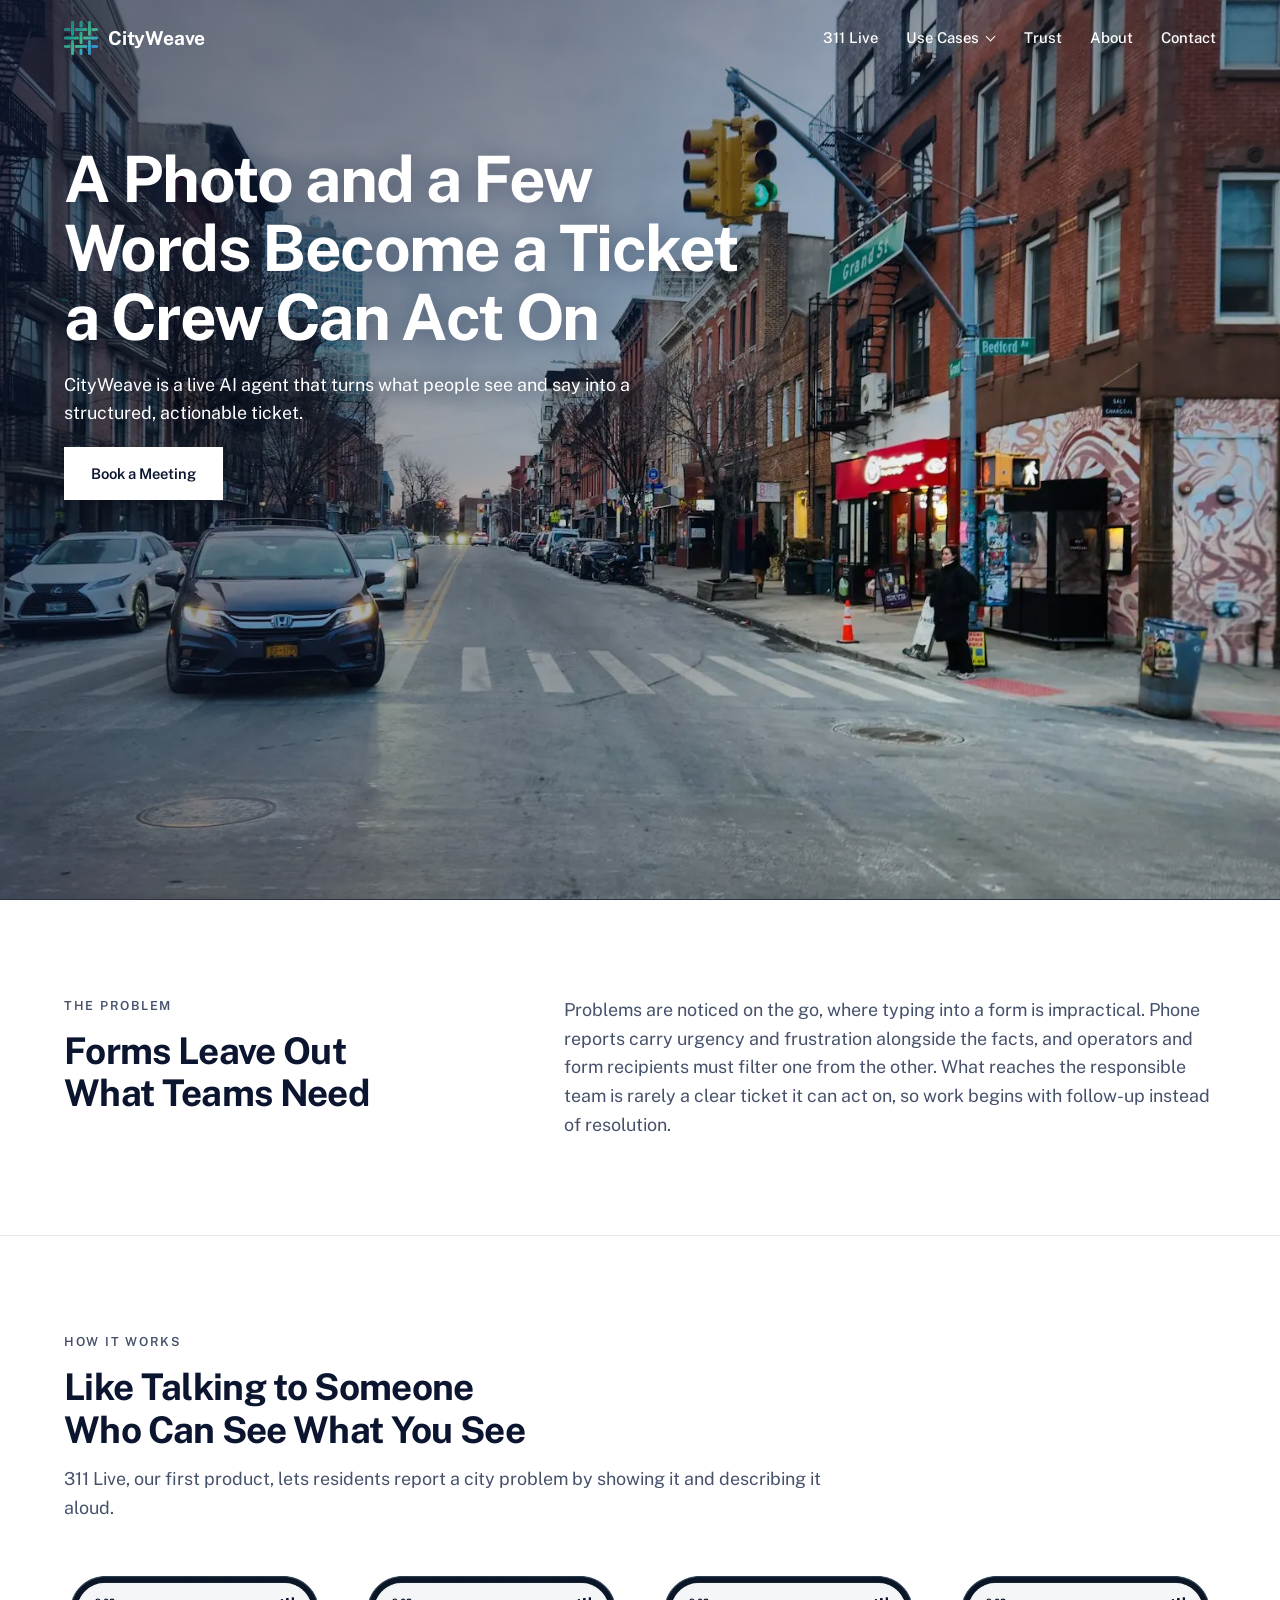
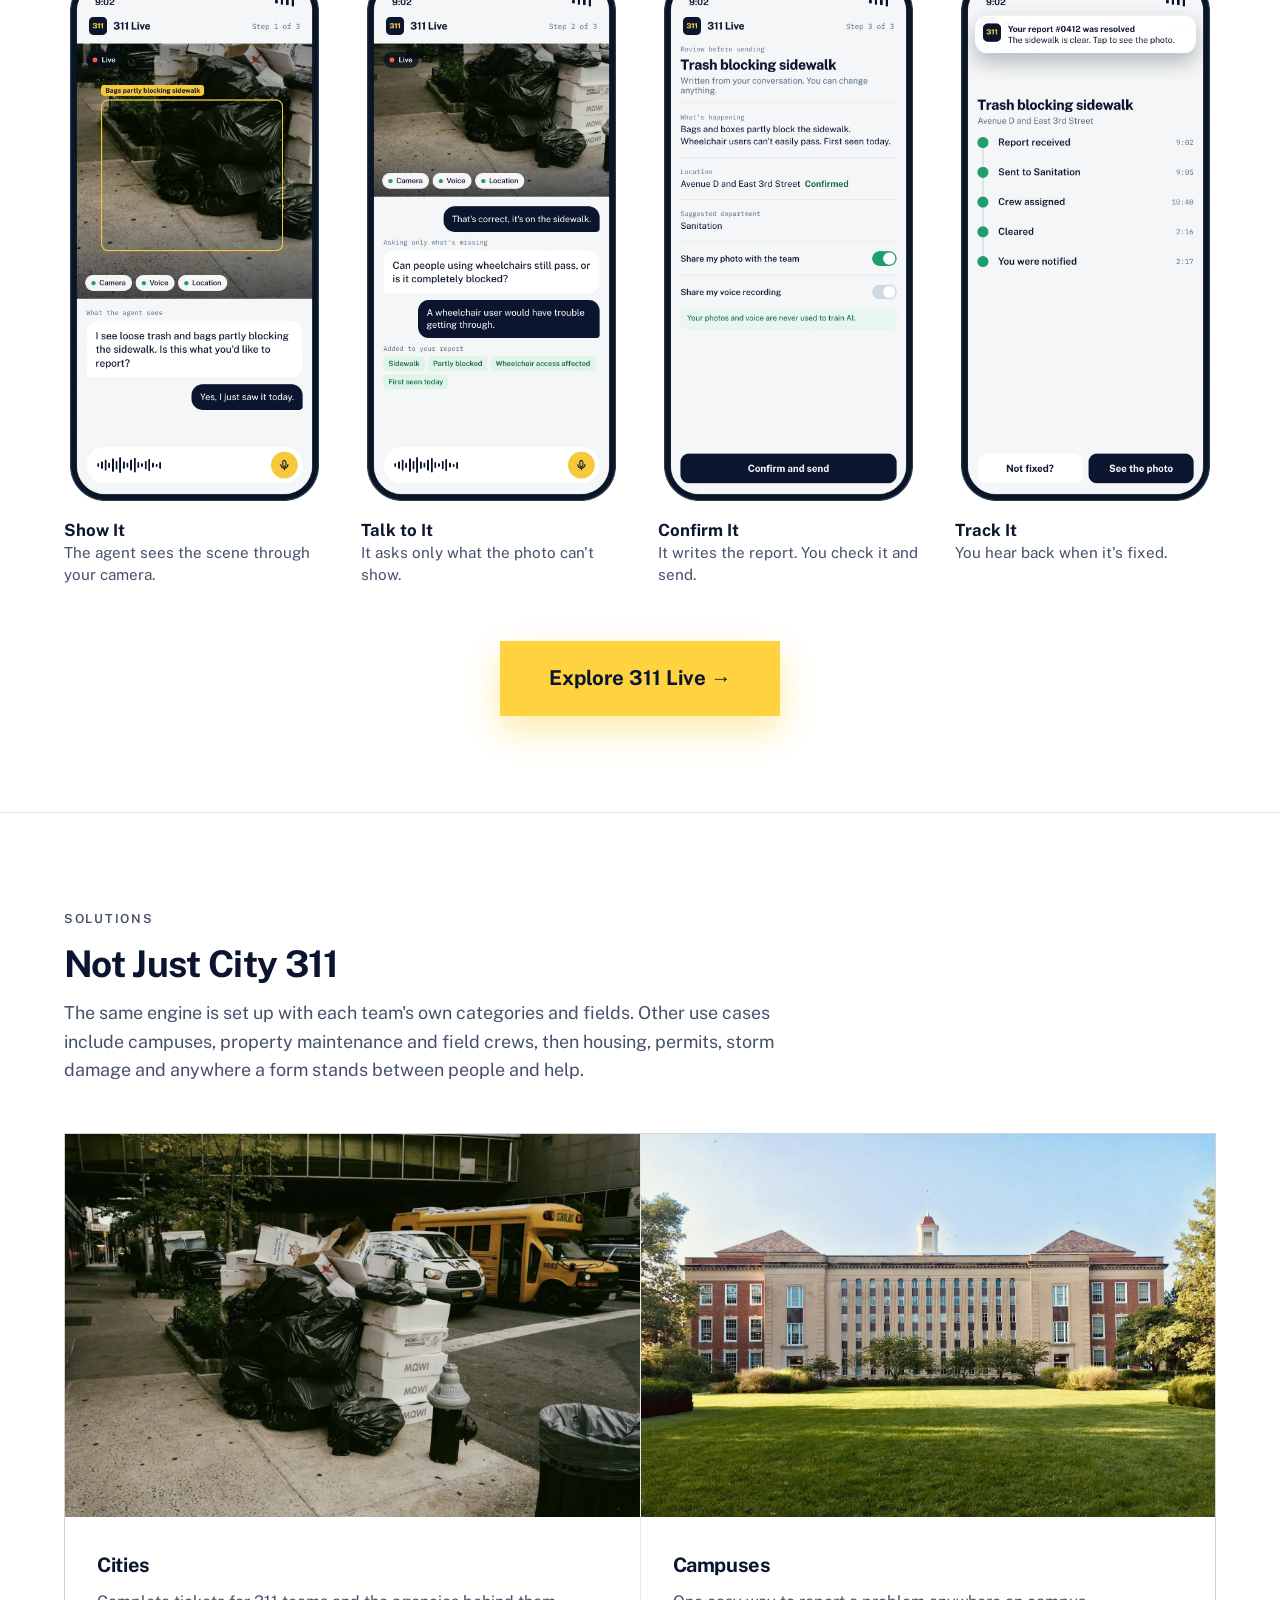
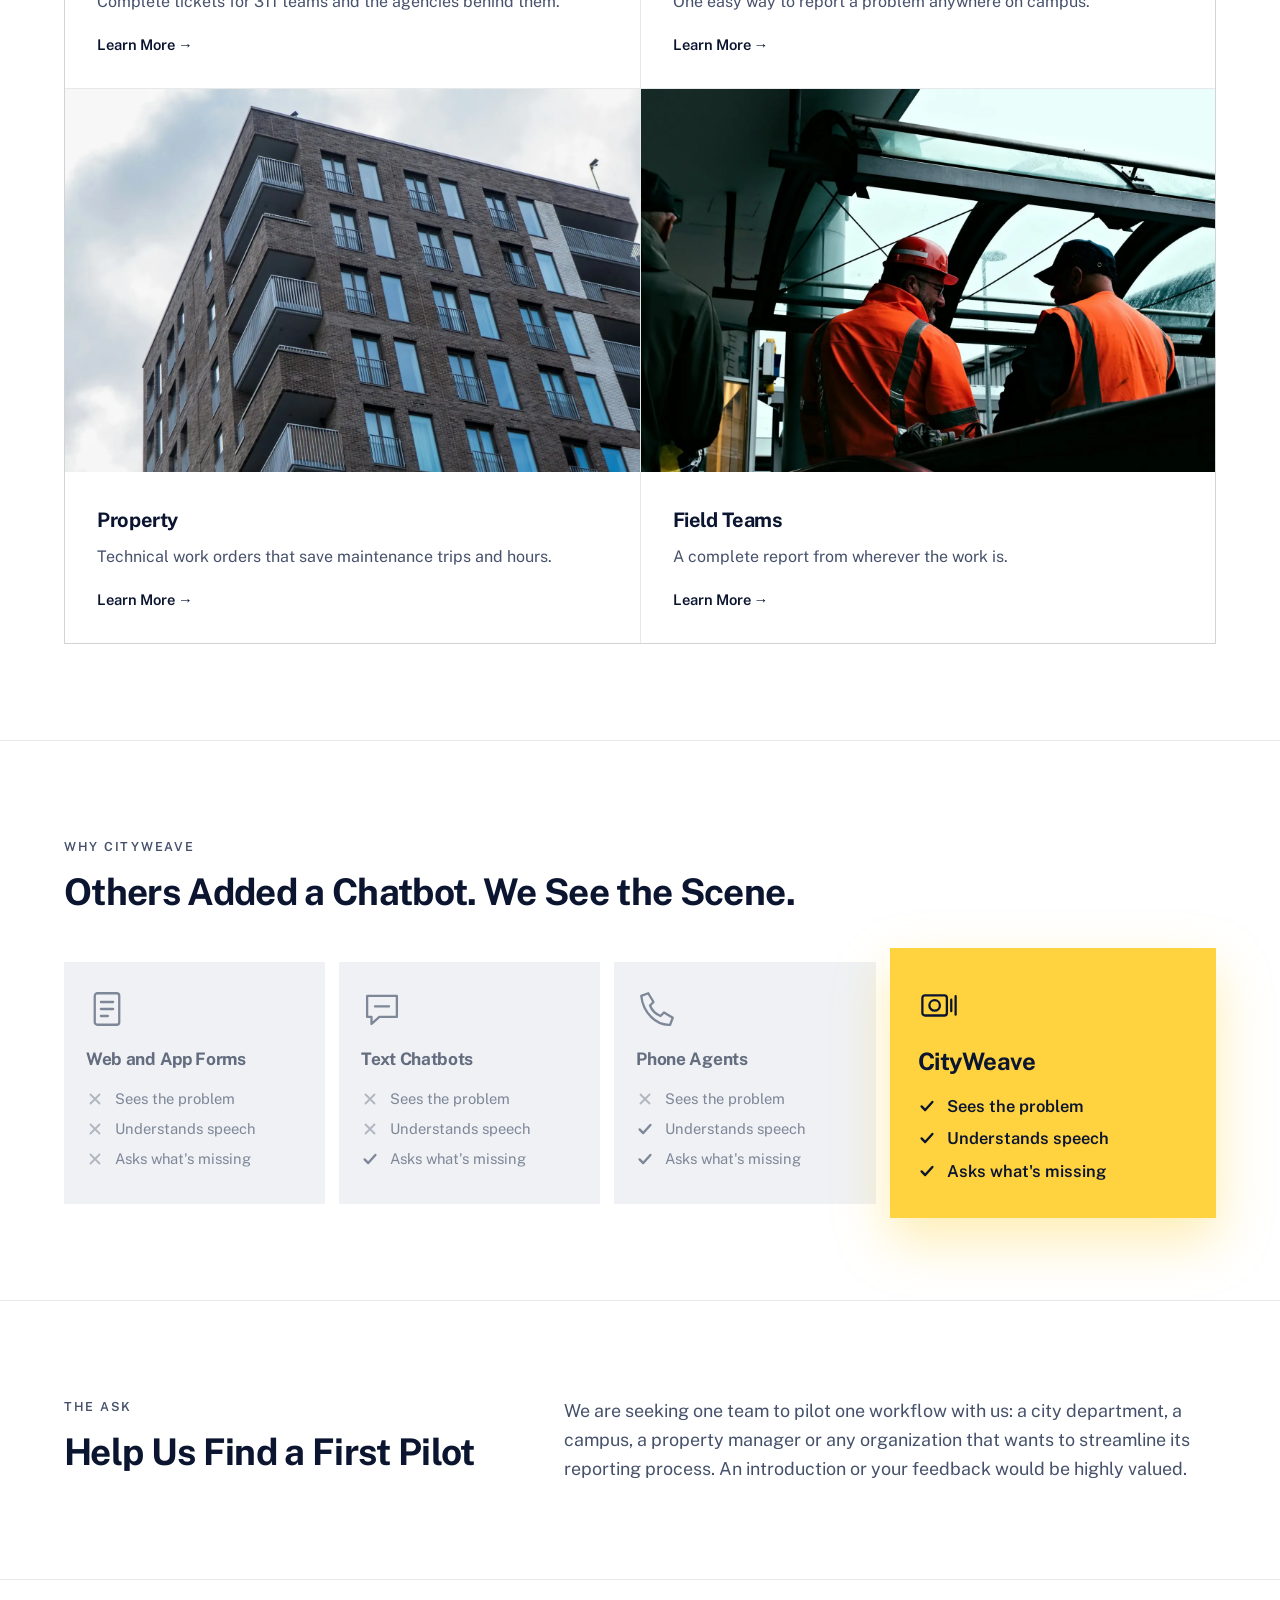
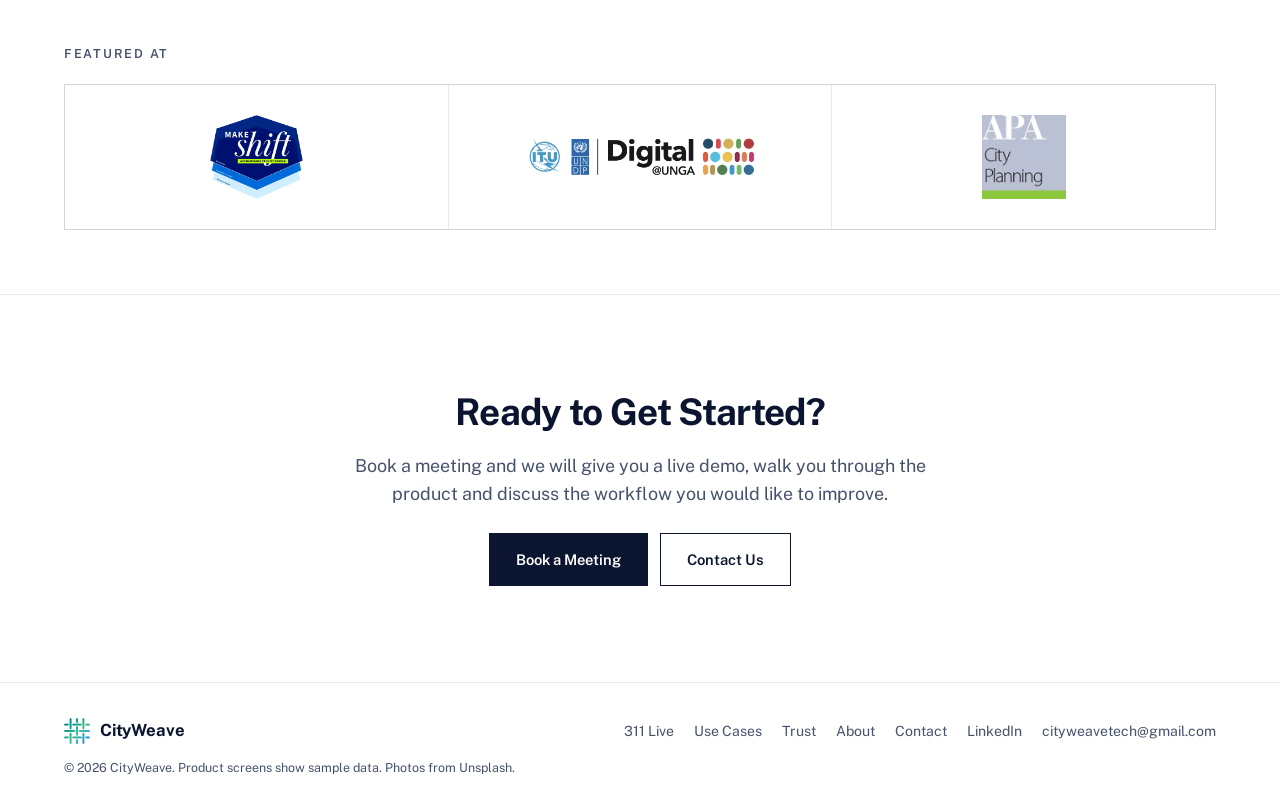
==== index.html @ bf31ac62 "Make home phone screens swipeable on mobile, update The Ask, scale heading and footer Co-Authored-By" ====
<!doctype html>
<html lang="en"><head><meta charset="utf-8"><meta name="viewport" content="width=device-width,initial-scale=1,viewport-fit=cover"><meta name="claude:viewport-fit-sides" content="cover">
<title>CityWeave</title><meta name="description" content="CityWeave is a live AI agent that turns what people see and say into complete service tickets."><meta property="og:title" content="CityWeave"><meta property="og:description" content="CityWeave is a live AI agent that turns what people see and say into complete service tickets."><meta property="og:type" content="website">
<link rel="icon" href="assets/favicon.png" type="image/png"><link rel="stylesheet" href="assets/style.css"></head>
<body><header><div class="w bar"><a class="brand" href="index.html"><img src="assets/logo-cityweave.png" width="200" height="200" alt="">CityWeave</a><nav aria-label="Main"><a href="311-live.html">311 Live</a><div class="dd"><a href="use-cases.html" aria-haspopup="true">Use Cases<i class="car"></i></a><div class="ddm"><a href="311-live.html">City</a><a href="field-teams.html">Field Team</a><a href="campuses.html">Campus</a><a href="property.html">Property</a></div></div><a href="trust.html">Trust</a><a href="about.html">About</a><a href="contact.html">Contact</a></nav>
<details class="ham"><summary aria-label="Menu"><i></i><i></i><i></i></summary><div class="hm"><a href="311-live.html">311 Live</a><a href="use-cases.html">Use Cases</a><a class="sub" href="311-live.html">City</a><a class="sub" href="field-teams.html">Field Team</a><a class="sub" href="campuses.html">Campus</a><a class="sub" href="property.html">Property</a><a href="trust.html">Trust</a><a href="about.html">About</a><a href="contact.html">Contact</a></div></details></div></header><main><section class="hero home"><img src="assets/hero-street.webp" alt="A city street and intersection"><div class="w"><h1>A Photo and a Few Words Become a Ticket a Crew Can Act On</h1><p>CityWeave is a live AI agent that turns what people see and say into a structured, actionable ticket.</p><a class="btn wh" href="https://calendly.com/cityweavetech/30min">Book a Meeting</a></div></section><section class="s"><div class="w two"><div class="a"><span class="lab">The Problem</span><h2>Forms Leave Out What Teams Need</h2></div><div class="b"><p>Problems are noticed on the go, where typing into a form is impractical. Phone reports carry urgency and frustration alongside the facts, and operators and form recipients must filter one from the other. What reaches the responsible team is rarely a clear ticket it can act on, so work begins with follow-up instead of resolution.</p></div></div></section><section class="s"><div class="w"><div class="top"><span class="lab">How It Works</span><h2>Like Talking to Someone Who Can See What You See</h2><p style="color:var(--mute);font-size:1.12rem">311 Live, our first product, lets residents report a city problem by showing it and describing it aloud.</p></div><div class="phones p4">
<figure><img src="assets/phone-see.webp" alt="The agent sees trash bags through the camera"><figcaption><b>Show It</b>The agent sees the scene through your camera.</figcaption></figure>
<figure><img src="assets/phone-ask.webp" loading="lazy" alt="The agent asks about wheelchair access"><figcaption><b>Talk to It</b>It asks only what the photo can't show.</figcaption></figure>
<figure><img src="assets/phone-report.webp" loading="lazy" alt="A report ready to review"><figcaption><b>Confirm It</b>It writes the report. You check it and send.</figcaption></figure>
<figure><img src="assets/phone-track.webp" loading="lazy" alt="A resolved report and notification"><figcaption><b>Track It</b>You hear back when it's fixed.</figcaption></figure></div><p class="swipe2">Swipe to see each step</p><div class="bigc"><a class="btn big" href="311-live.html">Explore 311 Live →</a></div></div></section><section class="s"><div class="w"><div class="top"><span class="lab">Solutions</span><h2>Not Just City 311</h2><p style="color:var(--mute);font-size:1.12rem">The same engine is set up with each team's own categories and fields. Other use cases include campuses, property maintenance and field crews, then housing, permits, storm damage and anywhere a form stands between people and help.</p></div><div class="g g2"><a class="card" href="311-live.html"><img src="assets/trash.webp" loading="lazy" alt="Trash bags and boxes piled on a sidewalk"><div><h3>Cities</h3><p>Complete tickets for 311 teams and the agencies behind them.</p><span>Learn More →</span></div></a><a class="card" href="campuses.html"><img src="assets/campus.webp" loading="lazy" alt="A university building and lawn"><div><h3>Campuses</h3><p>One easy way to report a problem anywhere on campus.</p><span>Learn More →</span></div></a><a class="card" href="property.html"><img src="assets/property.webp" loading="lazy" alt="A modern apartment building"><div><h3>Property</h3><p>Technical work orders that save maintenance trips and hours.</p><span>Learn More →</span></div></a><a class="card" href="field-teams.html"><img src="assets/crew.webp" loading="lazy" alt="Two field workers in safety vests"><div><h3>Field Teams</h3><p>A complete report from wherever the work is.</p><span>Learn More →</span></div></a></div></div></section><section class="s"><div class="w"><div class="top"><span class="lab">Why CityWeave</span><h2>Others Added a Chatbot. We See the Scene.</h2></div><div class="vs"><div class="vc"><svg class="ic" viewBox="0 0 48 48" fill="none" stroke="currentColor" stroke-width="2.6" stroke-linecap="round" stroke-linejoin="round"><rect x="10" y="6" width="28" height="36" rx="3"/><path d="M17 16h14M17 24h14M17 32h8"/></svg><h3>Web and App Forms</h3><ul><li><svg viewBox="0 0 20 20" fill="none" stroke="currentColor" stroke-width="2" stroke-linecap="round" opacity=".55"><path d="M5 5l10 10M15 5L5 15"/></svg><span>Sees the problem</span></li><li><svg viewBox="0 0 20 20" fill="none" stroke="currentColor" stroke-width="2" stroke-linecap="round" opacity=".55"><path d="M5 5l10 10M15 5L5 15"/></svg><span>Understands speech</span></li><li><svg viewBox="0 0 20 20" fill="none" stroke="currentColor" stroke-width="2" stroke-linecap="round" opacity=".55"><path d="M5 5l10 10M15 5L5 15"/></svg><span>Asks what's missing</span></li></ul></div><div class="vc"><svg class="ic" viewBox="0 0 48 48" fill="none" stroke="currentColor" stroke-width="2.6" stroke-linecap="round" stroke-linejoin="round"><path d="M7 9h34v24H21l-9 8v-8H7z"/><path d="M16 21h16"/></svg><h3>Text Chatbots</h3><ul><li><svg viewBox="0 0 20 20" fill="none" stroke="currentColor" stroke-width="2" stroke-linecap="round" opacity=".55"><path d="M5 5l10 10M15 5L5 15"/></svg><span>Sees the problem</span></li><li><svg viewBox="0 0 20 20" fill="none" stroke="currentColor" stroke-width="2" stroke-linecap="round" opacity=".55"><path d="M5 5l10 10M15 5L5 15"/></svg><span>Understands speech</span></li><li><svg viewBox="0 0 20 20" fill="none" stroke="currentColor" stroke-width="2.6" stroke-linecap="round" stroke-linejoin="round"><path d="M4 10.5l4 4 8-9"/></svg><span>Asks what's missing</span></li></ul></div><div class="vc"><svg class="ic" viewBox="0 0 48 48" fill="none" stroke="currentColor" stroke-width="2.6" stroke-linecap="round" stroke-linejoin="round"><path d="M14 6l6 10-4 4c2 5 7 10 12 12l4-4 10 6-3 8c-16 1-31-14-33-33z"/></svg><h3>Phone Agents</h3><ul><li><svg viewBox="0 0 20 20" fill="none" stroke="currentColor" stroke-width="2" stroke-linecap="round" opacity=".55"><path d="M5 5l10 10M15 5L5 15"/></svg><span>Sees the problem</span></li><li><svg viewBox="0 0 20 20" fill="none" stroke="currentColor" stroke-width="2.6" stroke-linecap="round" stroke-linejoin="round"><path d="M4 10.5l4 4 8-9"/></svg><span>Understands speech</span></li><li><svg viewBox="0 0 20 20" fill="none" stroke="currentColor" stroke-width="2.6" stroke-linecap="round" stroke-linejoin="round"><path d="M4 10.5l4 4 8-9"/></svg><span>Asks what's missing</span></li></ul></div><div class="vc me"><svg class="ic" viewBox="0 0 48 48" fill="none" stroke="currentColor" stroke-width="2.6" stroke-linecap="round" stroke-linejoin="round"><rect x="5" y="13" width="28" height="23" rx="3"/><circle cx="19" cy="24.5" r="6"/><path d="M38 18v13M43 14v21"/></svg><h3>CityWeave</h3><ul><li><svg viewBox="0 0 20 20" fill="none" stroke="currentColor" stroke-width="2.6" stroke-linecap="round" stroke-linejoin="round"><path d="M4 10.5l4 4 8-9"/></svg><span>Sees the problem</span></li><li><svg viewBox="0 0 20 20" fill="none" stroke="currentColor" stroke-width="2.6" stroke-linecap="round" stroke-linejoin="round"><path d="M4 10.5l4 4 8-9"/></svg><span>Understands speech</span></li><li><svg viewBox="0 0 20 20" fill="none" stroke="currentColor" stroke-width="2.6" stroke-linecap="round" stroke-linejoin="round"><path d="M4 10.5l4 4 8-9"/></svg><span>Asks what's missing</span></li></ul></div></div></div></section><section class="s"><div class="w two"><div class="a"><span class="lab">The Ask</span><h2>Help Us Find a First Pilot</h2></div><div class="b"><p>We are seeking one team to pilot one workflow with us: a city department, a campus, a property manager or any organization that wants to streamline its reporting process. An introduction or your feedback would be highly valued.</p></div></div></section><section class="s" style="padding-block:clamp(44px,5vw,64px)"><div class="w"><div class="top" style="margin-bottom:20px"><span class="lab">Featured At</span></div><div class="logos g"><div><img src="assets/logo-makeshift.webp" alt="MakeShift 2026, NYC Design Week"></div><div class="u"><img src="assets/logo-unga.webp" alt="Digital@UNGA 2026"></div><div><img src="assets/logo-apa.webp" alt="APA City Planning and Management Division"></div></div></div></section><section class="s ctr"><div class="w"><h2>Ready to Get Started?</h2><p>Book a meeting and we will give you a live demo, walk you through the product and discuss the workflow you would like to improve.</p><div class="btns"><a class="btn" href="https://calendly.com/cityweavetech/30min">Book a Meeting</a><a class="btn ln" href="mailto:cityweavetech@gmail.com">Contact Us</a></div></div></section></main><footer><div class="w"><a class="brand" href="index.html"><img src="assets/logo-cityweave.png" width="200" height="200" alt="">CityWeave</a><div class="fl"><a href="311-live.html">311 Live</a><a href="use-cases.html">Use Cases</a><a href="trust.html">Trust</a><a href="about.html">About</a><a href="contact.html">Contact</a><a href="https://www.linkedin.com/company/cityweave/">LinkedIn</a><a href="mailto:cityweavetech@gmail.com">cityweavetech@gmail.com</a></div>
<div class="fine">© 2026 CityWeave. Product screens show sample data. Photos from Unsplash.</div></div></footer><script>if('scrollRestoration' in history){history.scrollRestoration='manual'}if(!location.hash){window.scrollTo(0,0)}addEventListener('pageshow',function(){if(!location.hash){window.scrollTo(0,0)}});(function(){var h=document.querySelector('header');function f(){h.classList.toggle('on',window.scrollY>40)}f();addEventListener('scroll',f,{passive:true})})();(function(){var d=document.querySelector('.dd'),m=document.querySelector('.ham');if(d&&window.matchMedia('(hover:none)').matches){d.firstElementChild.addEventListener('click',function(e){if(!d.classList.contains('open')){e.preventDefault();d.classList.add('open')}})}document.addEventListener('click',function(e){if(d&&!d.contains(e.target))d.classList.remove('open');if(m&&m.open&&!m.contains(e.target))m.open=false})})();</script></body></html>
---- assets/style.css ----
/* Layout: Mori's structure. Full-bleed photo hero, 12-column text sections, hairline image grids, one tinted band, centered call to action. */
@font-face{font-family:"Public Sans";src:url(public-sans-latin-wght-normal.woff2) format("woff2");font-weight:100 900;font-display:swap}
:root{--ink:#0B1530;--mute:#46516B;--ice:#DFE7F2;--ice2:#F1F5FA;--line:#0B153019;--yellow:#FFD23F;--white:#fff;--sans:"Public Sans",Helvetica,Arial,sans-serif;--gl:max(24px,env(safe-area-inset-left,0px));--gr:max(24px,env(safe-area-inset-right,0px))}
*{box-sizing:border-box}
html{color-scheme:light}
body{margin:0;background:var(--white);color:var(--ink);font:400 17px/1.6 var(--sans);-webkit-font-smoothing:antialiased}
img{display:block;max-width:100%;height:auto}
a{color:inherit}
h1,h2,h3,p{margin:0}
h1,h2,h3{font-weight:700;letter-spacing:-.018em;text-wrap:balance}
:focus-visible{outline:3px solid var(--yellow);outline-offset:3px}
.w{max-width:1200px;margin-inline:auto;padding-left:var(--gl);padding-right:var(--gr)}
.lab{font-size:.78rem;font-weight:600;letter-spacing:.14em;text-transform:uppercase;color:var(--mute)}
.s{border-bottom:1px solid var(--line);padding-block:clamp(64px,8vw,96px)}
.s h2{font-size:clamp(1.9rem,3vw,2.3rem);line-height:1.15}
.two{display:grid;grid-template-columns:repeat(12,1fr);gap:48px}
.two>.a{grid-column:span 5;display:flex;flex-direction:column;gap:14px}
.two>.b{grid-column:span 7;display:flex;flex-direction:column;gap:18px;font-size:1.12rem;color:var(--mute)}
.top{display:flex;flex-direction:column;gap:14px;margin-bottom:clamp(36px,4vw,48px);max-width:760px}
.btn{display:inline-block;padding:14px 26px;font-size:.92rem;font-weight:600;text-decoration:none;text-align:center;border:1px solid var(--ink);background:var(--ink);color:#fff}
.btn:hover{background:#26335a}
.btn.wh{background:#fff;color:var(--ink);border-color:#fff}.btn.wh:hover{background:var(--yellow);border-color:var(--yellow)}
.btn.ln{background:transparent;color:var(--ink)}.btn.ln:hover{background:var(--ice)}
/* header */
header{position:fixed;inset:0 0 auto;z-index:50;color:#fff;transition:background .25s,color .25s;padding-top:env(safe-area-inset-top,0px)}
header.on{background:#fff;color:var(--ink);box-shadow:0 1px 0 var(--line)}
.bar{height:76px;display:flex;align-items:center;justify-content:space-between;gap:20px}
.brand{display:flex;align-items:center;gap:10px;text-decoration:none;font-weight:700;font-size:1.2rem;letter-spacing:-.01em}
.brand img{width:34px;height:34px}
nav{display:flex;align-items:center;gap:28px;font-size:.93rem;font-weight:500}
nav a{text-decoration:none}nav a:hover{text-decoration:underline;text-underline-offset:5px}
.ham{display:none;position:relative}
.ham summary{list-style:none;cursor:pointer;width:32px;height:24px;display:flex;flex-direction:column;justify-content:space-between;padding:4px 0}
.ham summary::-webkit-details-marker{display:none}
.ham summary i{display:block;height:2px;background:currentColor}
.hm{position:absolute;right:0;top:36px;width:230px;background:#fff;color:var(--ink);padding:10px 18px;box-shadow:0 16px 40px #0b153033;display:flex;flex-direction:column}
.hm a{padding:10px 0;text-decoration:none;font-weight:500;border-bottom:1px solid var(--line)}.hm a:last-child{border:0}
/* hero */
.hero{position:relative;color:#fff;border-bottom:1px solid var(--line);background:#2b3648}
.hero>img{position:absolute;inset:0;width:100%;height:100%;object-fit:cover}
.hero:after{content:"";position:absolute;inset:0;background:linear-gradient(90deg,#0b153080 0,#0b153040 45%,#0b153000 72%),linear-gradient(180deg,#0b153059 0,#0b153000 60%)}
.hero .w{position:relative;z-index:2;padding-top:clamp(130px,16vh,170px);padding-bottom:48px;display:flex;flex-direction:column;gap:20px;align-items:flex-start}
.hero h1{font-size:clamp(2.5rem,5vw,4rem);line-height:1.08;max-width:15em;letter-spacing:-.025em;text-shadow:0 1px 24px #0b153059}
.hero p{font-size:clamp(1.05rem,1.4vw,1.2rem);max-width:33em;line-height:1.55;text-shadow:0 1px 16px #0b153080}
.hero.home{min-height:max(640px,min(100vh,900px))}
.hero.in{min-height:max(460px,min(68vh,620px))}
/* hairline grids */
.g{display:grid;gap:1px;background:var(--line);border:1px solid var(--line)}
.g>*{background:#fff;min-width:0}
.g2{grid-template-columns:repeat(2,1fr)}.g3{grid-template-columns:repeat(3,1fr)}.g4{grid-template-columns:repeat(4,1fr)}.g5{grid-template-columns:repeat(5,1fr)}
.card{display:flex;flex-direction:column;text-decoration:none}
.card img{width:100%;aspect-ratio:3/2;object-fit:cover}
.card div{padding:clamp(22px,2.6vw,32px);display:flex;flex-direction:column;gap:8px}
.card h3{font-size:1.25rem}.card p{color:var(--mute);font-size:1rem}
.card span{margin-top:10px;font-size:.92rem;font-weight:600}
.card:hover span{text-decoration:underline;text-underline-offset:4px}
.c{padding:clamp(22px,2.4vw,30px);display:flex;flex-direction:column;gap:8px}
.c h3{font-size:1.08rem;line-height:1.25}.c p{color:var(--mute);font-size:.97rem;line-height:1.5}
.c img{width:44px;height:44px;margin-bottom:6px}
.wide{width:100%}
.shot{border:1px solid var(--line);width:100%}
.cap{margin-top:12px;font-size:.84rem;color:var(--mute)}
.band{background:var(--ice)}
.band .two>.b{color:var(--ink)}
.phones{display:grid;gap:clamp(16px,3vw,36px);align-items:start}
.phones.p3{grid-template-columns:repeat(3,1fr);max-width:960px;margin-inline:auto}
.phones.p4{grid-template-columns:repeat(4,1fr)}
figure{margin:0;display:flex;flex-direction:column;gap:12px;min-width:0}
figcaption{font-size:.95rem;color:var(--mute);line-height:1.4}figcaption b{display:block;color:var(--ink);font-size:1.05rem}
.logos{display:grid;grid-template-columns:repeat(3,1fr)}
.logos>div{padding:30px 24px;display:flex;align-items:center;justify-content:center;gap:16px}
.logos img{max-height:84px;width:auto}
.logos .u img{max-height:62px}
.ctr{text-align:center}.ctr .w{display:flex;flex-direction:column;align-items:center;gap:18px}
.ctr p{color:var(--mute);font-size:1.12rem;max-width:32em}
.btns{display:flex;flex-wrap:wrap;gap:12px;justify-content:center;margin-top:6px}
dl{margin:0}.tk dl div{display:grid;grid-template-columns:100px 1fr;gap:10px;padding:10px 0;border-top:1px solid var(--line);font-size:.97rem}
.tk dt{color:var(--mute)}.tk dd{margin:0;font-weight:500}
.tk h3{font-size:1.3rem;margin:4px 0 12px}
.tk .c.o{background:var(--ice2)}.tk .c.o dd{font-weight:400;color:var(--mute)}
.conv{display:grid;grid-template-columns:minmax(0,340px) minmax(0,1fr);gap:clamp(32px,6vw,80px);align-items:center}
.talk{display:flex;flex-direction:column;gap:12px;font-size:1.1rem;line-height:1.4}
.talk p{max-width:82%;padding:13px 17px;border-radius:16px}
.talk .ag{background:var(--ice);border-bottom-left-radius:3px;align-self:flex-start}
.talk .me{background:var(--ink);color:#fff;border-bottom-right-radius:3px;align-self:flex-end}
.talk small{display:block;font-size:.76rem;font-weight:600;opacity:.7;margin-bottom:2px}
.mail{font-weight:600;overflow-wrap:anywhere}
footer{padding-block:34px;font-size:.88rem;color:var(--mute);padding-bottom:max(34px,env(safe-area-inset-bottom,0px))}
footer .w{display:flex;flex-wrap:wrap;gap:14px 28px;align-items:center;justify-content:space-between}
footer .brand{color:var(--ink);font-size:1.05rem}footer .brand img{width:26px;height:26px}
.fl{display:flex;flex-wrap:wrap;gap:8px 20px}.fl a{text-decoration:none}.fl a:hover{text-decoration:underline}
.fine{flex-basis:100%;font-size:.78rem}
@media (max-width:900px){
 nav{display:none}.ham{display:block}
 .conv{grid-template-columns:1fr}.conv>img{max-width:min(300px,100%);margin-inline:auto}
 .two{grid-template-columns:1fr;gap:18px}.two>.a,.two>.b{grid-column:auto}
 .g3,.g4,.g5{grid-template-columns:repeat(2,1fr)}
 .phones.p4{grid-template-columns:repeat(2,1fr)}
}
@media (max-width:620px){
 body{font-size:16px}
 .g2,.g3,.g4,.g5{grid-template-columns:1fr}
 .phones.p3{grid-template-columns:1fr;max-width:300px;margin-inline:auto}
 .phones.p4{display:flex;gap:16px;overflow-x:auto;scroll-snap-type:x mandatory;-webkit-overflow-scrolling:touch;scrollbar-width:none;margin-inline:calc(-1*var(--gl)) calc(-1*var(--gr));padding-inline:var(--gl) var(--gr);scroll-padding-inline:var(--gl)}
 .phones.p4::-webkit-scrollbar{display:none}
 .phones.p4>figure{flex:0 0 min(76vw,300px);scroll-snap-align:start}
 .phones.p4:after{content:"";flex:0 0 1px}
 .swipe2{display:block}
 .logos{grid-template-columns:1fr}
 .hero.home{min-height:max(600px,min(100vh,900px))}
 .hero:after{background:linear-gradient(180deg,#0b153099 0,#0b153073 50%,#0b153000 72%)}
 .btns,.btns .btn{width:100%}
}
@media (prefers-reduced-motion:reduce){header{transition:none}}

/* kraft tickets, after the pitch deck */
.tix{display:grid;grid-template-columns:1fr 1fr;gap:clamp(24px,4vw,48px);max-width:1040px;margin-inline:auto;padding-block:18px}
.tkt{position:relative;background:#E4E1D8;color:#4B4A42;border-radius:10px;padding:26px 30px 28px;transform:rotate(-1.6deg);box-shadow:0 18px 40px #0b153022;min-width:0}
.tkt.ok{background:#fff;color:var(--ink);transform:rotate(1.2deg);border-top:7px solid var(--ink);box-shadow:0 24px 70px 10px #ffd23f73,0 18px 40px #0b153022}
.tkt small{display:flex;justify-content:space-between;gap:12px;font-size:.78rem;letter-spacing:.03em;text-transform:uppercase}
.tkt h3{font-size:clamp(1.2rem,1.9vw,1.5rem);margin-top:4px;color:inherit}
.perf{position:relative;border-top:2px dashed #0b153033;margin:16px -30px 14px}
.perf:before,.perf:after{content:"";position:absolute;top:-14px;width:26px;height:26px;border-radius:50%;background:var(--ice)}
.perf:before{left:-13px}.perf:after{right:-13px}
.tkt dl div{display:grid;grid-template-columns:96px 1fr;gap:10px;padding:6px 0;font-size:.98rem}
.tkt dt{font-size:.82rem;letter-spacing:.03em;text-transform:uppercase;opacity:.75;padding-top:2px}
.tkt dd{margin:0}.tkt dd b{font-weight:700}
.tkt i.nil{display:inline-block;width:18px;height:1px;background:currentColor;vertical-align:middle}
.stamp{position:absolute;font-weight:800;letter-spacing:.04em;text-transform:uppercase;border-radius:6px}
.stamp.no{right:24px;top:47%;color:#CF4F3E;border:3px solid #CF4F3E;padding:7px 16px;font-size:1.15rem;transform:rotate(-9deg)}
.stamp.go{right:-10px;top:-24px;background:#fff;color:var(--ink);border:2.5px solid var(--ink);padding:5px 14px;font-size:.84rem;transform:rotate(5deg)}
.stat strong{font-size:clamp(2.2rem,3.4vw,2.9rem);font-weight:700;letter-spacing:-.025em;line-height:1.05}
.stat small{font-size:.8rem;color:var(--mute);line-height:1.4;margin-top:6px}
.ex{display:grid;grid-template-columns:1fr 1fr;gap:clamp(20px,3vw,32px);align-items:stretch}
.exc{padding:clamp(24px,3vw,36px);display:flex;flex-direction:column;gap:6px;background:#EFF1F4;color:#646D7F}
.exc.me{background:var(--yellow);color:var(--ink);box-shadow:0 22px 50px #ffd23f66}
.exc small{font-size:.78rem;font-weight:600;letter-spacing:.1em;text-transform:uppercase}
.exc h3{font-size:clamp(1.4rem,2.2vw,1.8rem);color:inherit;margin-bottom:10px}
.exc ol{list-style:none;margin:0;padding:0;display:flex;flex-direction:column}
.exc li{display:grid;grid-template-columns:30px 1fr;padding:12px 0;border-top:1px solid #0b15301f;font-size:1.04rem;line-height:1.35}
.exc.me li{font-weight:600}.exc li b{font-weight:700}
.qs{display:grid;grid-template-columns:1fr 1fr;background:var(--ice);border-bottom:1px solid var(--line)}
.qs>div{padding:clamp(48px,7vw,88px) clamp(24px,5vw,72px);display:flex;flex-direction:column;gap:16px;justify-content:center}
.qs>img{width:100%;height:100%;min-height:340px;object-fit:cover}
.qs h2{font-size:clamp(2.1rem,3.6vw,3rem);line-height:1.08;font-weight:700;letter-spacing:-.02em}
.qs em{font-style:normal;background:linear-gradient(transparent 62%,var(--yellow) 62%)}
.chips{display:flex;flex-wrap:wrap;gap:10px}.chips span{border:1px solid var(--ink);padding:7px 14px;font-size:.93rem;font-weight:600;background:#fff}
.tx{display:flex;flex-direction:column;gap:18px;font-size:1.12rem;color:var(--mute)}
.tx h2{color:var(--ink);font-size:clamp(1.9rem,3vw,2.3rem);line-height:1.15}
.conv.rev{grid-template-columns:minmax(0,1fr) minmax(0,340px)}
.fl2{margin:0;padding:0;list-style:none;display:flex;flex-direction:column;color:var(--ink);font-size:1.02rem}
.fl2 li{display:flex;justify-content:space-between;gap:16px;padding:12px 0;border-top:1px solid var(--line)}.fl2 li span{color:var(--mute)}
.qq small{font-size:.78rem;font-weight:700;letter-spacing:.1em;text-transform:uppercase;color:var(--mute)}
.qq p{color:var(--ink);font-size:1.12rem;line-height:1.35;font-weight:500}
.rt{display:grid;grid-template-columns:1fr auto;border-top:1px solid #0b153033;font-size:1.04rem}
.rt>*{padding:13px 0;border-bottom:1px solid #0b153033}.rt b{font-weight:700;text-align:right;padding-left:16px}
.flow{list-style:none;margin:0 0 28px;padding:0;display:grid;grid-template-columns:repeat(6,1fr);gap:8px}
.flow li{background:var(--ice);padding:14px 12px;font-weight:600;font-size:.95rem;text-align:center;position:relative}
.more{display:inline-block;margin-top:22px;font-weight:600;text-underline-offset:4px}
@media (max-width:900px){.ex,.qs{grid-template-columns:1fr}.conv.rev{grid-template-columns:1fr}.conv.rev>img{order:-1}.flow{grid-template-columns:repeat(3,1fr)}}
@media (max-width:620px){.flow{grid-template-columns:repeat(2,1fr)}}
.dd{position:relative;padding-block:14px}
.car{display:inline-block;width:7px;height:7px;margin:0 2px 3px 8px;border-right:1.6px solid currentColor;border-bottom:1.6px solid currentColor;transform:rotate(45deg)}
.ddm{display:none;position:absolute;left:-18px;top:100%;min-width:190px;background:#fff;color:var(--ink);box-shadow:0 16px 40px #0b153033;flex-direction:column;padding:8px 0}
.dd.open .ddm{display:flex}
@media (hover:hover){.dd:hover .ddm,.dd:focus-within .ddm{display:flex}}
.ddm a{padding:9px 18px;white-space:nowrap}.ddm a:hover{background:var(--ice);text-decoration:none}
.hm a.sub{padding-left:16px;font-weight:400;color:var(--mute)}
.hero .uph{position:absolute;left:auto;top:auto;right:max(4vw,calc((100vw - 1200px)/2 + 40px));bottom:-150px;width:300px;height:auto;z-index:2;filter:drop-shadow(0 24px 40px #0b153080)}
.hero.in{overflow:hidden}
.qs.in{margin-top:clamp(20px,3vw,32px);border:0}
.qs.in>div{padding:clamp(32px,4vw,56px)}
.qs.in>img{min-height:280px}
@media (max-width:1180px){.hero .uph{display:none}}
.shotw{overflow-x:auto;-webkit-overflow-scrolling:touch}
.swipe{display:none}.swipe2{display:none;margin-top:14px;font-size:.84rem;color:var(--mute)}
@media (max-width:760px){.swipe{display:inline}}
@media (min-width:621px) and (max-width:900px){.g3>:last-child:nth-child(odd),.g5>:last-child:nth-child(odd){grid-column:1/-1}}
@media (max-width:760px){.shotw .shot{width:820px;max-width:none}}
.bigc{display:flex;justify-content:center;margin-top:clamp(36px,5vw,56px)}
.btn.big{background:var(--yellow);border-color:var(--yellow);color:var(--ink);font-size:clamp(1.1rem,1.6vw,1.3rem);font-weight:700;padding:20px 48px;box-shadow:0 14px 34px #ffd23f73}
.btn.big:hover{background:#ffc400;border-color:#ffc400}
@media (max-width:620px){.btn.big{width:100%}}
/* comparison */
.vs{display:grid;grid-template-columns:repeat(3,1fr) 1.25fr;gap:14px;align-items:stretch}
.vc{background:#EFF1F4;color:#7E8798;padding:26px 22px;display:flex;flex-direction:column;gap:16px;min-width:0}
.vc svg.ic{width:42px;height:42px}
.vc h3{font-size:1.08rem;color:#646D7F}
.vc ul{list-style:none;margin:0;padding:0;display:flex;flex-direction:column;gap:11px;font-size:.92rem}
.vc li{display:grid;grid-template-columns:20px 1fr;gap:9px;line-height:1.3}
.vc li svg{width:18px;height:18px;margin-top:1px}
.vc.me{background:var(--yellow);color:var(--ink);padding:36px 28px;margin-block:-14px;box-shadow:0 22px 50px #ffd23f66}
.vc.me h3{color:var(--ink);font-size:1.5rem}
.vc.me ul{font-size:1.03rem;font-weight:600}
.pic{width:100%;height:clamp(240px,34vw,460px);object-fit:cover}
@media (max-width:900px){.vs{grid-template-columns:repeat(3,1fr)}.vc.me{grid-column:1/-1;grid-row:1;margin:0 0 4px}}
@media (max-width:760px){.tix{grid-template-columns:1fr;gap:48px}.tkt,.tkt.ok{transform:none}.stamp.go{right:10px}}
@media (max-width:620px){.vs{grid-template-columns:1fr}.stamp.no{top:43%;bottom:auto;right:16px;font-size:1rem}}
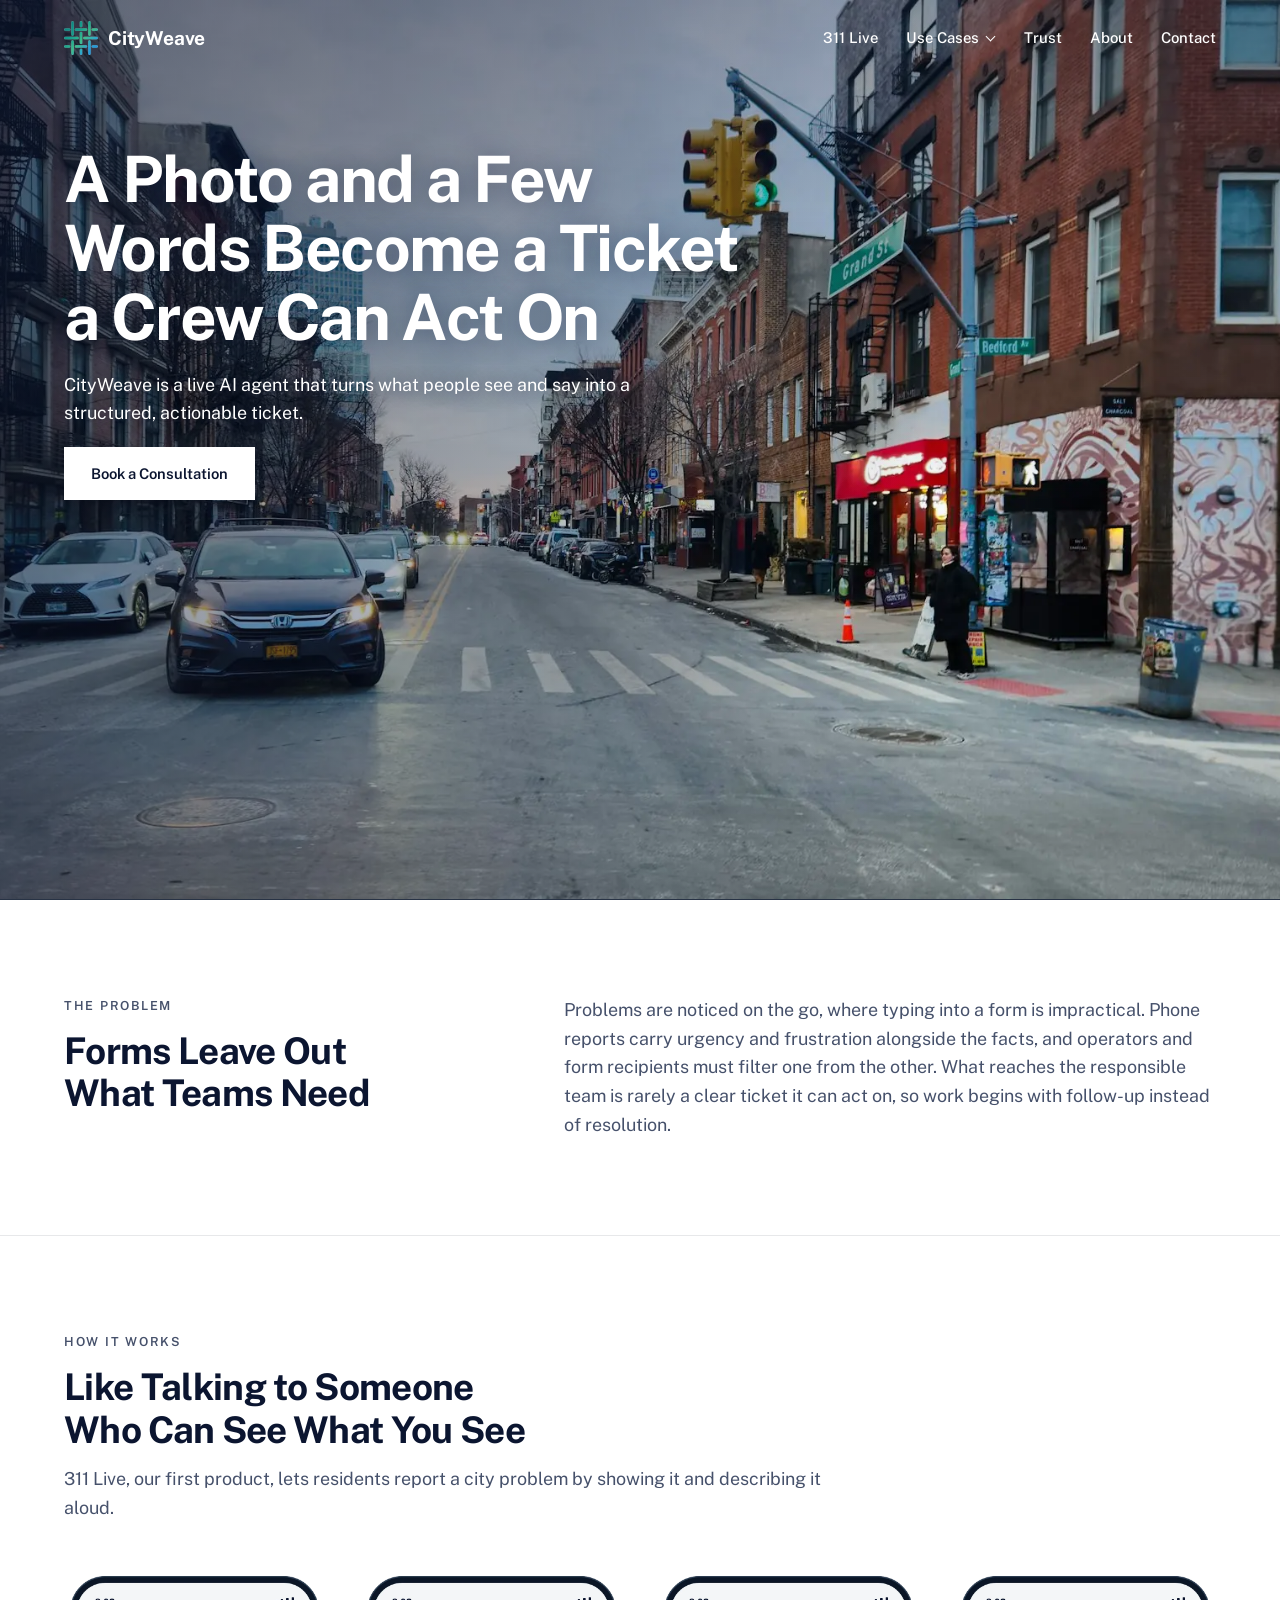
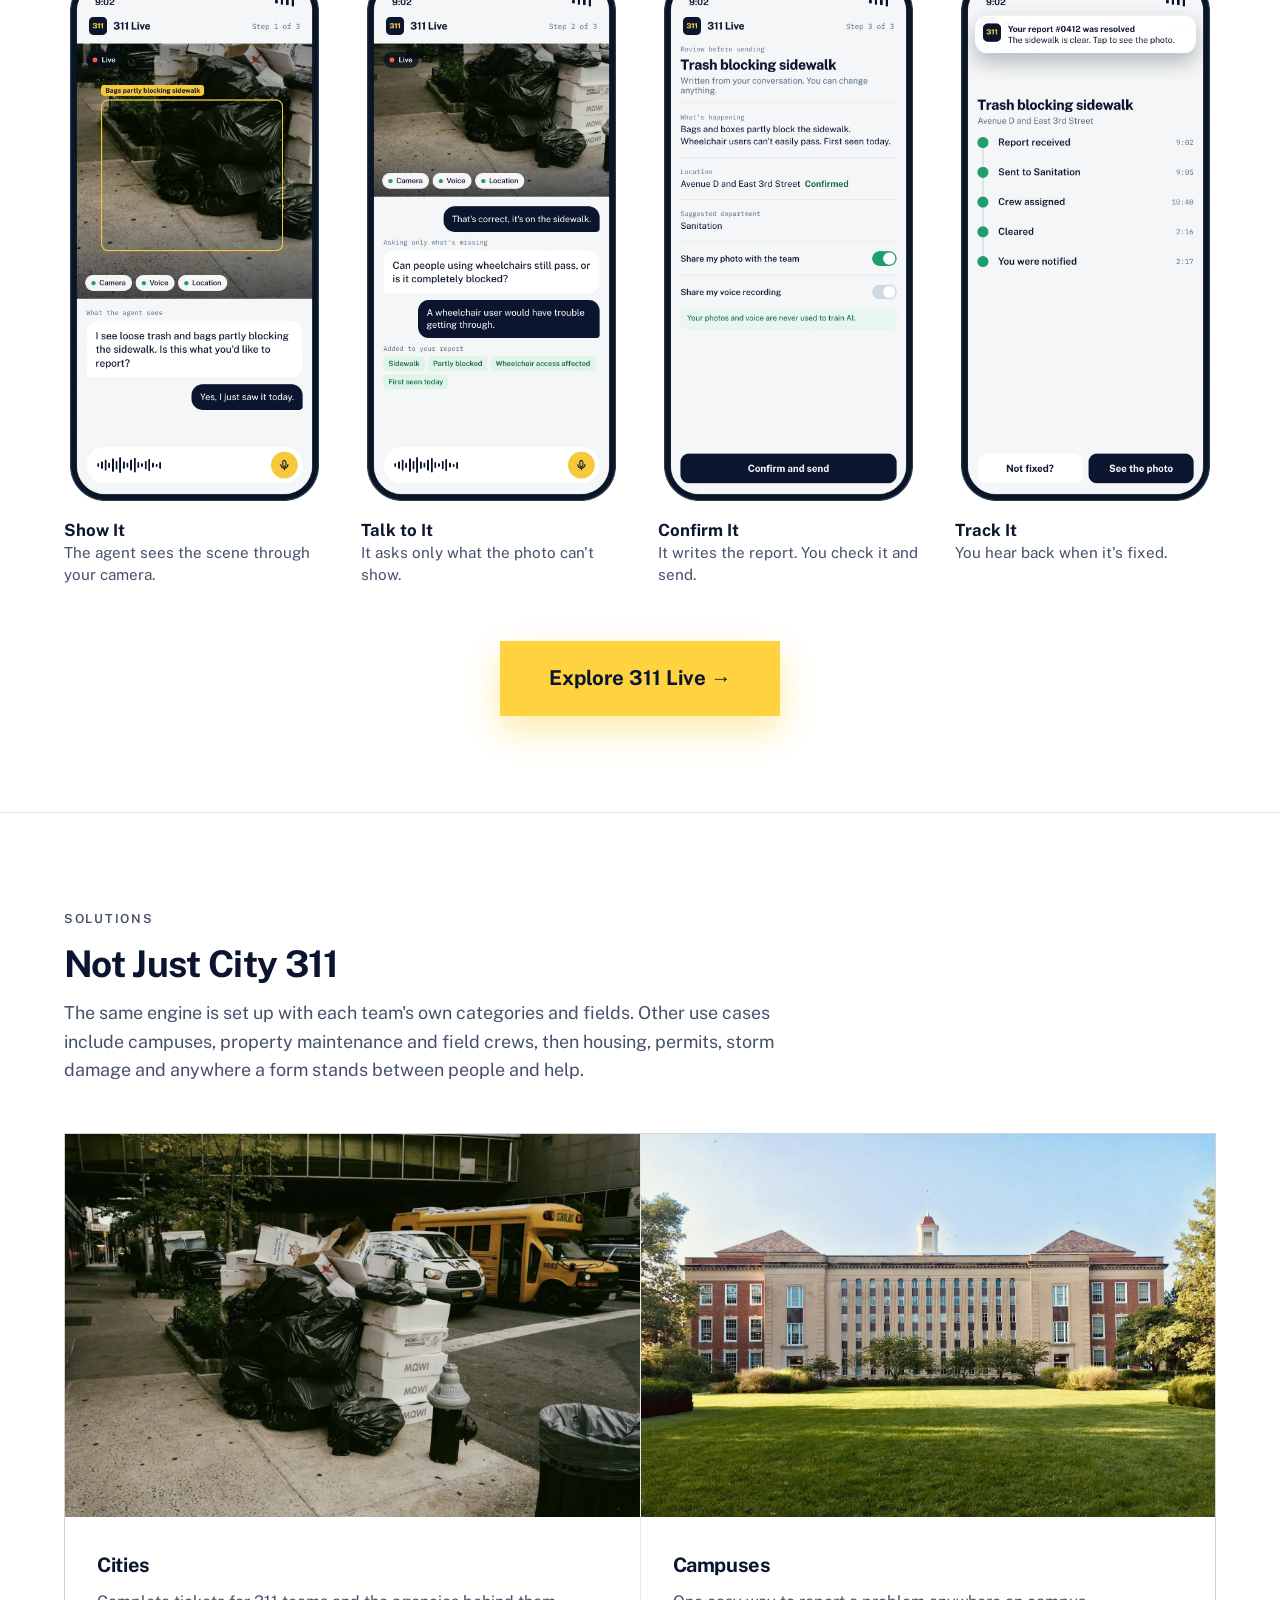
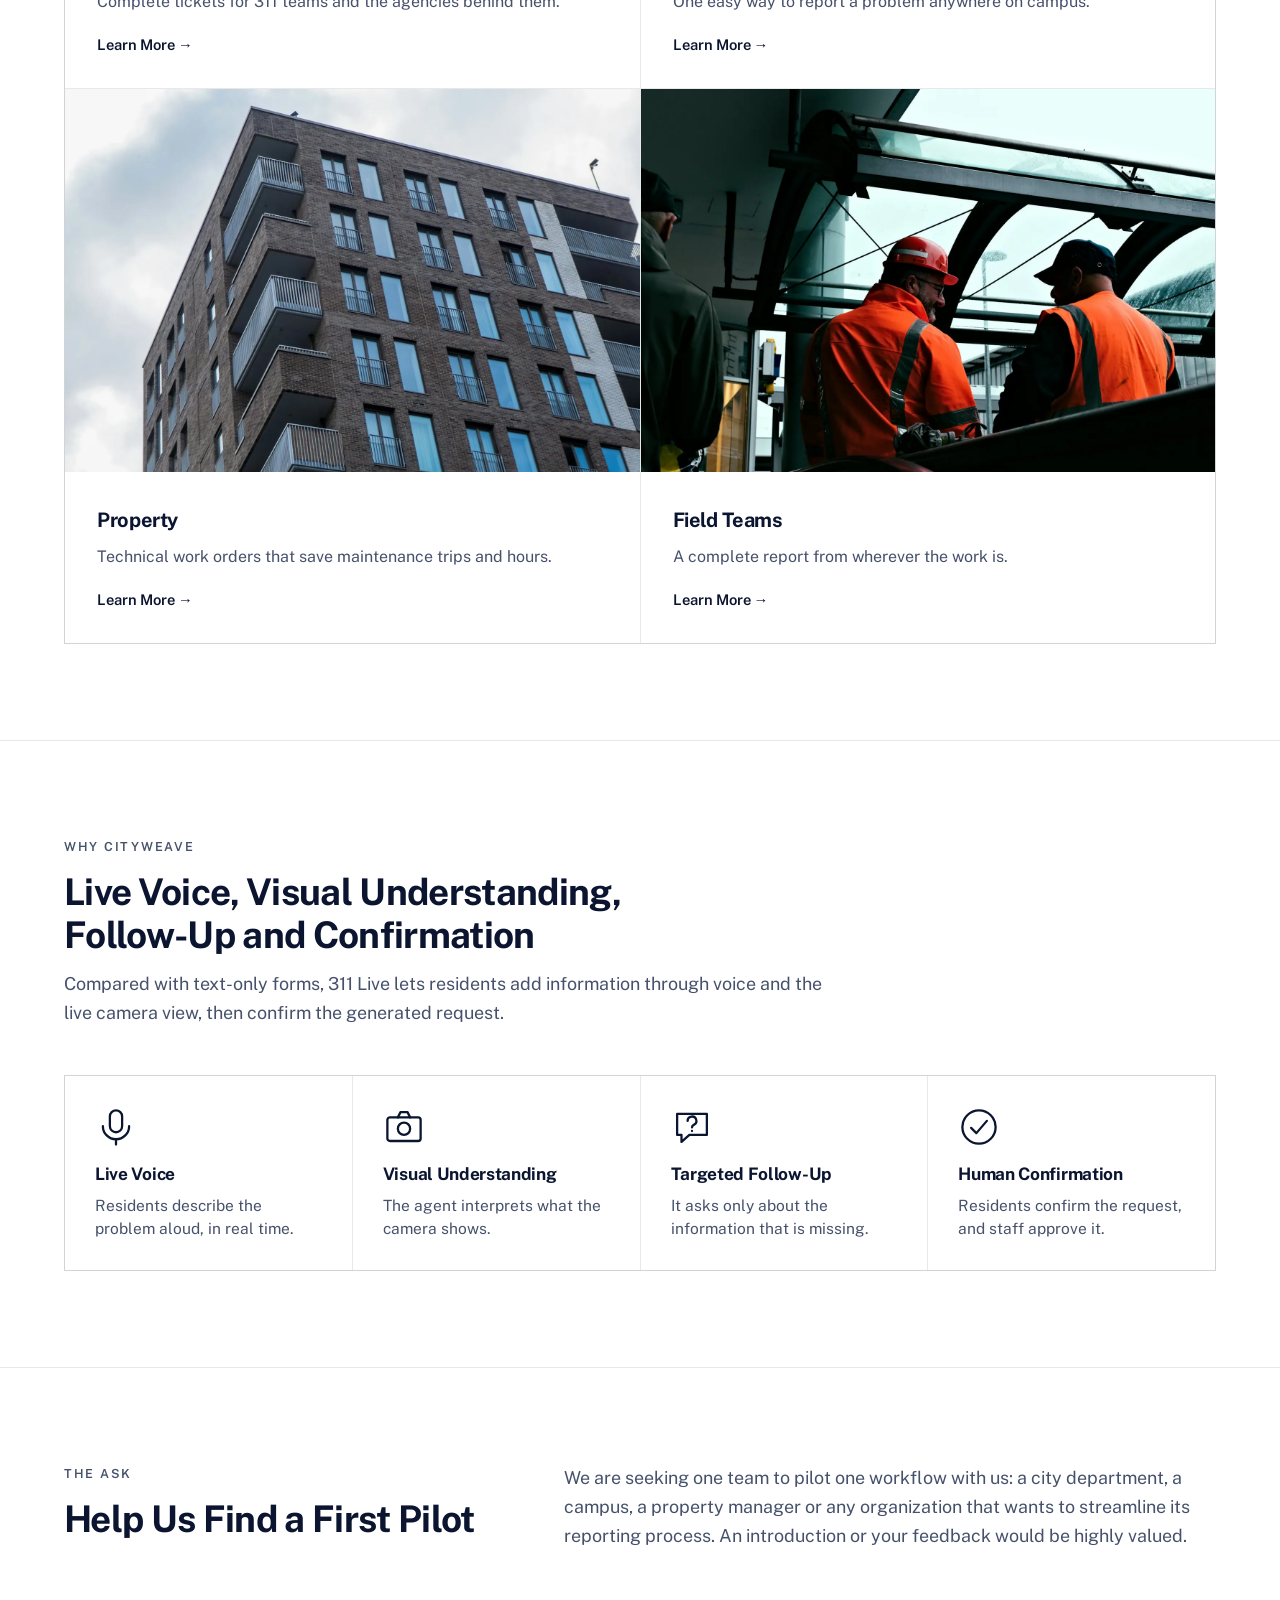
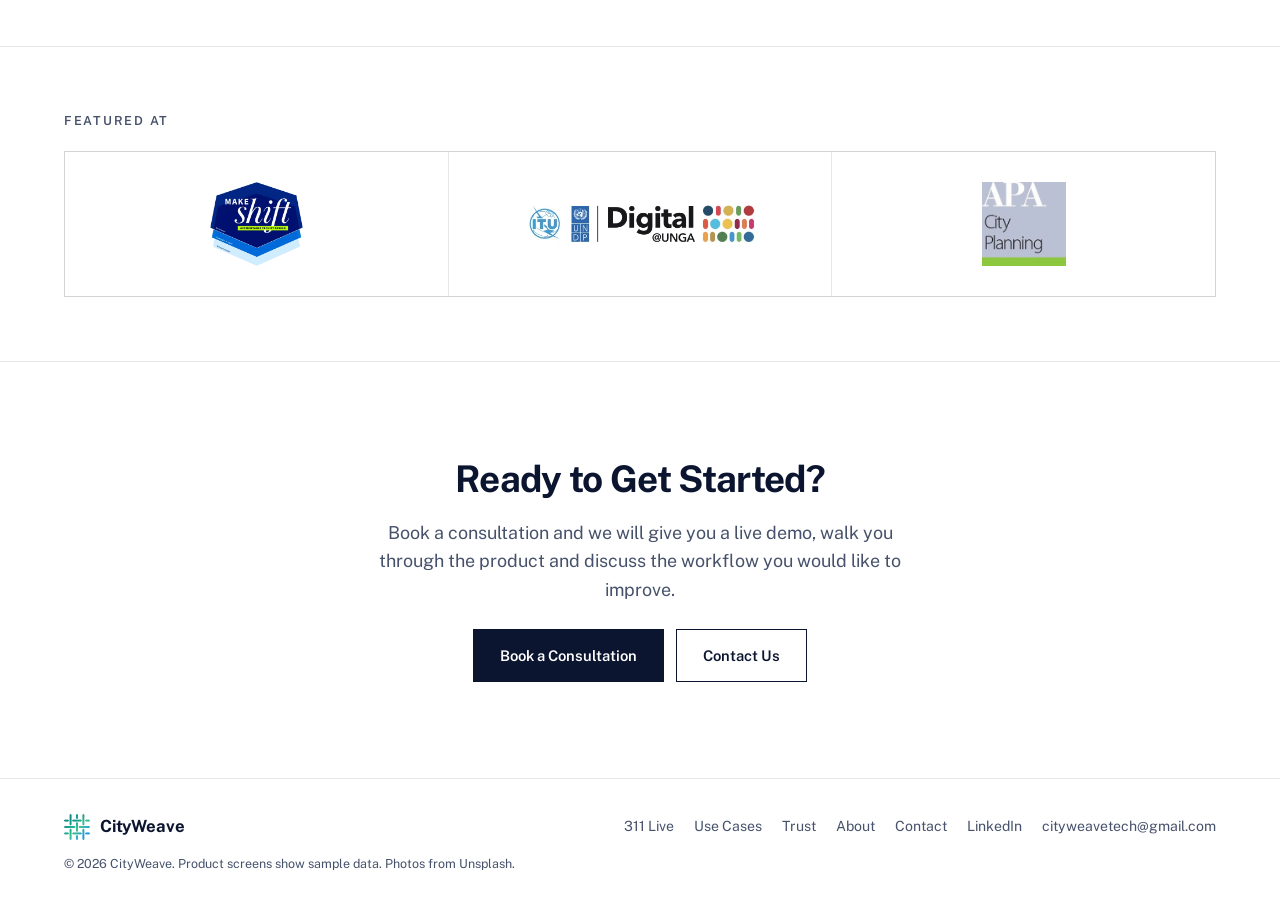
==== commit 29808319: "Use specific comparison copy, Book a Consultation, agency category mapping and team experience Co-Au" ====
--- a/index.html
+++ b/index.html
@@ -3,9 +3,9 @@
 <title>CityWeave</title><meta name="description" content="CityWeave is a live AI agent that turns what people see and say into complete service tickets."><meta property="og:title" content="CityWeave"><meta property="og:description" content="CityWeave is a live AI agent that turns what people see and say into complete service tickets."><meta property="og:type" content="website">
 <link rel="icon" href="assets/favicon.png" type="image/png"><link rel="stylesheet" href="assets/style.css"></head>
 <body><header><div class="w bar"><a class="brand" href="index.html"><img src="assets/logo-cityweave.png" width="200" height="200" alt="">CityWeave</a><nav aria-label="Main"><a href="311-live.html">311 Live</a><div class="dd"><a href="use-cases.html" aria-haspopup="true">Use Cases<i class="car"></i></a><div class="ddm"><a href="311-live.html">City</a><a href="field-teams.html">Field Team</a><a href="campuses.html">Campus</a><a href="property.html">Property</a></div></div><a href="trust.html">Trust</a><a href="about.html">About</a><a href="contact.html">Contact</a></nav>
-<details class="ham"><summary aria-label="Menu"><i></i><i></i><i></i></summary><div class="hm"><a href="311-live.html">311 Live</a><a href="use-cases.html">Use Cases</a><a class="sub" href="311-live.html">City</a><a class="sub" href="field-teams.html">Field Team</a><a class="sub" href="campuses.html">Campus</a><a class="sub" href="property.html">Property</a><a href="trust.html">Trust</a><a href="about.html">About</a><a href="contact.html">Contact</a></div></details></div></header><main><section class="hero home"><img src="assets/hero-street.webp" alt="A city street and intersection"><div class="w"><h1>A Photo and a Few Words Become a Ticket a Crew Can Act On</h1><p>CityWeave is a live AI agent that turns what people see and say into a structured, actionable ticket.</p><a class="btn wh" href="https://calendly.com/cityweavetech/30min">Book a Meeting</a></div></section><section class="s"><div class="w two"><div class="a"><span class="lab">The Problem</span><h2>Forms Leave Out What Teams Need</h2></div><div class="b"><p>Problems are noticed on the go, where typing into a form is impractical. Phone reports carry urgency and frustration alongside the facts, and operators and form recipients must filter one from the other. What reaches the responsible team is rarely a clear ticket it can act on, so work begins with follow-up instead of resolution.</p></div></div></section><section class="s"><div class="w"><div class="top"><span class="lab">How It Works</span><h2>Like Talking to Someone Who Can See What You See</h2><p style="color:var(--mute);font-size:1.12rem">311 Live, our first product, lets residents report a city problem by showing it and describing it aloud.</p></div><div class="phones p4">
+<details class="ham"><summary aria-label="Menu"><i></i><i></i><i></i></summary><div class="hm"><a href="311-live.html">311 Live</a><a href="use-cases.html">Use Cases</a><a class="sub" href="311-live.html">City</a><a class="sub" href="field-teams.html">Field Team</a><a class="sub" href="campuses.html">Campus</a><a class="sub" href="property.html">Property</a><a href="trust.html">Trust</a><a href="about.html">About</a><a href="contact.html">Contact</a></div></details></div></header><main><section class="hero home"><img src="assets/hero-street.webp" alt="A city street and intersection"><div class="w"><h1>A Photo and a Few Words Become a Ticket a Crew Can Act On</h1><p>CityWeave is a live AI agent that turns what people see and say into a structured, actionable ticket.</p><a class="btn wh" href="https://calendly.com/cityweavetech/30min">Book a Consultation</a></div></section><section class="s"><div class="w two"><div class="a"><span class="lab">The Problem</span><h2>Forms Leave Out What Teams Need</h2></div><div class="b"><p>Problems are noticed on the go, where typing into a form is impractical. Phone reports carry urgency and frustration alongside the facts, and operators and form recipients must filter one from the other. What reaches the responsible team is rarely a clear ticket it can act on, so work begins with follow-up instead of resolution.</p></div></div></section><section class="s"><div class="w"><div class="top"><span class="lab">How It Works</span><h2>Like Talking to Someone Who Can See What You See</h2><p style="color:var(--mute);font-size:1.12rem">311 Live, our first product, lets residents report a city problem by showing it and describing it aloud.</p></div><div class="phones p4">
 <figure><img src="assets/phone-see.webp" alt="The agent sees trash bags through the camera"><figcaption><b>Show It</b>The agent sees the scene through your camera.</figcaption></figure>
 <figure><img src="assets/phone-ask.webp" loading="lazy" alt="The agent asks about wheelchair access"><figcaption><b>Talk to It</b>It asks only what the photo can't show.</figcaption></figure>
 <figure><img src="assets/phone-report.webp" loading="lazy" alt="A report ready to review"><figcaption><b>Confirm It</b>It writes the report. You check it and send.</figcaption></figure>
-<figure><img src="assets/phone-track.webp" loading="lazy" alt="A resolved report and notification"><figcaption><b>Track It</b>You hear back when it's fixed.</figcaption></figure></div><p class="swipe2">Swipe to see each step</p><div class="bigc"><a class="btn big" href="311-live.html">Explore 311 Live →</a></div></div></section><section class="s"><div class="w"><div class="top"><span class="lab">Solutions</span><h2>Not Just City 311</h2><p style="color:var(--mute);font-size:1.12rem">The same engine is set up with each team's own categories and fields. Other use cases include campuses, property maintenance and field crews, then housing, permits, storm damage and anywhere a form stands between people and help.</p></div><div class="g g2"><a class="card" href="311-live.html"><img src="assets/trash.webp" loading="lazy" alt="Trash bags and boxes piled on a sidewalk"><div><h3>Cities</h3><p>Complete tickets for 311 teams and the agencies behind them.</p><span>Learn More →</span></div></a><a class="card" href="campuses.html"><img src="assets/campus.webp" loading="lazy" alt="A university building and lawn"><div><h3>Campuses</h3><p>One easy way to report a problem anywhere on campus.</p><span>Learn More →</span></div></a><a class="card" href="property.html"><img src="assets/property.webp" loading="lazy" alt="A modern apartment building"><div><h3>Property</h3><p>Technical work orders that save maintenance trips and hours.</p><span>Learn More →</span></div></a><a class="card" href="field-teams.html"><img src="assets/crew.webp" loading="lazy" alt="Two field workers in safety vests"><div><h3>Field Teams</h3><p>A complete report from wherever the work is.</p><span>Learn More →</span></div></a></div></div></section><section class="s"><div class="w"><div class="top"><span class="lab">Why CityWeave</span><h2>Others Added a Chatbot. We See the Scene.</h2></div><div class="vs"><div class="vc"><svg class="ic" viewBox="0 0 48 48" fill="none" stroke="currentColor" stroke-width="2.6" stroke-linecap="round" stroke-linejoin="round"><rect x="10" y="6" width="28" height="36" rx="3"/><path d="M17 16h14M17 24h14M17 32h8"/></svg><h3>Web and App Forms</h3><ul><li><svg viewBox="0 0 20 20" fill="none" stroke="currentColor" stroke-width="2" stroke-linecap="round" opacity=".55"><path d="M5 5l10 10M15 5L5 15"/></svg><span>Sees the problem</span></li><li><svg viewBox="0 0 20 20" fill="none" stroke="currentColor" stroke-width="2" stroke-linecap="round" opacity=".55"><path d="M5 5l10 10M15 5L5 15"/></svg><span>Understands speech</span></li><li><svg viewBox="0 0 20 20" fill="none" stroke="currentColor" stroke-width="2" stroke-linecap="round" opacity=".55"><path d="M5 5l10 10M15 5L5 15"/></svg><span>Asks what's missing</span></li></ul></div><div class="vc"><svg class="ic" viewBox="0 0 48 48" fill="none" stroke="currentColor" stroke-width="2.6" stroke-linecap="round" stroke-linejoin="round"><path d="M7 9h34v24H21l-9 8v-8H7z"/><path d="M16 21h16"/></svg><h3>Text Chatbots</h3><ul><li><svg viewBox="0 0 20 20" fill="none" stroke="currentColor" stroke-width="2" stroke-linecap="round" opacity=".55"><path d="M5 5l10 10M15 5L5 15"/></svg><span>Sees the problem</span></li><li><svg viewBox="0 0 20 20" fill="none" stroke="currentColor" stroke-width="2" stroke-linecap="round" opacity=".55"><path d="M5 5l10 10M15 5L5 15"/></svg><span>Understands speech</span></li><li><svg viewBox="0 0 20 20" fill="none" stroke="currentColor" stroke-width="2.6" stroke-linecap="round" stroke-linejoin="round"><path d="M4 10.5l4 4 8-9"/></svg><span>Asks what's missing</span></li></ul></div><div class="vc"><svg class="ic" viewBox="0 0 48 48" fill="none" stroke="currentColor" stroke-width="2.6" stroke-linecap="round" stroke-linejoin="round"><path d="M14 6l6 10-4 4c2 5 7 10 12 12l4-4 10 6-3 8c-16 1-31-14-33-33z"/></svg><h3>Phone Agents</h3><ul><li><svg viewBox="0 0 20 20" fill="none" stroke="currentColor" stroke-width="2" stroke-linecap="round" opacity=".55"><path d="M5 5l10 10M15 5L5 15"/></svg><span>Sees the problem</span></li><li><svg viewBox="0 0 20 20" fill="none" stroke="currentColor" stroke-width="2.6" stroke-linecap="round" stroke-linejoin="round"><path d="M4 10.5l4 4 8-9"/></svg><span>Understands speech</span></li><li><svg viewBox="0 0 20 20" fill="none" stroke="currentColor" stroke-width="2.6" stroke-linecap="round" stroke-linejoin="round"><path d="M4 10.5l4 4 8-9"/></svg><span>Asks what's missing</span></li></ul></div><div class="vc me"><svg class="ic" viewBox="0 0 48 48" fill="none" stroke="currentColor" stroke-width="2.6" stroke-linecap="round" stroke-linejoin="round"><rect x="5" y="13" width="28" height="23" rx="3"/><circle cx="19" cy="24.5" r="6"/><path d="M38 18v13M43 14v21"/></svg><h3>CityWeave</h3><ul><li><svg viewBox="0 0 20 20" fill="none" stroke="currentColor" stroke-width="2.6" stroke-linecap="round" stroke-linejoin="round"><path d="M4 10.5l4 4 8-9"/></svg><span>Sees the problem</span></li><li><svg viewBox="0 0 20 20" fill="none" stroke="currentColor" stroke-width="2.6" stroke-linecap="round" stroke-linejoin="round"><path d="M4 10.5l4 4 8-9"/></svg><span>Understands speech</span></li><li><svg viewBox="0 0 20 20" fill="none" stroke="currentColor" stroke-width="2.6" stroke-linecap="round" stroke-linejoin="round"><path d="M4 10.5l4 4 8-9"/></svg><span>Asks what's missing</span></li></ul></div></div></div></section><section class="s"><div class="w two"><div class="a"><span class="lab">The Ask</span><h2>Help Us Find a First Pilot</h2></div><div class="b"><p>We are seeking one team to pilot one workflow with us: a city department, a campus, a property manager or any organization that wants to streamline its reporting process. An introduction or your feedback would be highly valued.</p></div></div></section><section class="s" style="padding-block:clamp(44px,5vw,64px)"><div class="w"><div class="top" style="margin-bottom:20px"><span class="lab">Featured At</span></div><div class="logos g"><div><img src="assets/logo-makeshift.webp" alt="MakeShift 2026, NYC Design Week"></div><div class="u"><img src="assets/logo-unga.webp" alt="Digital@UNGA 2026"></div><div><img src="assets/logo-apa.webp" alt="APA City Planning and Management Division"></div></div></div></section><section class="s ctr"><div class="w"><h2>Ready to Get Started?</h2><p>Book a meeting and we will give you a live demo, walk you through the product and discuss the workflow you would like to improve.</p><div class="btns"><a class="btn" href="https://calendly.com/cityweavetech/30min">Book a Meeting</a><a class="btn ln" href="mailto:cityweavetech@gmail.com">Contact Us</a></div></div></section></main><footer><div class="w"><a class="brand" href="index.html"><img src="assets/logo-cityweave.png" width="200" height="200" alt="">CityWeave</a><div class="fl"><a href="311-live.html">311 Live</a><a href="use-cases.html">Use Cases</a><a href="trust.html">Trust</a><a href="about.html">About</a><a href="contact.html">Contact</a><a href="https://www.linkedin.com/company/cityweave/">LinkedIn</a><a href="mailto:cityweavetech@gmail.com">cityweavetech@gmail.com</a></div>
+<figure><img src="assets/phone-track.webp" loading="lazy" alt="A resolved report and notification"><figcaption><b>Track It</b>You hear back when it's fixed.</figcaption></figure></div><p class="swipe2">Swipe to see each step</p><div class="bigc"><a class="btn big" href="311-live.html">Explore 311 Live →</a></div></div></section><section class="s"><div class="w"><div class="top"><span class="lab">Solutions</span><h2>Not Just City 311</h2><p style="color:var(--mute);font-size:1.12rem">The same engine is set up with each team's own categories and fields. Other use cases include campuses, property maintenance and field crews, then housing, permits, storm damage and anywhere a form stands between people and help.</p></div><div class="g g2"><a class="card" href="311-live.html"><img src="assets/trash.webp" loading="lazy" alt="Trash bags and boxes piled on a sidewalk"><div><h3>Cities</h3><p>Complete tickets for 311 teams and the agencies behind them.</p><span>Learn More →</span></div></a><a class="card" href="campuses.html"><img src="assets/campus.webp" loading="lazy" alt="A university building and lawn"><div><h3>Campuses</h3><p>One easy way to report a problem anywhere on campus.</p><span>Learn More →</span></div></a><a class="card" href="property.html"><img src="assets/property.webp" loading="lazy" alt="A modern apartment building"><div><h3>Property</h3><p>Technical work orders that save maintenance trips and hours.</p><span>Learn More →</span></div></a><a class="card" href="field-teams.html"><img src="assets/crew.webp" loading="lazy" alt="Two field workers in safety vests"><div><h3>Field Teams</h3><p>A complete report from wherever the work is.</p><span>Learn More →</span></div></a></div></div></section><section class="s"><div class="w"><div class="top"><span class="lab">Why CityWeave</span><h2>Live Voice, Visual Understanding, Follow-Up and Confirmation</h2><p style="color:var(--mute);font-size:1.12rem">Compared with text-only forms, 311 Live lets residents add information through voice and the live camera view, then confirm the generated request.</p></div><div class="g g4"><div class="c wy"><svg viewBox="0 0 48 48" fill="none" stroke="currentColor" stroke-width="2.6" stroke-linecap="round" stroke-linejoin="round"><rect x="17" y="5" width="14" height="25" rx="7"/><path d="M9 23a15 15 0 0 0 30 0M24 38v6"/></svg><h3>Live Voice</h3><p>Residents describe the problem aloud, in real time.</p></div><div class="c wy"><svg viewBox="0 0 48 48" fill="none" stroke="currentColor" stroke-width="2.6" stroke-linecap="round" stroke-linejoin="round"><rect x="5" y="13" width="38" height="27" rx="3"/><circle cx="24" cy="26" r="7"/><path d="M17 13l3-6h8l3 6"/></svg><h3>Visual Understanding</h3><p>The agent interprets what the camera shows.</p></div><div class="c wy"><svg viewBox="0 0 48 48" fill="none" stroke="currentColor" stroke-width="2.6" stroke-linecap="round" stroke-linejoin="round"><path d="M7 9h34v24H21l-9 8v-8H7z"/><path d="M19 17a5 5 0 1 1 7 4.6c-1.3.6-2 1.4-2 2.9M24 28.5v.1"/></svg><h3>Targeted Follow-Up</h3><p>It asks only about the information that is missing.</p></div><div class="c wy"><svg viewBox="0 0 48 48" fill="none" stroke="currentColor" stroke-width="2.6" stroke-linecap="round" stroke-linejoin="round"><circle cx="24" cy="24" r="19"/><path d="M15 25l6 6 12-14"/></svg><h3>Human Confirmation</h3><p>Residents confirm the request, and staff approve it.</p></div></div></div></section><section class="s"><div class="w two"><div class="a"><span class="lab">The Ask</span><h2>Help Us Find a First Pilot</h2></div><div class="b"><p>We are seeking one team to pilot one workflow with us: a city department, a campus, a property manager or any organization that wants to streamline its reporting process. An introduction or your feedback would be highly valued.</p></div></div></section><section class="s" style="padding-block:clamp(44px,5vw,64px)"><div class="w"><div class="top" style="margin-bottom:20px"><span class="lab">Featured At</span></div><div class="logos g"><div><img src="assets/logo-makeshift.webp" alt="MakeShift 2026, NYC Design Week"></div><div class="u"><img src="assets/logo-unga.webp" alt="Digital@UNGA 2026"></div><div><img src="assets/logo-apa.webp" alt="APA City Planning and Management Division"></div></div></div></section><section class="s ctr"><div class="w"><h2>Ready to Get Started?</h2><p>Book a consultation and we will give you a live demo, walk you through the product and discuss the workflow you would like to improve.</p><div class="btns"><a class="btn" href="https://calendly.com/cityweavetech/30min">Book a Consultation</a><a class="btn ln" href="mailto:cityweavetech@gmail.com">Contact Us</a></div></div></section></main><footer><div class="w"><a class="brand" href="index.html"><img src="assets/logo-cityweave.png" width="200" height="200" alt="">CityWeave</a><div class="fl"><a href="311-live.html">311 Live</a><a href="use-cases.html">Use Cases</a><a href="trust.html">Trust</a><a href="about.html">About</a><a href="contact.html">Contact</a><a href="https://www.linkedin.com/company/cityweave/">LinkedIn</a><a href="mailto:cityweavetech@gmail.com">cityweavetech@gmail.com</a></div>
 <div class="fine">© 2026 CityWeave. Product screens show sample data. Photos from Unsplash.</div></div></footer><script>if('scrollRestoration' in history){history.scrollRestoration='manual'}if(!location.hash){window.scrollTo(0,0)}addEventListener('pageshow',function(){if(!location.hash){window.scrollTo(0,0)}});(function(){var h=document.querySelector('header');function f(){h.classList.toggle('on',window.scrollY>40)}f();addEventListener('scroll',f,{passive:true})})();(function(){var d=document.querySelector('.dd'),m=document.querySelector('.ham');if(d&&window.matchMedia('(hover:none)').matches){d.firstElementChild.addEventListener('click',function(e){if(!d.classList.contains('open')){e.preventDefault();d.classList.add('open')}})}document.addEventListener('click',function(e){if(d&&!d.contains(e.target))d.classList.remove('open');if(m&&m.open&&!m.contains(e.target))m.open=false})})();</script></body></html>
--- a/assets/style.css
+++ b/assets/style.css
@@ -176,12 +176,14 @@
 .shotw{overflow-x:auto;-webkit-overflow-scrolling:touch}
 .swipe{display:none}.swipe2{display:none;margin-top:14px;font-size:.84rem;color:var(--mute)}
 @media (max-width:760px){.swipe{display:inline}}
+@media (max-width:620px){.swipe2{display:block}}
 @media (min-width:621px) and (max-width:900px){.g3>:last-child:nth-child(odd),.g5>:last-child:nth-child(odd){grid-column:1/-1}}
 @media (max-width:760px){.shotw .shot{width:820px;max-width:none}}
 .bigc{display:flex;justify-content:center;margin-top:clamp(36px,5vw,56px)}
 .btn.big{background:var(--yellow);border-color:var(--yellow);color:var(--ink);font-size:clamp(1.1rem,1.6vw,1.3rem);font-weight:700;padding:20px 48px;box-shadow:0 14px 34px #ffd23f73}
 .btn.big:hover{background:#ffc400;border-color:#ffc400}
 @media (max-width:620px){.btn.big{width:100%}}
+.wy svg{width:42px;height:42px;margin-bottom:8px}
 /* comparison */
 .vs{display:grid;grid-template-columns:repeat(3,1fr) 1.25fr;gap:14px;align-items:stretch}
 .vc{background:#EFF1F4;color:#7E8798;padding:26px 22px;display:flex;flex-direction:column;gap:16px;min-width:0}
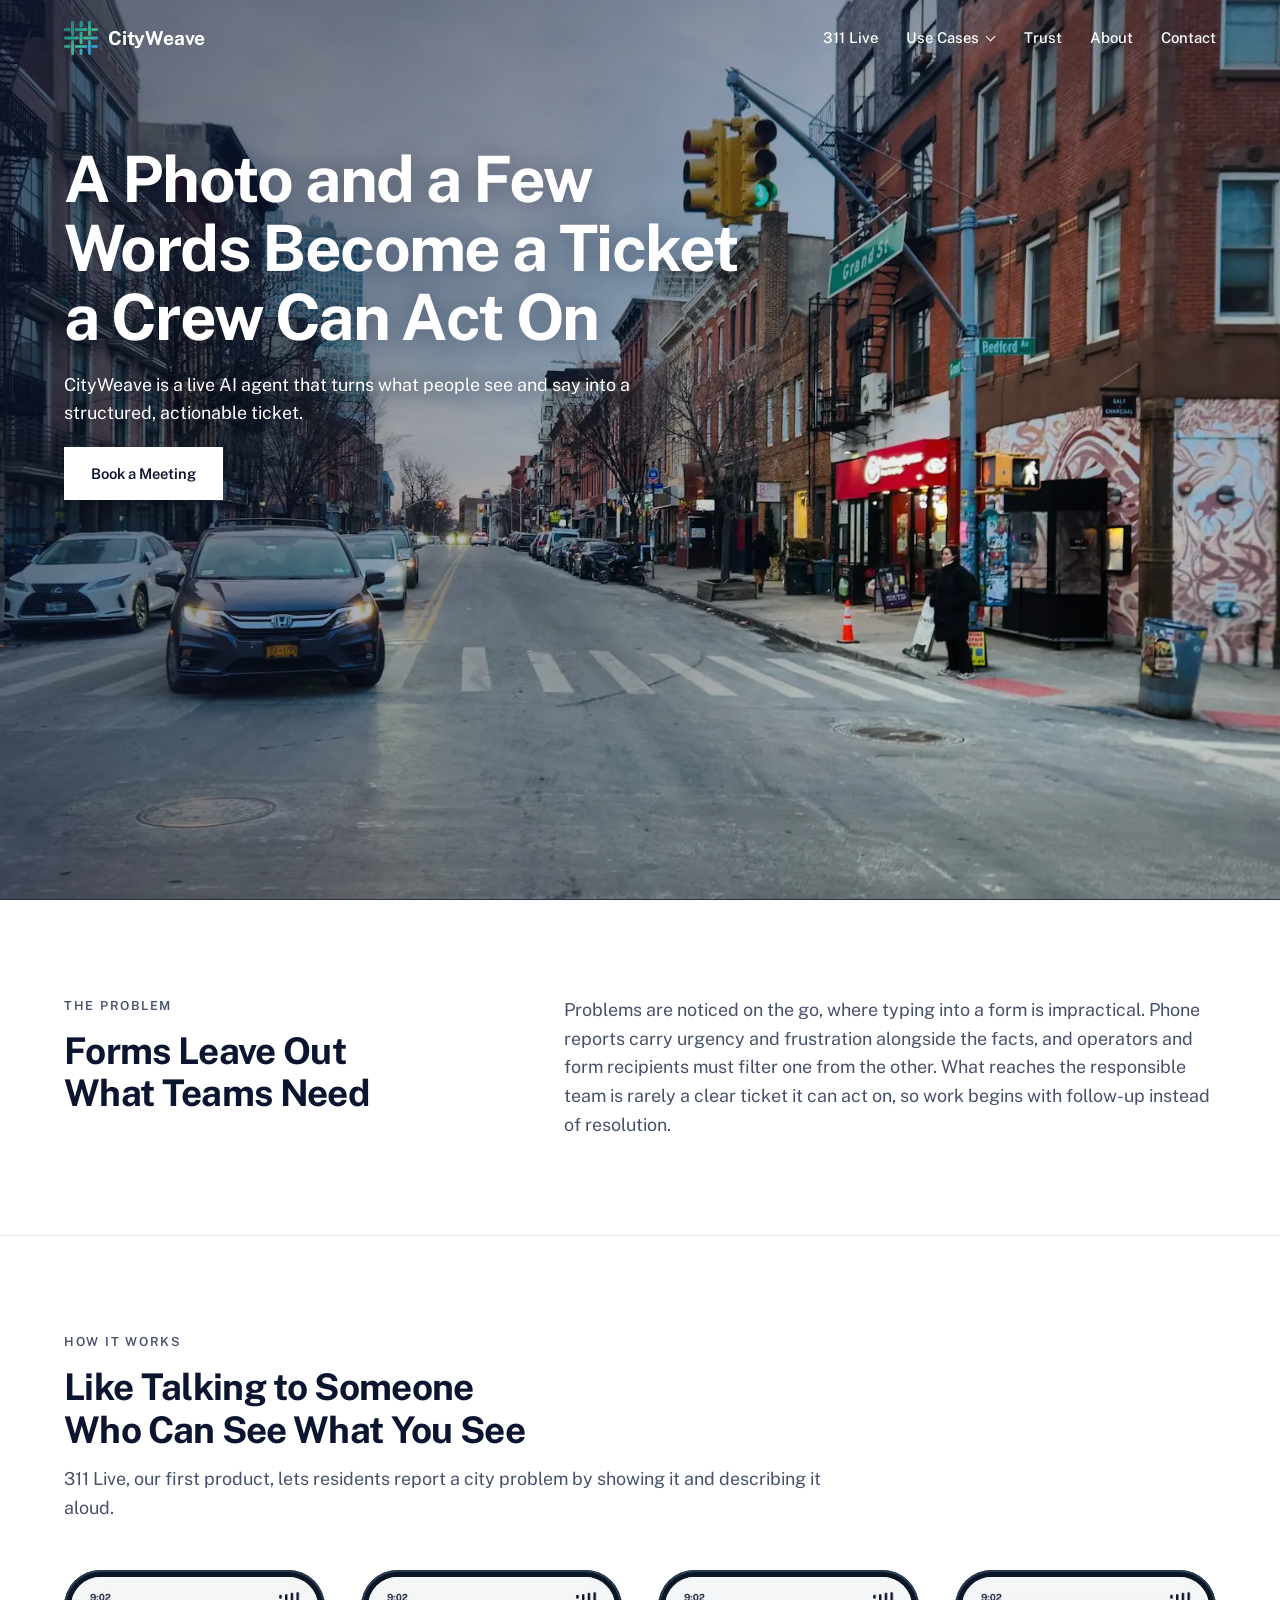
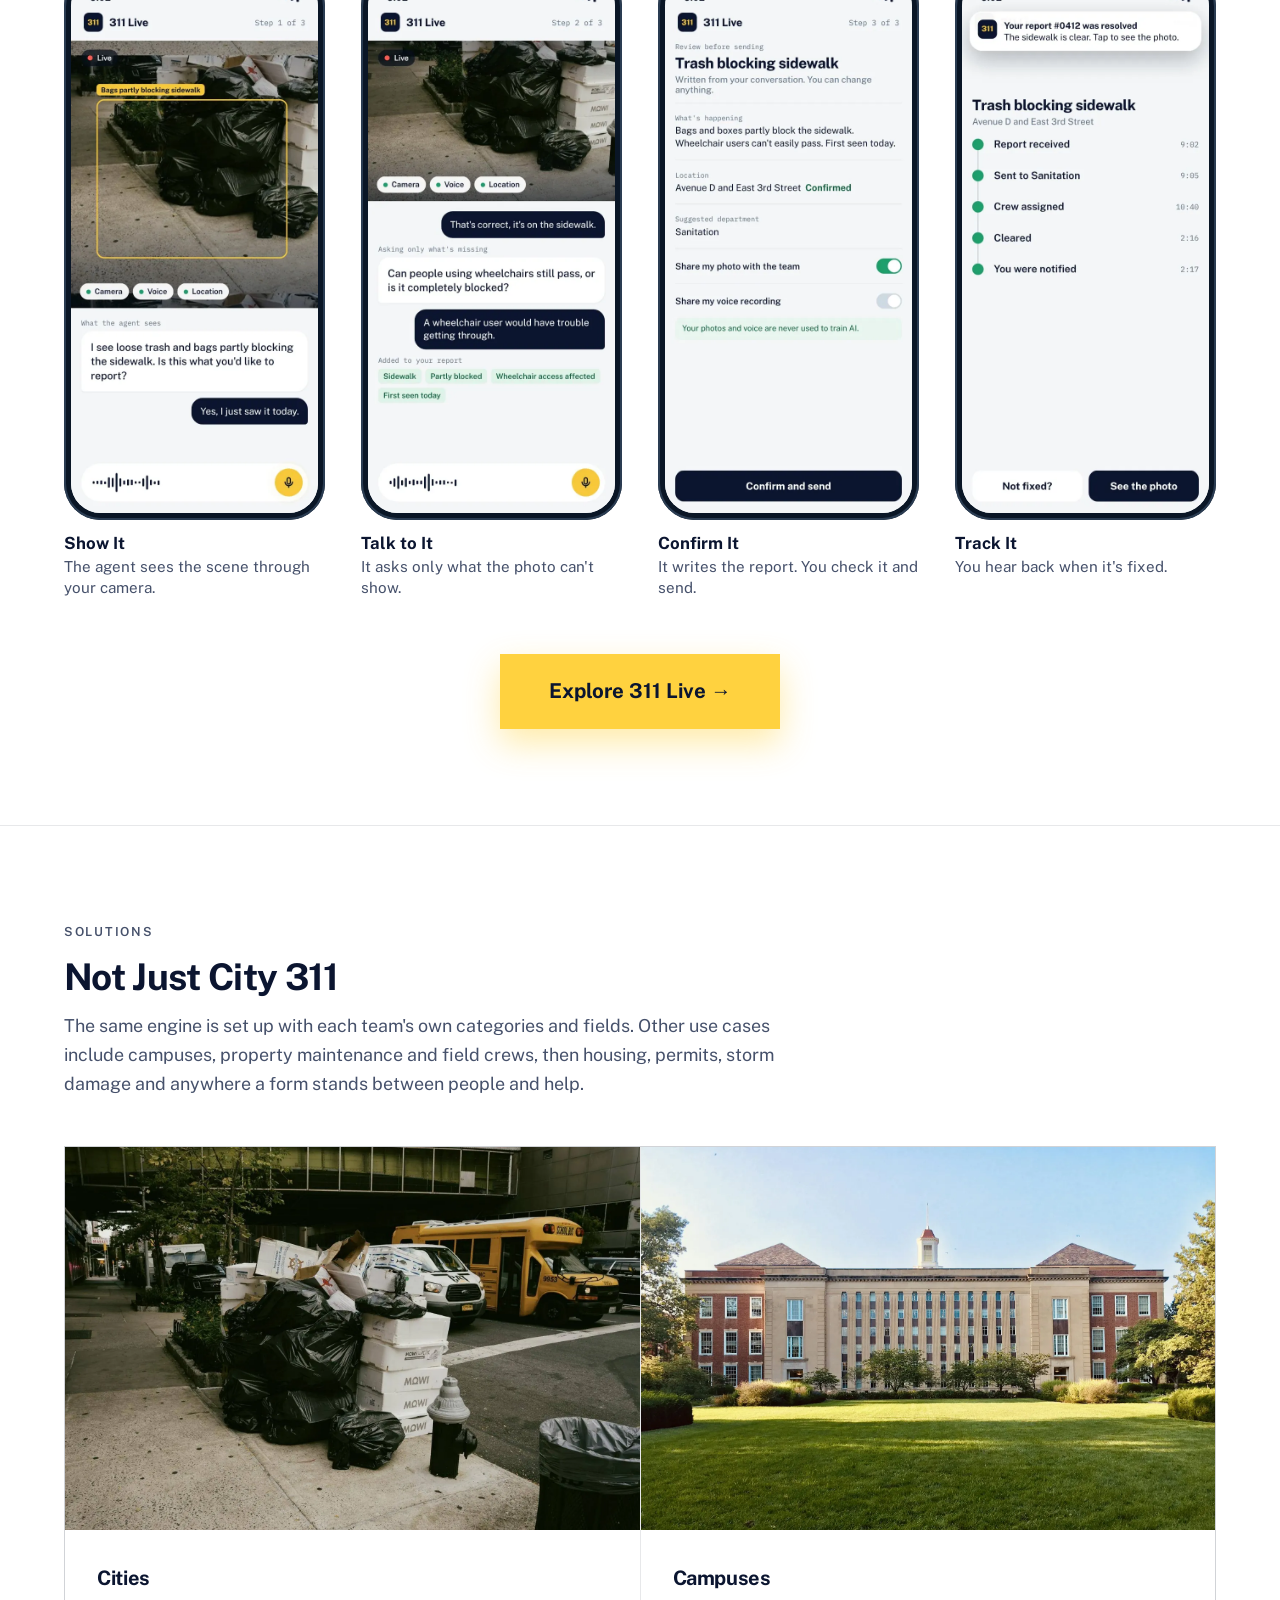
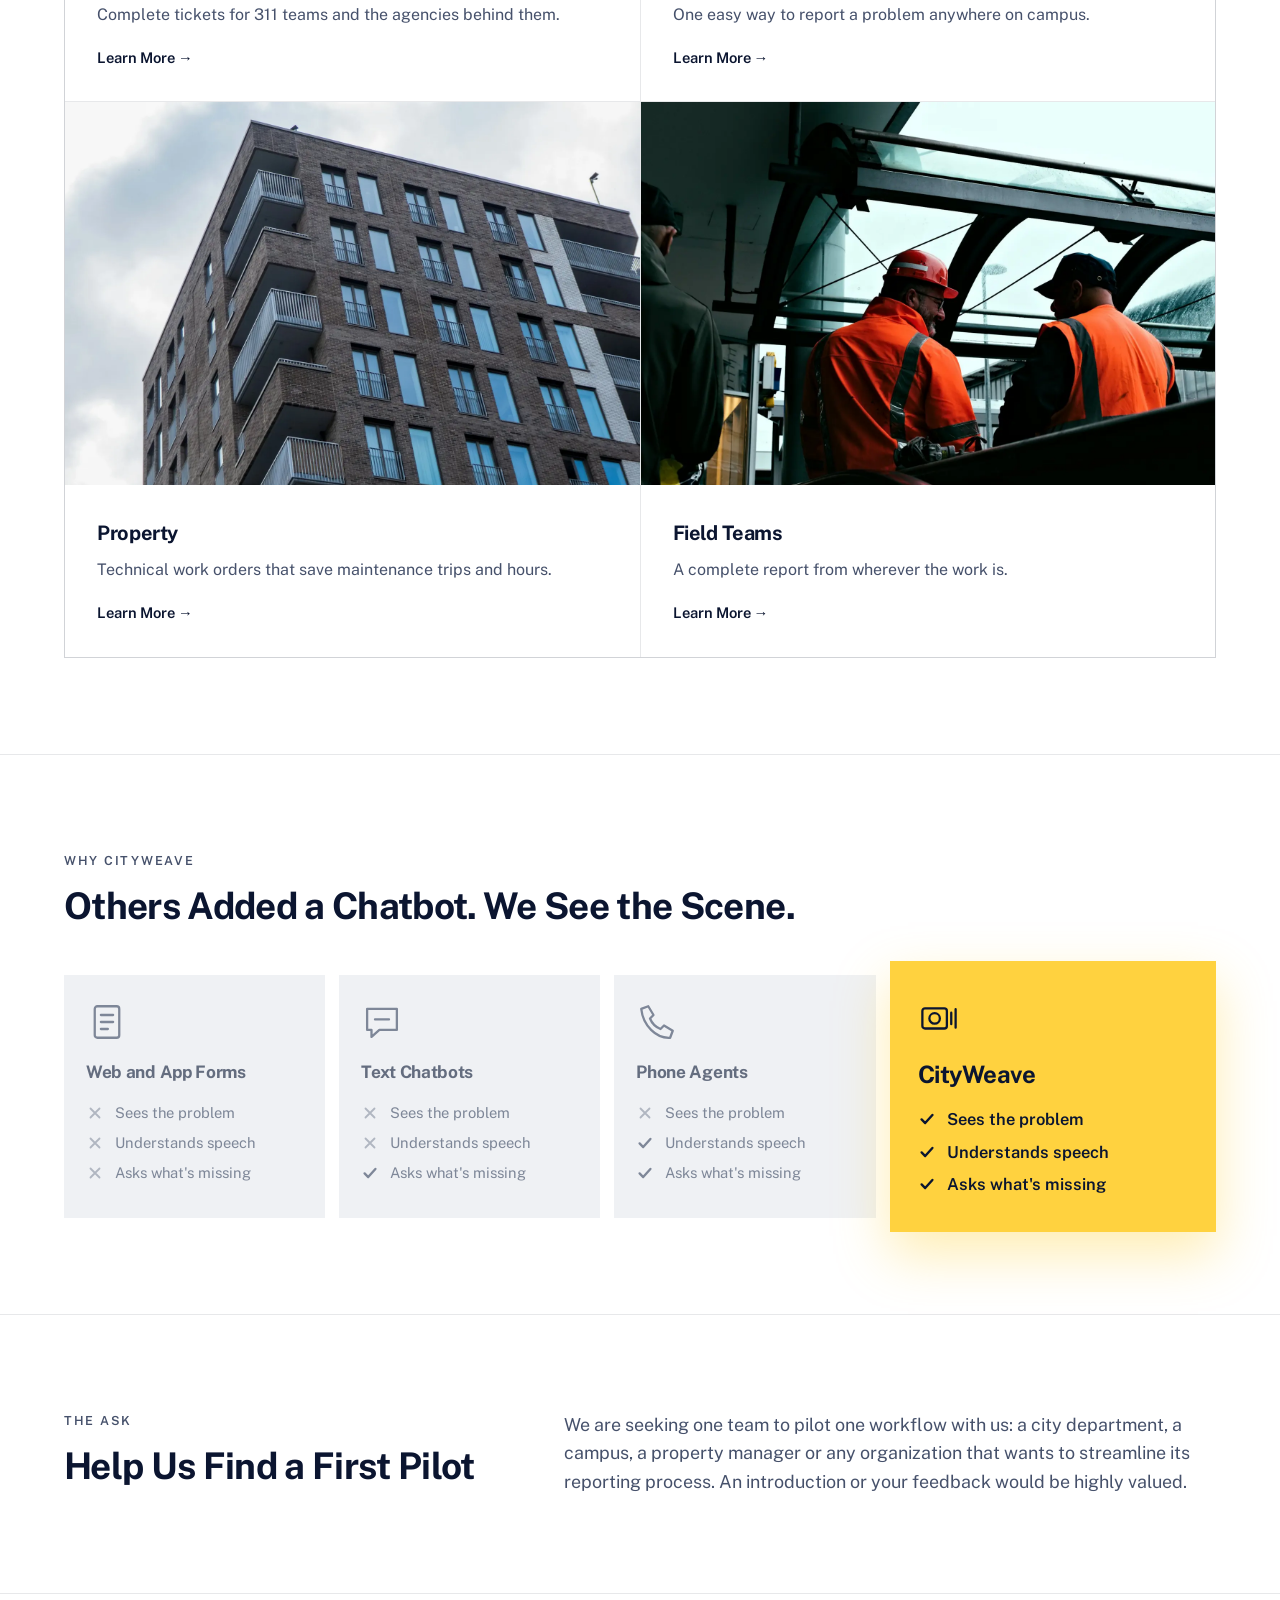
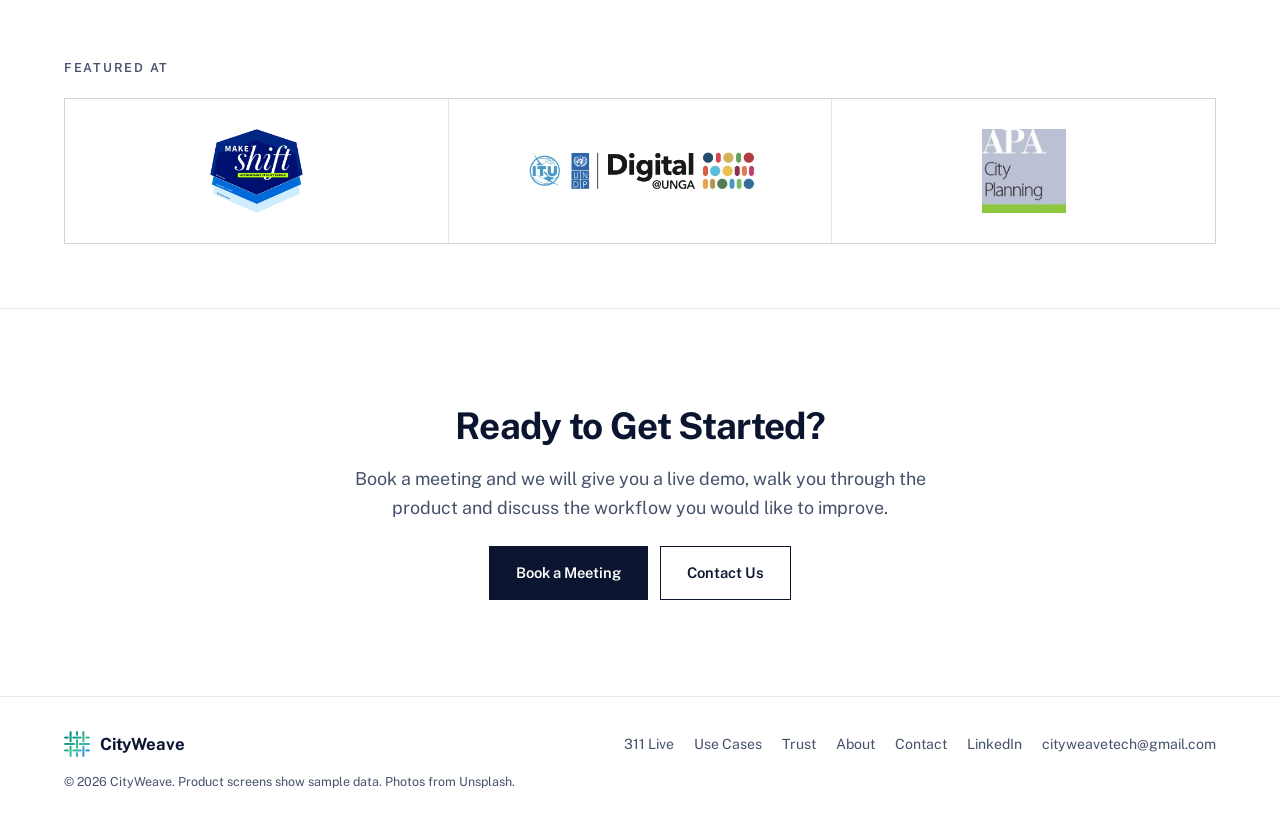
==== commit 1f5a3e87: "Restore earlier copy and comparison, add product animations and prototype demo Co-Authored-By: Claud" ====
--- a/index.html
+++ b/index.html
@@ -3,9 +3,9 @@
 <title>CityWeave</title><meta name="description" content="CityWeave is a live AI agent that turns what people see and say into complete service tickets."><meta property="og:title" content="CityWeave"><meta property="og:description" content="CityWeave is a live AI agent that turns what people see and say into complete service tickets."><meta property="og:type" content="website">
 <link rel="icon" href="assets/favicon.png" type="image/png"><link rel="stylesheet" href="assets/style.css"></head>
 <body><header><div class="w bar"><a class="brand" href="index.html"><img src="assets/logo-cityweave.png" width="200" height="200" alt="">CityWeave</a><nav aria-label="Main"><a href="311-live.html">311 Live</a><div class="dd"><a href="use-cases.html" aria-haspopup="true">Use Cases<i class="car"></i></a><div class="ddm"><a href="311-live.html">City</a><a href="field-teams.html">Field Team</a><a href="campuses.html">Campus</a><a href="property.html">Property</a></div></div><a href="trust.html">Trust</a><a href="about.html">About</a><a href="contact.html">Contact</a></nav>
-<details class="ham"><summary aria-label="Menu"><i></i><i></i><i></i></summary><div class="hm"><a href="311-live.html">311 Live</a><a href="use-cases.html">Use Cases</a><a class="sub" href="311-live.html">City</a><a class="sub" href="field-teams.html">Field Team</a><a class="sub" href="campuses.html">Campus</a><a class="sub" href="property.html">Property</a><a href="trust.html">Trust</a><a href="about.html">About</a><a href="contact.html">Contact</a></div></details></div></header><main><section class="hero home"><img src="assets/hero-street.webp" alt="A city street and intersection"><div class="w"><h1>A Photo and a Few Words Become a Ticket a Crew Can Act On</h1><p>CityWeave is a live AI agent that turns what people see and say into a structured, actionable ticket.</p><a class="btn wh" href="https://calendly.com/cityweavetech/30min">Book a Consultation</a></div></section><section class="s"><div class="w two"><div class="a"><span class="lab">The Problem</span><h2>Forms Leave Out What Teams Need</h2></div><div class="b"><p>Problems are noticed on the go, where typing into a form is impractical. Phone reports carry urgency and frustration alongside the facts, and operators and form recipients must filter one from the other. What reaches the responsible team is rarely a clear ticket it can act on, so work begins with follow-up instead of resolution.</p></div></div></section><section class="s"><div class="w"><div class="top"><span class="lab">How It Works</span><h2>Like Talking to Someone Who Can See What You See</h2><p style="color:var(--mute);font-size:1.12rem">311 Live, our first product, lets residents report a city problem by showing it and describing it aloud.</p></div><div class="phones p4">
-<figure><img src="assets/phone-see.webp" alt="The agent sees trash bags through the camera"><figcaption><b>Show It</b>The agent sees the scene through your camera.</figcaption></figure>
-<figure><img src="assets/phone-ask.webp" loading="lazy" alt="The agent asks about wheelchair access"><figcaption><b>Talk to It</b>It asks only what the photo can't show.</figcaption></figure>
-<figure><img src="assets/phone-report.webp" loading="lazy" alt="A report ready to review"><figcaption><b>Confirm It</b>It writes the report. You check it and send.</figcaption></figure>
-<figure><img src="assets/phone-track.webp" loading="lazy" alt="A resolved report and notification"><figcaption><b>Track It</b>You hear back when it's fixed.</figcaption></figure></div><p class="swipe2">Swipe to see each step</p><div class="bigc"><a class="btn big" href="311-live.html">Explore 311 Live →</a></div></div></section><section class="s"><div class="w"><div class="top"><span class="lab">Solutions</span><h2>Not Just City 311</h2><p style="color:var(--mute);font-size:1.12rem">The same engine is set up with each team's own categories and fields. Other use cases include campuses, property maintenance and field crews, then housing, permits, storm damage and anywhere a form stands between people and help.</p></div><div class="g g2"><a class="card" href="311-live.html"><img src="assets/trash.webp" loading="lazy" alt="Trash bags and boxes piled on a sidewalk"><div><h3>Cities</h3><p>Complete tickets for 311 teams and the agencies behind them.</p><span>Learn More →</span></div></a><a class="card" href="campuses.html"><img src="assets/campus.webp" loading="lazy" alt="A university building and lawn"><div><h3>Campuses</h3><p>One easy way to report a problem anywhere on campus.</p><span>Learn More →</span></div></a><a class="card" href="property.html"><img src="assets/property.webp" loading="lazy" alt="A modern apartment building"><div><h3>Property</h3><p>Technical work orders that save maintenance trips and hours.</p><span>Learn More →</span></div></a><a class="card" href="field-teams.html"><img src="assets/crew.webp" loading="lazy" alt="Two field workers in safety vests"><div><h3>Field Teams</h3><p>A complete report from wherever the work is.</p><span>Learn More →</span></div></a></div></div></section><section class="s"><div class="w"><div class="top"><span class="lab">Why CityWeave</span><h2>Live Voice, Visual Understanding, Follow-Up and Confirmation</h2><p style="color:var(--mute);font-size:1.12rem">Compared with text-only forms, 311 Live lets residents add information through voice and the live camera view, then confirm the generated request.</p></div><div class="g g4"><div class="c wy"><svg viewBox="0 0 48 48" fill="none" stroke="currentColor" stroke-width="2.6" stroke-linecap="round" stroke-linejoin="round"><rect x="17" y="5" width="14" height="25" rx="7"/><path d="M9 23a15 15 0 0 0 30 0M24 38v6"/></svg><h3>Live Voice</h3><p>Residents describe the problem aloud, in real time.</p></div><div class="c wy"><svg viewBox="0 0 48 48" fill="none" stroke="currentColor" stroke-width="2.6" stroke-linecap="round" stroke-linejoin="round"><rect x="5" y="13" width="38" height="27" rx="3"/><circle cx="24" cy="26" r="7"/><path d="M17 13l3-6h8l3 6"/></svg><h3>Visual Understanding</h3><p>The agent interprets what the camera shows.</p></div><div class="c wy"><svg viewBox="0 0 48 48" fill="none" stroke="currentColor" stroke-width="2.6" stroke-linecap="round" stroke-linejoin="round"><path d="M7 9h34v24H21l-9 8v-8H7z"/><path d="M19 17a5 5 0 1 1 7 4.6c-1.3.6-2 1.4-2 2.9M24 28.5v.1"/></svg><h3>Targeted Follow-Up</h3><p>It asks only about the information that is missing.</p></div><div class="c wy"><svg viewBox="0 0 48 48" fill="none" stroke="currentColor" stroke-width="2.6" stroke-linecap="round" stroke-linejoin="round"><circle cx="24" cy="24" r="19"/><path d="M15 25l6 6 12-14"/></svg><h3>Human Confirmation</h3><p>Residents confirm the request, and staff approve it.</p></div></div></div></section><section class="s"><div class="w two"><div class="a"><span class="lab">The Ask</span><h2>Help Us Find a First Pilot</h2></div><div class="b"><p>We are seeking one team to pilot one workflow with us: a city department, a campus, a property manager or any organization that wants to streamline its reporting process. An introduction or your feedback would be highly valued.</p></div></div></section><section class="s" style="padding-block:clamp(44px,5vw,64px)"><div class="w"><div class="top" style="margin-bottom:20px"><span class="lab">Featured At</span></div><div class="logos g"><div><img src="assets/logo-makeshift.webp" alt="MakeShift 2026, NYC Design Week"></div><div class="u"><img src="assets/logo-unga.webp" alt="Digital@UNGA 2026"></div><div><img src="assets/logo-apa.webp" alt="APA City Planning and Management Division"></div></div></div></section><section class="s ctr"><div class="w"><h2>Ready to Get Started?</h2><p>Book a consultation and we will give you a live demo, walk you through the product and discuss the workflow you would like to improve.</p><div class="btns"><a class="btn" href="https://calendly.com/cityweavetech/30min">Book a Consultation</a><a class="btn ln" href="mailto:cityweavetech@gmail.com">Contact Us</a></div></div></section></main><footer><div class="w"><a class="brand" href="index.html"><img src="assets/logo-cityweave.png" width="200" height="200" alt="">CityWeave</a><div class="fl"><a href="311-live.html">311 Live</a><a href="use-cases.html">Use Cases</a><a href="trust.html">Trust</a><a href="about.html">About</a><a href="contact.html">Contact</a><a href="https://www.linkedin.com/company/cityweave/">LinkedIn</a><a href="mailto:cityweavetech@gmail.com">cityweavetech@gmail.com</a></div>
-<div class="fine">© 2026 CityWeave. Product screens show sample data. Photos from Unsplash.</div></div></footer><script>if('scrollRestoration' in history){history.scrollRestoration='manual'}if(!location.hash){window.scrollTo(0,0)}addEventListener('pageshow',function(){if(!location.hash){window.scrollTo(0,0)}});(function(){var h=document.querySelector('header');function f(){h.classList.toggle('on',window.scrollY>40)}f();addEventListener('scroll',f,{passive:true})})();(function(){var d=document.querySelector('.dd'),m=document.querySelector('.ham');if(d&&window.matchMedia('(hover:none)').matches){d.firstElementChild.addEventListener('click',function(e){if(!d.classList.contains('open')){e.preventDefault();d.classList.add('open')}})}document.addEventListener('click',function(e){if(d&&!d.contains(e.target))d.classList.remove('open');if(m&&m.open&&!m.contains(e.target))m.open=false})})();</script></body></html>
+<details class="ham"><summary aria-label="Menu"><i></i><i></i><i></i></summary><div class="hm"><a href="311-live.html">311 Live</a><a href="use-cases.html">Use Cases</a><a class="sub" href="311-live.html">City</a><a class="sub" href="field-teams.html">Field Team</a><a class="sub" href="campuses.html">Campus</a><a class="sub" href="property.html">Property</a><a href="trust.html">Trust</a><a href="about.html">About</a><a href="contact.html">Contact</a></div></details></div></header><main><section class="hero home"><img src="assets/hero-street.webp" alt="A city street and intersection"><div class="w"><h1>A Photo and a Few Words Become a Ticket a Crew Can Act On</h1><p>CityWeave is a live AI agent that turns what people see and say into a structured, actionable ticket.</p><a class="btn wh" href="https://calendly.com/cityweavetech/30min">Book a Meeting</a></div></section><section class="s"><div class="w two"><div class="a"><span class="lab">The Problem</span><h2>Forms Leave Out What Teams Need</h2></div><div class="b"><p>Problems are noticed on the go, where typing into a form is impractical. Phone reports carry urgency and frustration alongside the facts, and operators and form recipients must filter one from the other. What reaches the responsible team is rarely a clear ticket it can act on, so work begins with follow-up instead of resolution.</p></div></div></section><section class="s"><div class="w"><div class="top"><span class="lab">How It Works</span><h2>Like Talking to Someone Who Can See What You See</h2><p style="color:var(--mute);font-size:1.12rem">311 Live, our first product, lets residents report a city problem by showing it and describing it aloud.</p></div><div class="phones p4">
+<figure><div class="pv"><video data-loop autoplay muted loop playsinline preload="auto" poster="assets/live-see.webp" aria-label="Animation of the agent identifying trash bags through the camera"><source src="assets/live-see.mp4" type="video/mp4"></video></div><figcaption><b>Show It</b>The agent sees the scene through your camera.</figcaption></figure>
+<figure><div class="pv"><video data-loop autoplay muted loop playsinline preload="metadata" poster="assets/live-ask.webp" aria-label="Animation of the agent asking about wheelchair access"><source src="assets/live-ask.mp4" type="video/mp4"></video></div><figcaption><b>Talk to It</b>It asks only what the photo can't show.</figcaption></figure>
+<figure><div class="pv"><video data-loop autoplay muted loop playsinline preload="metadata" poster="assets/live-report.webp" aria-label="Animation of a report being written for review"><source src="assets/live-report.mp4" type="video/mp4"></video></div><figcaption><b>Confirm It</b>It writes the report. You check it and send.</figcaption></figure>
+<figure><div class="pv"><video data-loop autoplay muted loop playsinline preload="metadata" poster="assets/live-track.webp" aria-label="Animation of a report tracked to resolution with a notification"><source src="assets/live-track.mp4" type="video/mp4"></video></div><figcaption><b>Track It</b>You hear back when it's fixed.</figcaption></figure></div><p class="swipe2">Swipe to see each step</p><div class="bigc"><a class="btn big" href="311-live.html">Explore 311 Live →</a></div></div></section><section class="s"><div class="w"><div class="top"><span class="lab">Solutions</span><h2>Not Just City 311</h2><p style="color:var(--mute);font-size:1.12rem">The same engine is set up with each team's own categories and fields. Other use cases include campuses, property maintenance and field crews, then housing, permits, storm damage and anywhere a form stands between people and help.</p></div><div class="g g2"><a class="card" href="311-live.html"><img src="assets/trash.webp" loading="lazy" alt="Trash bags and boxes piled on a sidewalk"><div><h3>Cities</h3><p>Complete tickets for 311 teams and the agencies behind them.</p><span>Learn More →</span></div></a><a class="card" href="campuses.html"><img src="assets/campus.webp" loading="lazy" alt="A university building and lawn"><div><h3>Campuses</h3><p>One easy way to report a problem anywhere on campus.</p><span>Learn More →</span></div></a><a class="card" href="property.html"><img src="assets/property.webp" loading="lazy" alt="A modern apartment building"><div><h3>Property</h3><p>Technical work orders that save maintenance trips and hours.</p><span>Learn More →</span></div></a><a class="card" href="field-teams.html"><img src="assets/crew.webp" loading="lazy" alt="Two field workers in safety vests"><div><h3>Field Teams</h3><p>A complete report from wherever the work is.</p><span>Learn More →</span></div></a></div></div></section><section class="s"><div class="w"><div class="top"><span class="lab">Why CityWeave</span><h2>Others Added a Chatbot. We See the Scene.</h2></div><div class="vs"><div class="vc"><svg class="ic" viewBox="0 0 48 48" fill="none" stroke="currentColor" stroke-width="2.6" stroke-linecap="round" stroke-linejoin="round"><rect x="10" y="6" width="28" height="36" rx="3"/><path d="M17 16h14M17 24h14M17 32h8"/></svg><h3>Web and App Forms</h3><ul><li><svg viewBox="0 0 20 20" fill="none" stroke="currentColor" stroke-width="2" stroke-linecap="round" opacity=".55"><path d="M5 5l10 10M15 5L5 15"/></svg><span>Sees the problem</span></li><li><svg viewBox="0 0 20 20" fill="none" stroke="currentColor" stroke-width="2" stroke-linecap="round" opacity=".55"><path d="M5 5l10 10M15 5L5 15"/></svg><span>Understands speech</span></li><li><svg viewBox="0 0 20 20" fill="none" stroke="currentColor" stroke-width="2" stroke-linecap="round" opacity=".55"><path d="M5 5l10 10M15 5L5 15"/></svg><span>Asks what's missing</span></li></ul></div><div class="vc"><svg class="ic" viewBox="0 0 48 48" fill="none" stroke="currentColor" stroke-width="2.6" stroke-linecap="round" stroke-linejoin="round"><path d="M7 9h34v24H21l-9 8v-8H7z"/><path d="M16 21h16"/></svg><h3>Text Chatbots</h3><ul><li><svg viewBox="0 0 20 20" fill="none" stroke="currentColor" stroke-width="2" stroke-linecap="round" opacity=".55"><path d="M5 5l10 10M15 5L5 15"/></svg><span>Sees the problem</span></li><li><svg viewBox="0 0 20 20" fill="none" stroke="currentColor" stroke-width="2" stroke-linecap="round" opacity=".55"><path d="M5 5l10 10M15 5L5 15"/></svg><span>Understands speech</span></li><li><svg viewBox="0 0 20 20" fill="none" stroke="currentColor" stroke-width="2.6" stroke-linecap="round" stroke-linejoin="round"><path d="M4 10.5l4 4 8-9"/></svg><span>Asks what's missing</span></li></ul></div><div class="vc"><svg class="ic" viewBox="0 0 48 48" fill="none" stroke="currentColor" stroke-width="2.6" stroke-linecap="round" stroke-linejoin="round"><path d="M14 6l6 10-4 4c2 5 7 10 12 12l4-4 10 6-3 8c-16 1-31-14-33-33z"/></svg><h3>Phone Agents</h3><ul><li><svg viewBox="0 0 20 20" fill="none" stroke="currentColor" stroke-width="2" stroke-linecap="round" opacity=".55"><path d="M5 5l10 10M15 5L5 15"/></svg><span>Sees the problem</span></li><li><svg viewBox="0 0 20 20" fill="none" stroke="currentColor" stroke-width="2.6" stroke-linecap="round" stroke-linejoin="round"><path d="M4 10.5l4 4 8-9"/></svg><span>Understands speech</span></li><li><svg viewBox="0 0 20 20" fill="none" stroke="currentColor" stroke-width="2.6" stroke-linecap="round" stroke-linejoin="round"><path d="M4 10.5l4 4 8-9"/></svg><span>Asks what's missing</span></li></ul></div><div class="vc me"><svg class="ic" viewBox="0 0 48 48" fill="none" stroke="currentColor" stroke-width="2.6" stroke-linecap="round" stroke-linejoin="round"><rect x="5" y="13" width="28" height="23" rx="3"/><circle cx="19" cy="24.5" r="6"/><path d="M38 18v13M43 14v21"/></svg><h3>CityWeave</h3><ul><li><svg viewBox="0 0 20 20" fill="none" stroke="currentColor" stroke-width="2.6" stroke-linecap="round" stroke-linejoin="round"><path d="M4 10.5l4 4 8-9"/></svg><span>Sees the problem</span></li><li><svg viewBox="0 0 20 20" fill="none" stroke="currentColor" stroke-width="2.6" stroke-linecap="round" stroke-linejoin="round"><path d="M4 10.5l4 4 8-9"/></svg><span>Understands speech</span></li><li><svg viewBox="0 0 20 20" fill="none" stroke="currentColor" stroke-width="2.6" stroke-linecap="round" stroke-linejoin="round"><path d="M4 10.5l4 4 8-9"/></svg><span>Asks what's missing</span></li></ul></div></div></div></section><section class="s"><div class="w two"><div class="a"><span class="lab">The Ask</span><h2>Help Us Find a First Pilot</h2></div><div class="b"><p>We are seeking one team to pilot one workflow with us: a city department, a campus, a property manager or any organization that wants to streamline its reporting process. An introduction or your feedback would be highly valued.</p></div></div></section><section class="s" style="padding-block:clamp(44px,5vw,64px)"><div class="w"><div class="top" style="margin-bottom:20px"><span class="lab">Featured At</span></div><div class="logos g"><div><img src="assets/logo-makeshift.webp" alt="MakeShift 2026, NYC Design Week"></div><div class="u"><img src="assets/logo-unga.webp" alt="Digital@UNGA 2026"></div><div><img src="assets/logo-apa.webp" alt="APA City Planning and Management Division"></div></div></div></section><section class="s ctr"><div class="w"><h2>Ready to Get Started?</h2><p>Book a meeting and we will give you a live demo, walk you through the product and discuss the workflow you would like to improve.</p><div class="btns"><a class="btn" href="https://calendly.com/cityweavetech/30min">Book a Meeting</a><a class="btn ln" href="mailto:cityweavetech@gmail.com">Contact Us</a></div></div></section></main><footer><div class="w"><a class="brand" href="index.html"><img src="assets/logo-cityweave.png" width="200" height="200" alt="">CityWeave</a><div class="fl"><a href="311-live.html">311 Live</a><a href="use-cases.html">Use Cases</a><a href="trust.html">Trust</a><a href="about.html">About</a><a href="contact.html">Contact</a><a href="https://www.linkedin.com/company/cityweave/">LinkedIn</a><a href="mailto:cityweavetech@gmail.com">cityweavetech@gmail.com</a></div>
+<div class="fine">© 2026 CityWeave. Product screens show sample data. Photos from Unsplash.</div></div></footer><script>if('scrollRestoration' in history){history.scrollRestoration='manual'}if(!location.hash){window.scrollTo(0,0)}addEventListener('pageshow',function(){if(!location.hash){window.scrollTo(0,0)}});(function(){var h=document.querySelector('header');function f(){h.classList.toggle('on',window.scrollY>40)}f();addEventListener('scroll',f,{passive:true})})();(function(){var v=document.querySelectorAll('video[data-loop]');if(!v.length)return;var i;if(window.matchMedia('(prefers-reduced-motion:reduce)').matches){for(i=0;i<v.length;i++){v[i].removeAttribute('autoplay');v[i].pause()}return}if('IntersectionObserver' in window){var o=new IntersectionObserver(function(e){e.forEach(function(x){if(x.isIntersecting){var p=x.target.play();if(p&&p.catch)p.catch(function(){})}else x.target.pause()})},{threshold:.2});for(i=0;i<v.length;i++)o.observe(v[i])}})();(function(){var d=document.querySelector('.dd'),m=document.querySelector('.ham');if(d&&window.matchMedia('(hover:none)').matches){d.firstElementChild.addEventListener('click',function(e){if(!d.classList.contains('open')){e.preventDefault();d.classList.add('open')}})}document.addEventListener('click',function(e){if(d&&!d.contains(e.target))d.classList.remove('open');if(m&&m.open&&!m.contains(e.target))m.open=false})})();</script></body></html>
--- a/assets/style.css
+++ b/assets/style.css
@@ -184,6 +184,11 @@
 .btn.big:hover{background:#ffc400;border-color:#ffc400}
 @media (max-width:620px){.btn.big{width:100%}}
 .wy svg{width:42px;height:42px;margin-bottom:8px}
+.pv{background:#0A1626;border-radius:14%/6.7%;padding:2.7%;box-shadow:inset 0 0 0 2px #2A3C52;min-width:0}
+.pv video{display:block;width:100%;height:auto;aspect-ratio:388/842;border-radius:12%/5.5%;background:#F4F6F7}
+.pv.demo{border-radius:9%/5.6%;padding:2.7%}.pv.demo video{aspect-ratio:448/712;border-radius:7%/4.4%;background:#000}
+.pvw{min-width:0}
+@media (max-width:900px){.conv>.pv,.conv>.pvw{width:100%;max-width:min(300px,100%);margin-inline:auto}.conv.rev>.pv{order:-1}}
 /* comparison */
 .vs{display:grid;grid-template-columns:repeat(3,1fr) 1.25fr;gap:14px;align-items:stretch}
 .vc{background:#EFF1F4;color:#7E8798;padding:26px 22px;display:flex;flex-direction:column;gap:16px;min-width:0}
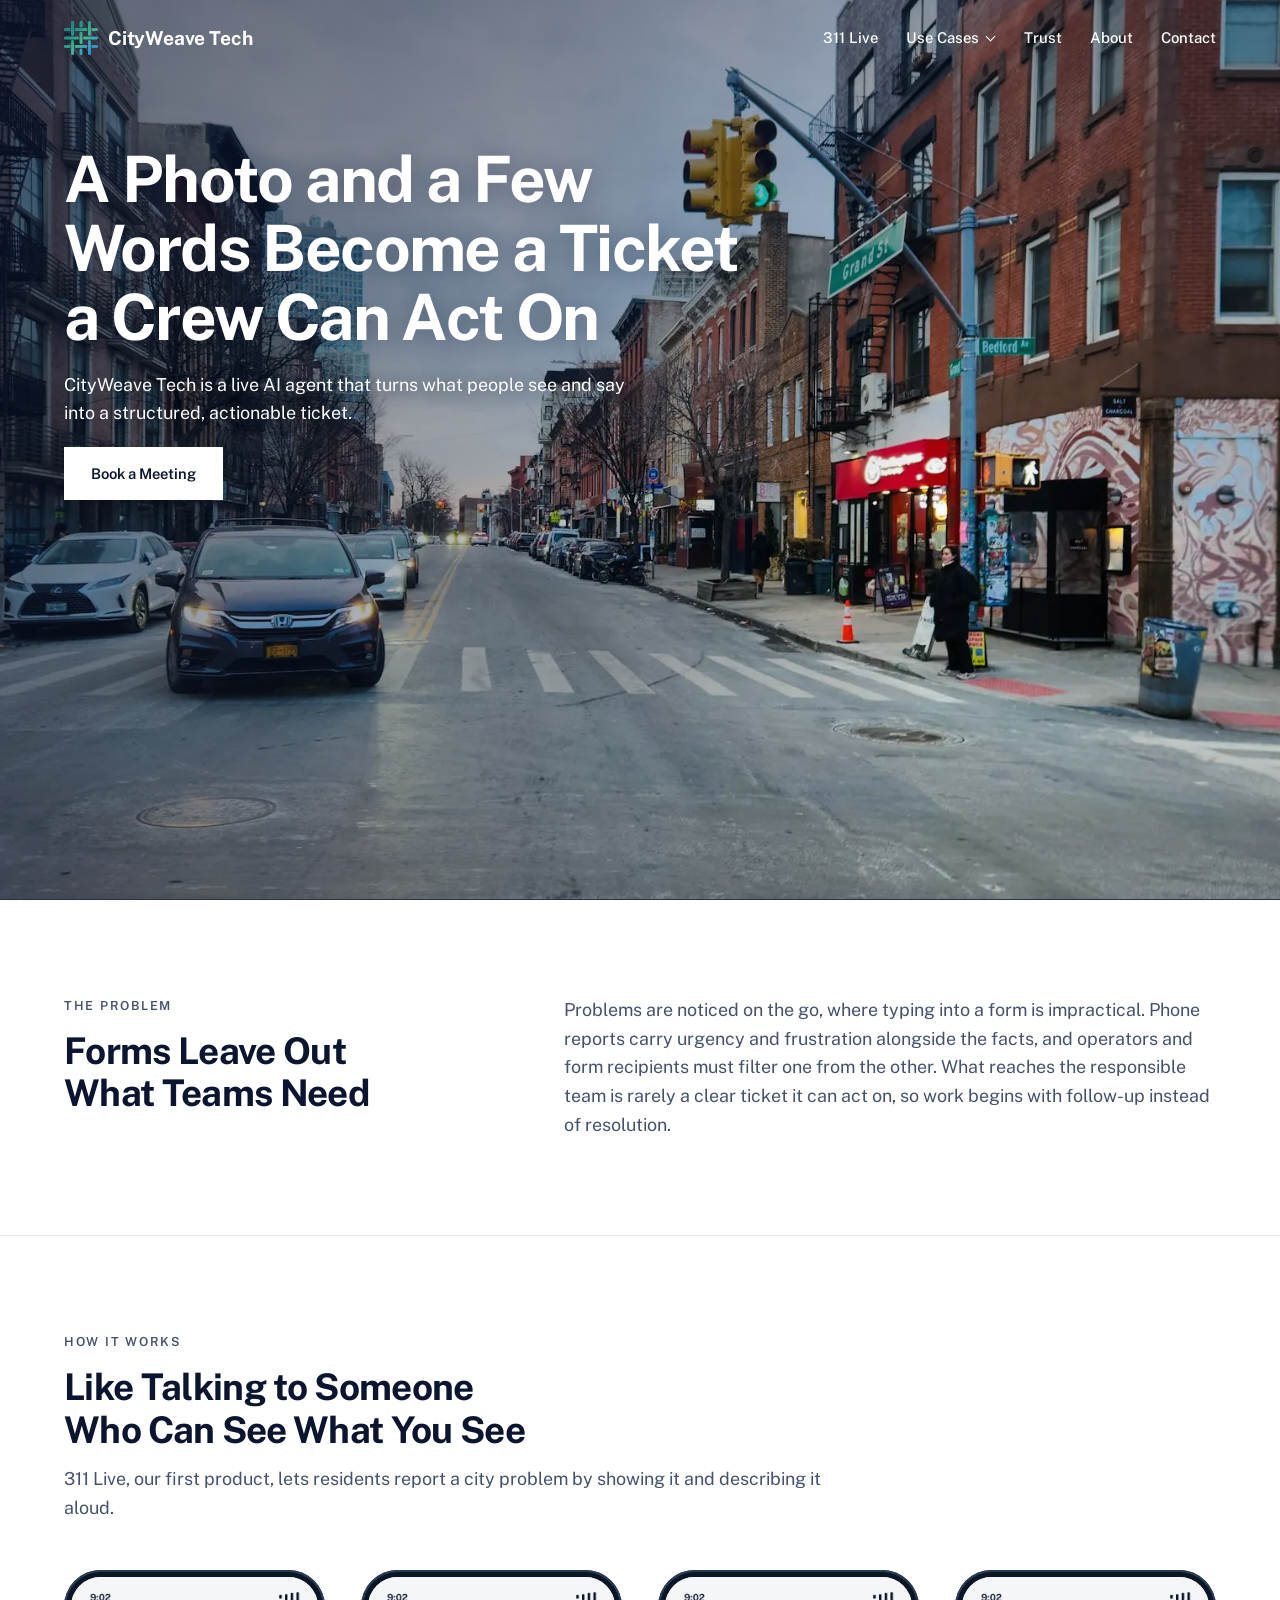
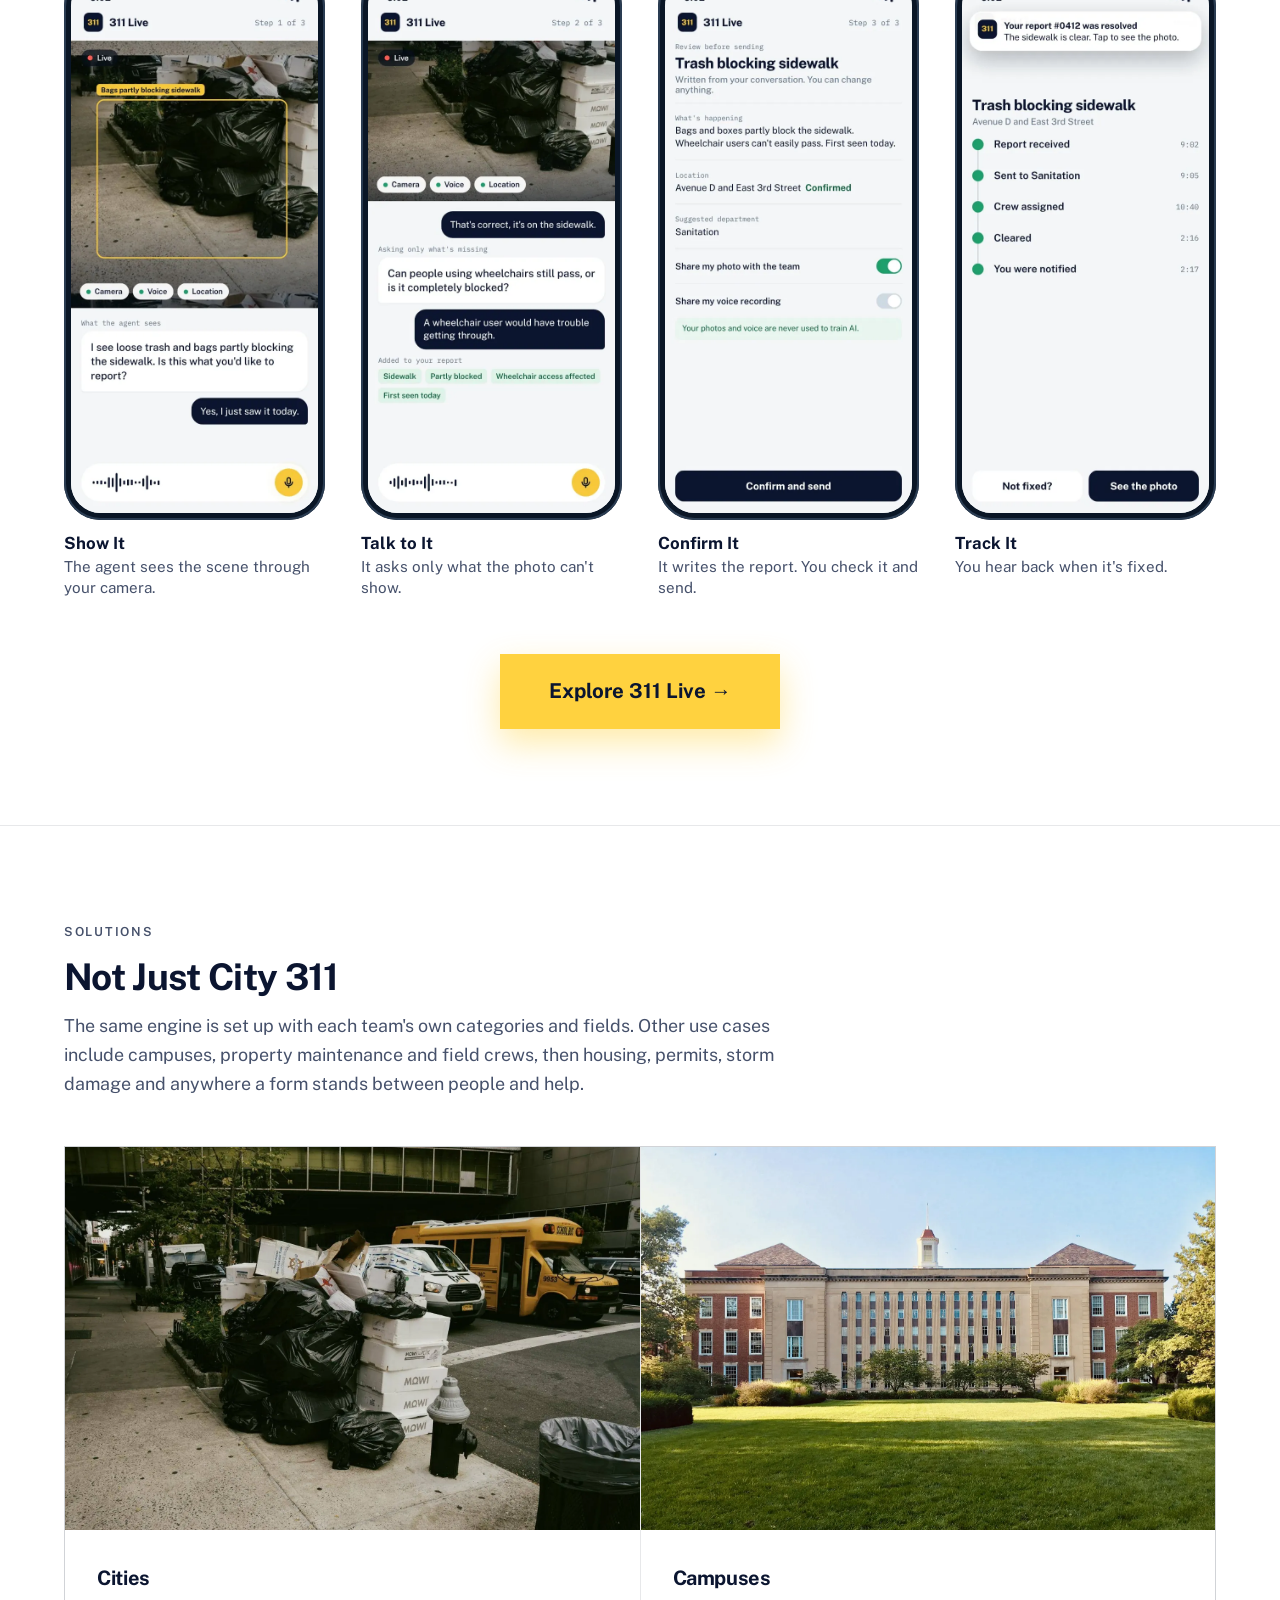
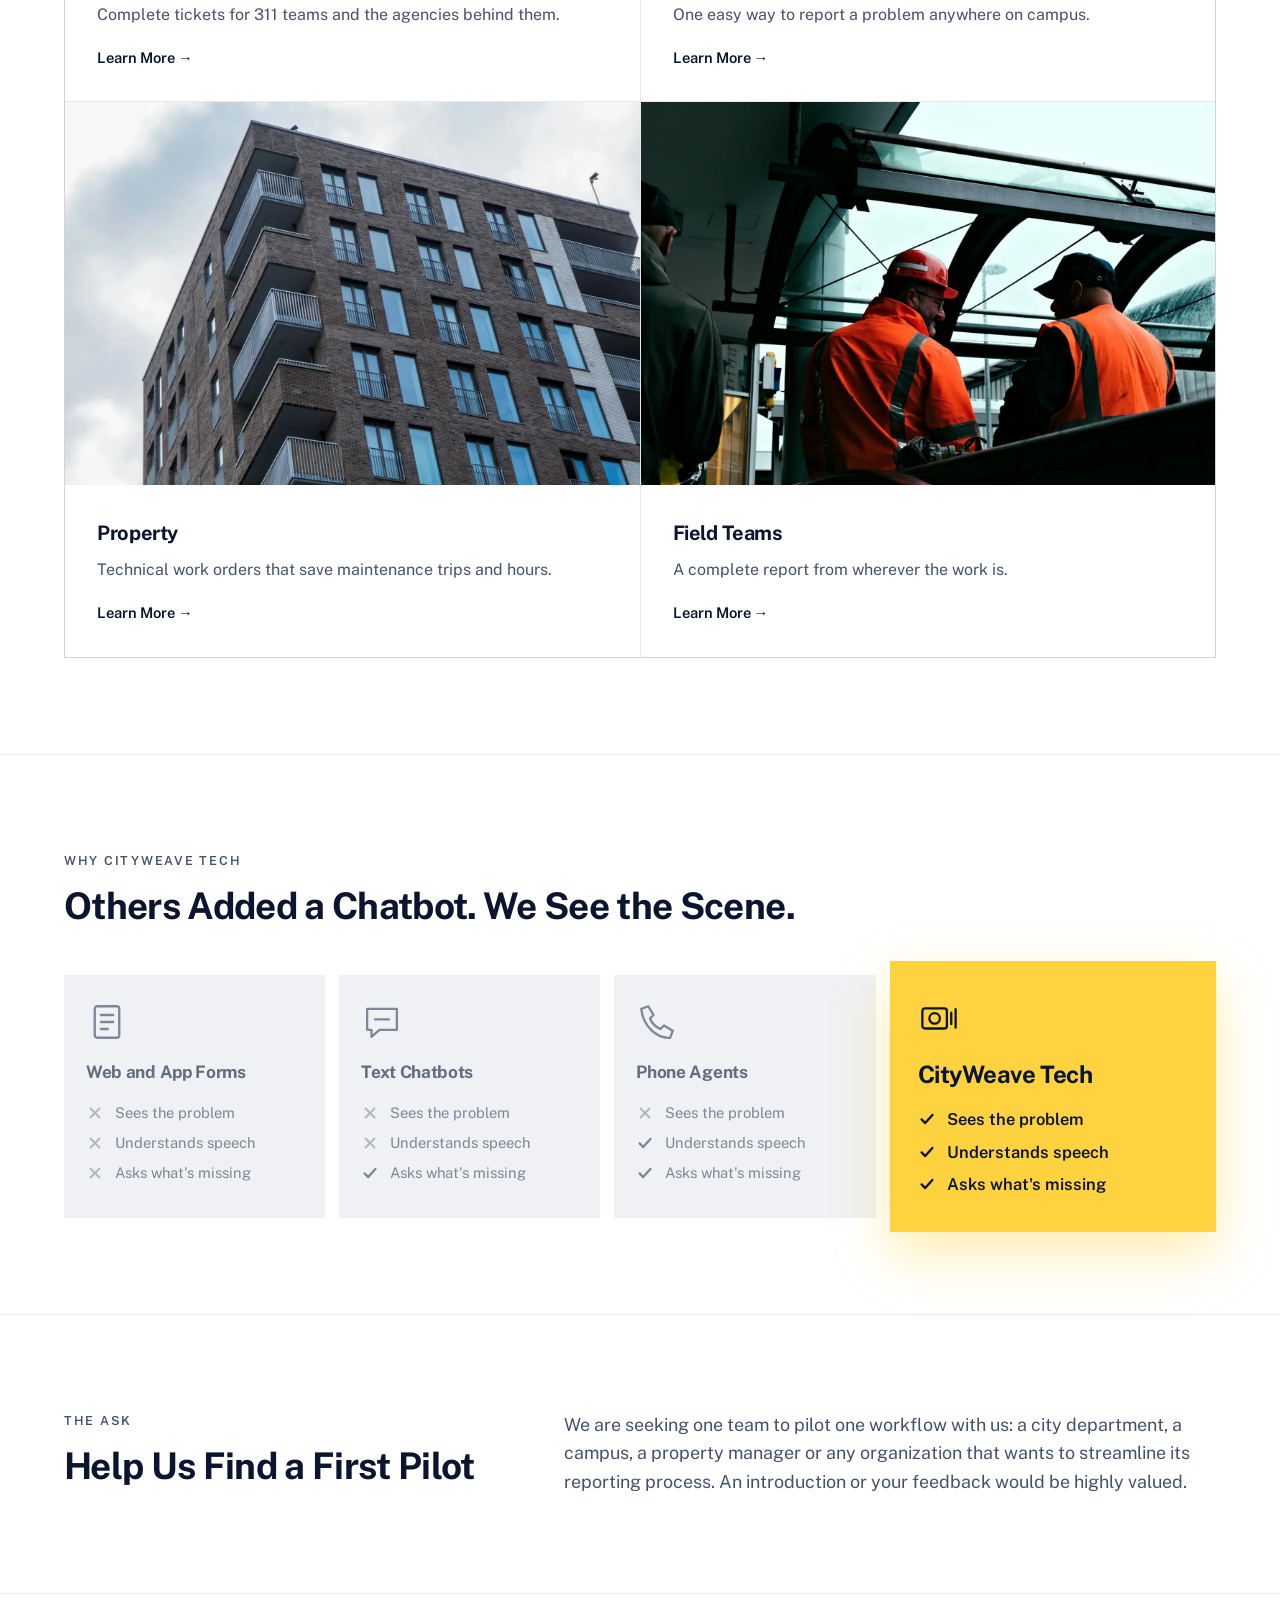
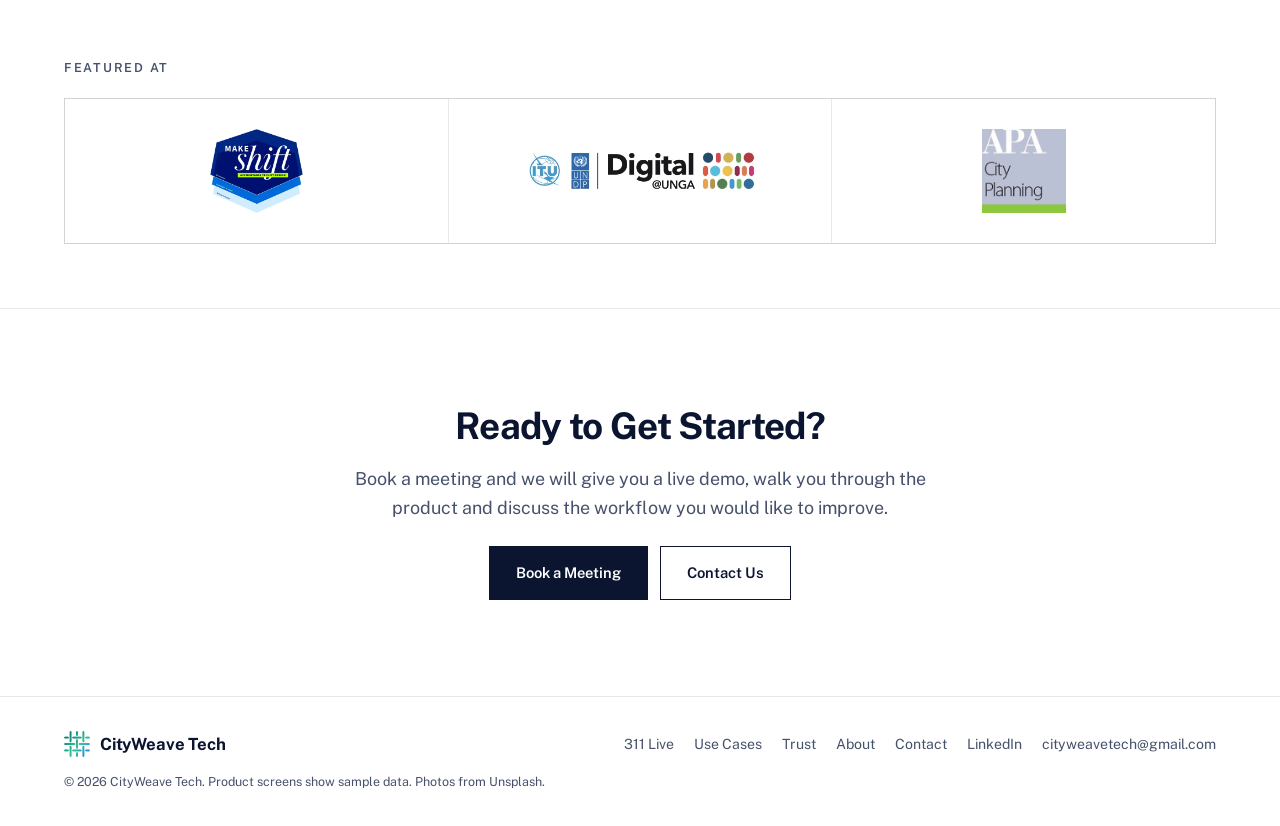
==== commit 6b6ca29b: "Remove prototype demo video, use CityWeave Tech as company name Co-Authored-By: Claude Opus 5.5 <nor" ====
--- a/index.html
+++ b/index.html
@@ -1,11 +1,11 @@
 <!doctype html>
 <html lang="en"><head><meta charset="utf-8"><meta name="viewport" content="width=device-width,initial-scale=1,viewport-fit=cover"><meta name="claude:viewport-fit-sides" content="cover">
-<title>CityWeave</title><meta name="description" content="CityWeave is a live AI agent that turns what people see and say into complete service tickets."><meta property="og:title" content="CityWeave"><meta property="og:description" content="CityWeave is a live AI agent that turns what people see and say into complete service tickets."><meta property="og:type" content="website">
+<title>CityWeave Tech</title><meta name="description" content="CityWeave Tech is a live AI agent that turns what people see and say into complete service tickets."><meta property="og:title" content="CityWeave Tech"><meta property="og:description" content="CityWeave Tech is a live AI agent that turns what people see and say into complete service tickets."><meta property="og:type" content="website">
 <link rel="icon" href="assets/favicon.png" type="image/png"><link rel="stylesheet" href="assets/style.css"></head>
-<body><header><div class="w bar"><a class="brand" href="index.html"><img src="assets/logo-cityweave.png" width="200" height="200" alt="">CityWeave</a><nav aria-label="Main"><a href="311-live.html">311 Live</a><div class="dd"><a href="use-cases.html" aria-haspopup="true">Use Cases<i class="car"></i></a><div class="ddm"><a href="311-live.html">City</a><a href="field-teams.html">Field Team</a><a href="campuses.html">Campus</a><a href="property.html">Property</a></div></div><a href="trust.html">Trust</a><a href="about.html">About</a><a href="contact.html">Contact</a></nav>
-<details class="ham"><summary aria-label="Menu"><i></i><i></i><i></i></summary><div class="hm"><a href="311-live.html">311 Live</a><a href="use-cases.html">Use Cases</a><a class="sub" href="311-live.html">City</a><a class="sub" href="field-teams.html">Field Team</a><a class="sub" href="campuses.html">Campus</a><a class="sub" href="property.html">Property</a><a href="trust.html">Trust</a><a href="about.html">About</a><a href="contact.html">Contact</a></div></details></div></header><main><section class="hero home"><img src="assets/hero-street.webp" alt="A city street and intersection"><div class="w"><h1>A Photo and a Few Words Become a Ticket a Crew Can Act On</h1><p>CityWeave is a live AI agent that turns what people see and say into a structured, actionable ticket.</p><a class="btn wh" href="https://calendly.com/cityweavetech/30min">Book a Meeting</a></div></section><section class="s"><div class="w two"><div class="a"><span class="lab">The Problem</span><h2>Forms Leave Out What Teams Need</h2></div><div class="b"><p>Problems are noticed on the go, where typing into a form is impractical. Phone reports carry urgency and frustration alongside the facts, and operators and form recipients must filter one from the other. What reaches the responsible team is rarely a clear ticket it can act on, so work begins with follow-up instead of resolution.</p></div></div></section><section class="s"><div class="w"><div class="top"><span class="lab">How It Works</span><h2>Like Talking to Someone Who Can See What You See</h2><p style="color:var(--mute);font-size:1.12rem">311 Live, our first product, lets residents report a city problem by showing it and describing it aloud.</p></div><div class="phones p4">
+<body><header><div class="w bar"><a class="brand" href="index.html"><img src="assets/logo-cityweave.png" width="200" height="200" alt="">CityWeave Tech</a><nav aria-label="Main"><a href="311-live.html">311 Live</a><div class="dd"><a href="use-cases.html" aria-haspopup="true">Use Cases<i class="car"></i></a><div class="ddm"><a href="311-live.html">City</a><a href="field-teams.html">Field Team</a><a href="campuses.html">Campus</a><a href="property.html">Property</a></div></div><a href="trust.html">Trust</a><a href="about.html">About</a><a href="contact.html">Contact</a></nav>
+<details class="ham"><summary aria-label="Menu"><i></i><i></i><i></i></summary><div class="hm"><a href="311-live.html">311 Live</a><a href="use-cases.html">Use Cases</a><a class="sub" href="311-live.html">City</a><a class="sub" href="field-teams.html">Field Team</a><a class="sub" href="campuses.html">Campus</a><a class="sub" href="property.html">Property</a><a href="trust.html">Trust</a><a href="about.html">About</a><a href="contact.html">Contact</a></div></details></div></header><main><section class="hero home"><img src="assets/hero-street.webp" alt="A city street and intersection"><div class="w"><h1>A Photo and a Few Words Become a Ticket a Crew Can Act On</h1><p>CityWeave Tech is a live AI agent that turns what people see and say into a structured, actionable ticket.</p><a class="btn wh" href="https://calendly.com/cityweavetech/30min">Book a Meeting</a></div></section><section class="s"><div class="w two"><div class="a"><span class="lab">The Problem</span><h2>Forms Leave Out What Teams Need</h2></div><div class="b"><p>Problems are noticed on the go, where typing into a form is impractical. Phone reports carry urgency and frustration alongside the facts, and operators and form recipients must filter one from the other. What reaches the responsible team is rarely a clear ticket it can act on, so work begins with follow-up instead of resolution.</p></div></div></section><section class="s"><div class="w"><div class="top"><span class="lab">How It Works</span><h2>Like Talking to Someone Who Can See What You See</h2><p style="color:var(--mute);font-size:1.12rem">311 Live, our first product, lets residents report a city problem by showing it and describing it aloud.</p></div><div class="phones p4">
 <figure><div class="pv"><video data-loop autoplay muted loop playsinline preload="auto" poster="assets/live-see.webp" aria-label="Animation of the agent identifying trash bags through the camera"><source src="assets/live-see.mp4" type="video/mp4"></video></div><figcaption><b>Show It</b>The agent sees the scene through your camera.</figcaption></figure>
 <figure><div class="pv"><video data-loop autoplay muted loop playsinline preload="metadata" poster="assets/live-ask.webp" aria-label="Animation of the agent asking about wheelchair access"><source src="assets/live-ask.mp4" type="video/mp4"></video></div><figcaption><b>Talk to It</b>It asks only what the photo can't show.</figcaption></figure>
 <figure><div class="pv"><video data-loop autoplay muted loop playsinline preload="metadata" poster="assets/live-report.webp" aria-label="Animation of a report being written for review"><source src="assets/live-report.mp4" type="video/mp4"></video></div><figcaption><b>Confirm It</b>It writes the report. You check it and send.</figcaption></figure>
-<figure><div class="pv"><video data-loop autoplay muted loop playsinline preload="metadata" poster="assets/live-track.webp" aria-label="Animation of a report tracked to resolution with a notification"><source src="assets/live-track.mp4" type="video/mp4"></video></div><figcaption><b>Track It</b>You hear back when it's fixed.</figcaption></figure></div><p class="swipe2">Swipe to see each step</p><div class="bigc"><a class="btn big" href="311-live.html">Explore 311 Live →</a></div></div></section><section class="s"><div class="w"><div class="top"><span class="lab">Solutions</span><h2>Not Just City 311</h2><p style="color:var(--mute);font-size:1.12rem">The same engine is set up with each team's own categories and fields. Other use cases include campuses, property maintenance and field crews, then housing, permits, storm damage and anywhere a form stands between people and help.</p></div><div class="g g2"><a class="card" href="311-live.html"><img src="assets/trash.webp" loading="lazy" alt="Trash bags and boxes piled on a sidewalk"><div><h3>Cities</h3><p>Complete tickets for 311 teams and the agencies behind them.</p><span>Learn More →</span></div></a><a class="card" href="campuses.html"><img src="assets/campus.webp" loading="lazy" alt="A university building and lawn"><div><h3>Campuses</h3><p>One easy way to report a problem anywhere on campus.</p><span>Learn More →</span></div></a><a class="card" href="property.html"><img src="assets/property.webp" loading="lazy" alt="A modern apartment building"><div><h3>Property</h3><p>Technical work orders that save maintenance trips and hours.</p><span>Learn More →</span></div></a><a class="card" href="field-teams.html"><img src="assets/crew.webp" loading="lazy" alt="Two field workers in safety vests"><div><h3>Field Teams</h3><p>A complete report from wherever the work is.</p><span>Learn More →</span></div></a></div></div></section><section class="s"><div class="w"><div class="top"><span class="lab">Why CityWeave</span><h2>Others Added a Chatbot. We See the Scene.</h2></div><div class="vs"><div class="vc"><svg class="ic" viewBox="0 0 48 48" fill="none" stroke="currentColor" stroke-width="2.6" stroke-linecap="round" stroke-linejoin="round"><rect x="10" y="6" width="28" height="36" rx="3"/><path d="M17 16h14M17 24h14M17 32h8"/></svg><h3>Web and App Forms</h3><ul><li><svg viewBox="0 0 20 20" fill="none" stroke="currentColor" stroke-width="2" stroke-linecap="round" opacity=".55"><path d="M5 5l10 10M15 5L5 15"/></svg><span>Sees the problem</span></li><li><svg viewBox="0 0 20 20" fill="none" stroke="currentColor" stroke-width="2" stroke-linecap="round" opacity=".55"><path d="M5 5l10 10M15 5L5 15"/></svg><span>Understands speech</span></li><li><svg viewBox="0 0 20 20" fill="none" stroke="currentColor" stroke-width="2" stroke-linecap="round" opacity=".55"><path d="M5 5l10 10M15 5L5 15"/></svg><span>Asks what's missing</span></li></ul></div><div class="vc"><svg class="ic" viewBox="0 0 48 48" fill="none" stroke="currentColor" stroke-width="2.6" stroke-linecap="round" stroke-linejoin="round"><path d="M7 9h34v24H21l-9 8v-8H7z"/><path d="M16 21h16"/></svg><h3>Text Chatbots</h3><ul><li><svg viewBox="0 0 20 20" fill="none" stroke="currentColor" stroke-width="2" stroke-linecap="round" opacity=".55"><path d="M5 5l10 10M15 5L5 15"/></svg><span>Sees the problem</span></li><li><svg viewBox="0 0 20 20" fill="none" stroke="currentColor" stroke-width="2" stroke-linecap="round" opacity=".55"><path d="M5 5l10 10M15 5L5 15"/></svg><span>Understands speech</span></li><li><svg viewBox="0 0 20 20" fill="none" stroke="currentColor" stroke-width="2.6" stroke-linecap="round" stroke-linejoin="round"><path d="M4 10.5l4 4 8-9"/></svg><span>Asks what's missing</span></li></ul></div><div class="vc"><svg class="ic" viewBox="0 0 48 48" fill="none" stroke="currentColor" stroke-width="2.6" stroke-linecap="round" stroke-linejoin="round"><path d="M14 6l6 10-4 4c2 5 7 10 12 12l4-4 10 6-3 8c-16 1-31-14-33-33z"/></svg><h3>Phone Agents</h3><ul><li><svg viewBox="0 0 20 20" fill="none" stroke="currentColor" stroke-width="2" stroke-linecap="round" opacity=".55"><path d="M5 5l10 10M15 5L5 15"/></svg><span>Sees the problem</span></li><li><svg viewBox="0 0 20 20" fill="none" stroke="currentColor" stroke-width="2.6" stroke-linecap="round" stroke-linejoin="round"><path d="M4 10.5l4 4 8-9"/></svg><span>Understands speech</span></li><li><svg viewBox="0 0 20 20" fill="none" stroke="currentColor" stroke-width="2.6" stroke-linecap="round" stroke-linejoin="round"><path d="M4 10.5l4 4 8-9"/></svg><span>Asks what's missing</span></li></ul></div><div class="vc me"><svg class="ic" viewBox="0 0 48 48" fill="none" stroke="currentColor" stroke-width="2.6" stroke-linecap="round" stroke-linejoin="round"><rect x="5" y="13" width="28" height="23" rx="3"/><circle cx="19" cy="24.5" r="6"/><path d="M38 18v13M43 14v21"/></svg><h3>CityWeave</h3><ul><li><svg viewBox="0 0 20 20" fill="none" stroke="currentColor" stroke-width="2.6" stroke-linecap="round" stroke-linejoin="round"><path d="M4 10.5l4 4 8-9"/></svg><span>Sees the problem</span></li><li><svg viewBox="0 0 20 20" fill="none" stroke="currentColor" stroke-width="2.6" stroke-linecap="round" stroke-linejoin="round"><path d="M4 10.5l4 4 8-9"/></svg><span>Understands speech</span></li><li><svg viewBox="0 0 20 20" fill="none" stroke="currentColor" stroke-width="2.6" stroke-linecap="round" stroke-linejoin="round"><path d="M4 10.5l4 4 8-9"/></svg><span>Asks what's missing</span></li></ul></div></div></div></section><section class="s"><div class="w two"><div class="a"><span class="lab">The Ask</span><h2>Help Us Find a First Pilot</h2></div><div class="b"><p>We are seeking one team to pilot one workflow with us: a city department, a campus, a property manager or any organization that wants to streamline its reporting process. An introduction or your feedback would be highly valued.</p></div></div></section><section class="s" style="padding-block:clamp(44px,5vw,64px)"><div class="w"><div class="top" style="margin-bottom:20px"><span class="lab">Featured At</span></div><div class="logos g"><div><img src="assets/logo-makeshift.webp" alt="MakeShift 2026, NYC Design Week"></div><div class="u"><img src="assets/logo-unga.webp" alt="Digital@UNGA 2026"></div><div><img src="assets/logo-apa.webp" alt="APA City Planning and Management Division"></div></div></div></section><section class="s ctr"><div class="w"><h2>Ready to Get Started?</h2><p>Book a meeting and we will give you a live demo, walk you through the product and discuss the workflow you would like to improve.</p><div class="btns"><a class="btn" href="https://calendly.com/cityweavetech/30min">Book a Meeting</a><a class="btn ln" href="mailto:cityweavetech@gmail.com">Contact Us</a></div></div></section></main><footer><div class="w"><a class="brand" href="index.html"><img src="assets/logo-cityweave.png" width="200" height="200" alt="">CityWeave</a><div class="fl"><a href="311-live.html">311 Live</a><a href="use-cases.html">Use Cases</a><a href="trust.html">Trust</a><a href="about.html">About</a><a href="contact.html">Contact</a><a href="https://www.linkedin.com/company/cityweave/">LinkedIn</a><a href="mailto:cityweavetech@gmail.com">cityweavetech@gmail.com</a></div>
-<div class="fine">© 2026 CityWeave. Product screens show sample data. Photos from Unsplash.</div></div></footer><script>if('scrollRestoration' in history){history.scrollRestoration='manual'}if(!location.hash){window.scrollTo(0,0)}addEventListener('pageshow',function(){if(!location.hash){window.scrollTo(0,0)}});(function(){var h=document.querySelector('header');function f(){h.classList.toggle('on',window.scrollY>40)}f();addEventListener('scroll',f,{passive:true})})();(function(){var v=document.querySelectorAll('video[data-loop]');if(!v.length)return;var i;if(window.matchMedia('(prefers-reduced-motion:reduce)').matches){for(i=0;i<v.length;i++){v[i].removeAttribute('autoplay');v[i].pause()}return}if('IntersectionObserver' in window){var o=new IntersectionObserver(function(e){e.forEach(function(x){if(x.isIntersecting){var p=x.target.play();if(p&&p.catch)p.catch(function(){})}else x.target.pause()})},{threshold:.2});for(i=0;i<v.length;i++)o.observe(v[i])}})();(function(){var d=document.querySelector('.dd'),m=document.querySelector('.ham');if(d&&window.matchMedia('(hover:none)').matches){d.firstElementChild.addEventListener('click',function(e){if(!d.classList.contains('open')){e.preventDefault();d.classList.add('open')}})}document.addEventListener('click',function(e){if(d&&!d.contains(e.target))d.classList.remove('open');if(m&&m.open&&!m.contains(e.target))m.open=false})})();</script></body></html>
+<figure><div class="pv"><video data-loop autoplay muted loop playsinline preload="metadata" poster="assets/live-track.webp" aria-label="Animation of a report tracked to resolution with a notification"><source src="assets/live-track.mp4" type="video/mp4"></video></div><figcaption><b>Track It</b>You hear back when it's fixed.</figcaption></figure></div><p class="swipe2">Swipe to see each step</p><div class="bigc"><a class="btn big" href="311-live.html">Explore 311 Live →</a></div></div></section><section class="s"><div class="w"><div class="top"><span class="lab">Solutions</span><h2>Not Just City 311</h2><p style="color:var(--mute);font-size:1.12rem">The same engine is set up with each team's own categories and fields. Other use cases include campuses, property maintenance and field crews, then housing, permits, storm damage and anywhere a form stands between people and help.</p></div><div class="g g2"><a class="card" href="311-live.html"><img src="assets/trash.webp" loading="lazy" alt="Trash bags and boxes piled on a sidewalk"><div><h3>Cities</h3><p>Complete tickets for 311 teams and the agencies behind them.</p><span>Learn More →</span></div></a><a class="card" href="campuses.html"><img src="assets/campus.webp" loading="lazy" alt="A university building and lawn"><div><h3>Campuses</h3><p>One easy way to report a problem anywhere on campus.</p><span>Learn More →</span></div></a><a class="card" href="property.html"><img src="assets/property.webp" loading="lazy" alt="A modern apartment building"><div><h3>Property</h3><p>Technical work orders that save maintenance trips and hours.</p><span>Learn More →</span></div></a><a class="card" href="field-teams.html"><img src="assets/crew.webp" loading="lazy" alt="Two field workers in safety vests"><div><h3>Field Teams</h3><p>A complete report from wherever the work is.</p><span>Learn More →</span></div></a></div></div></section><section class="s"><div class="w"><div class="top"><span class="lab">Why CityWeave Tech</span><h2>Others Added a Chatbot. We See the Scene.</h2></div><div class="vs"><div class="vc"><svg class="ic" viewBox="0 0 48 48" fill="none" stroke="currentColor" stroke-width="2.6" stroke-linecap="round" stroke-linejoin="round"><rect x="10" y="6" width="28" height="36" rx="3"/><path d="M17 16h14M17 24h14M17 32h8"/></svg><h3>Web and App Forms</h3><ul><li><svg viewBox="0 0 20 20" fill="none" stroke="currentColor" stroke-width="2" stroke-linecap="round" opacity=".55"><path d="M5 5l10 10M15 5L5 15"/></svg><span>Sees the problem</span></li><li><svg viewBox="0 0 20 20" fill="none" stroke="currentColor" stroke-width="2" stroke-linecap="round" opacity=".55"><path d="M5 5l10 10M15 5L5 15"/></svg><span>Understands speech</span></li><li><svg viewBox="0 0 20 20" fill="none" stroke="currentColor" stroke-width="2" stroke-linecap="round" opacity=".55"><path d="M5 5l10 10M15 5L5 15"/></svg><span>Asks what's missing</span></li></ul></div><div class="vc"><svg class="ic" viewBox="0 0 48 48" fill="none" stroke="currentColor" stroke-width="2.6" stroke-linecap="round" stroke-linejoin="round"><path d="M7 9h34v24H21l-9 8v-8H7z"/><path d="M16 21h16"/></svg><h3>Text Chatbots</h3><ul><li><svg viewBox="0 0 20 20" fill="none" stroke="currentColor" stroke-width="2" stroke-linecap="round" opacity=".55"><path d="M5 5l10 10M15 5L5 15"/></svg><span>Sees the problem</span></li><li><svg viewBox="0 0 20 20" fill="none" stroke="currentColor" stroke-width="2" stroke-linecap="round" opacity=".55"><path d="M5 5l10 10M15 5L5 15"/></svg><span>Understands speech</span></li><li><svg viewBox="0 0 20 20" fill="none" stroke="currentColor" stroke-width="2.6" stroke-linecap="round" stroke-linejoin="round"><path d="M4 10.5l4 4 8-9"/></svg><span>Asks what's missing</span></li></ul></div><div class="vc"><svg class="ic" viewBox="0 0 48 48" fill="none" stroke="currentColor" stroke-width="2.6" stroke-linecap="round" stroke-linejoin="round"><path d="M14 6l6 10-4 4c2 5 7 10 12 12l4-4 10 6-3 8c-16 1-31-14-33-33z"/></svg><h3>Phone Agents</h3><ul><li><svg viewBox="0 0 20 20" fill="none" stroke="currentColor" stroke-width="2" stroke-linecap="round" opacity=".55"><path d="M5 5l10 10M15 5L5 15"/></svg><span>Sees the problem</span></li><li><svg viewBox="0 0 20 20" fill="none" stroke="currentColor" stroke-width="2.6" stroke-linecap="round" stroke-linejoin="round"><path d="M4 10.5l4 4 8-9"/></svg><span>Understands speech</span></li><li><svg viewBox="0 0 20 20" fill="none" stroke="currentColor" stroke-width="2.6" stroke-linecap="round" stroke-linejoin="round"><path d="M4 10.5l4 4 8-9"/></svg><span>Asks what's missing</span></li></ul></div><div class="vc me"><svg class="ic" viewBox="0 0 48 48" fill="none" stroke="currentColor" stroke-width="2.6" stroke-linecap="round" stroke-linejoin="round"><rect x="5" y="13" width="28" height="23" rx="3"/><circle cx="19" cy="24.5" r="6"/><path d="M38 18v13M43 14v21"/></svg><h3>CityWeave Tech</h3><ul><li><svg viewBox="0 0 20 20" fill="none" stroke="currentColor" stroke-width="2.6" stroke-linecap="round" stroke-linejoin="round"><path d="M4 10.5l4 4 8-9"/></svg><span>Sees the problem</span></li><li><svg viewBox="0 0 20 20" fill="none" stroke="currentColor" stroke-width="2.6" stroke-linecap="round" stroke-linejoin="round"><path d="M4 10.5l4 4 8-9"/></svg><span>Understands speech</span></li><li><svg viewBox="0 0 20 20" fill="none" stroke="currentColor" stroke-width="2.6" stroke-linecap="round" stroke-linejoin="round"><path d="M4 10.5l4 4 8-9"/></svg><span>Asks what's missing</span></li></ul></div></div></div></section><section class="s"><div class="w two"><div class="a"><span class="lab">The Ask</span><h2>Help Us Find a First Pilot</h2></div><div class="b"><p>We are seeking one team to pilot one workflow with us: a city department, a campus, a property manager or any organization that wants to streamline its reporting process. An introduction or your feedback would be highly valued.</p></div></div></section><section class="s" style="padding-block:clamp(44px,5vw,64px)"><div class="w"><div class="top" style="margin-bottom:20px"><span class="lab">Featured At</span></div><div class="logos g"><div><img src="assets/logo-makeshift.webp" alt="MakeShift 2026, NYC Design Week"></div><div class="u"><img src="assets/logo-unga.webp" alt="Digital@UNGA 2026"></div><div><img src="assets/logo-apa.webp" alt="APA City Planning and Management Division"></div></div></div></section><section class="s ctr"><div class="w"><h2>Ready to Get Started?</h2><p>Book a meeting and we will give you a live demo, walk you through the product and discuss the workflow you would like to improve.</p><div class="btns"><a class="btn" href="https://calendly.com/cityweavetech/30min">Book a Meeting</a><a class="btn ln" href="mailto:cityweavetech@gmail.com">Contact Us</a></div></div></section></main><footer><div class="w"><a class="brand" href="index.html"><img src="assets/logo-cityweave.png" width="200" height="200" alt="">CityWeave Tech</a><div class="fl"><a href="311-live.html">311 Live</a><a href="use-cases.html">Use Cases</a><a href="trust.html">Trust</a><a href="about.html">About</a><a href="contact.html">Contact</a><a href="https://www.linkedin.com/company/cityweave/">LinkedIn</a><a href="mailto:cityweavetech@gmail.com">cityweavetech@gmail.com</a></div>
+<div class="fine">© 2026 CityWeave Tech. Product screens show sample data. Photos from Unsplash.</div></div></footer><script>if('scrollRestoration' in history){history.scrollRestoration='manual'}if(!location.hash){window.scrollTo(0,0)}addEventListener('pageshow',function(){if(!location.hash){window.scrollTo(0,0)}});(function(){var h=document.querySelector('header');function f(){h.classList.toggle('on',window.scrollY>40)}f();addEventListener('scroll',f,{passive:true})})();(function(){var v=document.querySelectorAll('video[data-loop]');if(!v.length)return;var i;if(window.matchMedia('(prefers-reduced-motion:reduce)').matches){for(i=0;i<v.length;i++){v[i].removeAttribute('autoplay');v[i].pause()}return}if('IntersectionObserver' in window){var o=new IntersectionObserver(function(e){e.forEach(function(x){if(x.isIntersecting){var p=x.target.play();if(p&&p.catch)p.catch(function(){})}else x.target.pause()})},{threshold:.2});for(i=0;i<v.length;i++)o.observe(v[i])}})();(function(){var d=document.querySelector('.dd'),m=document.querySelector('.ham');if(d&&window.matchMedia('(hover:none)').matches){d.firstElementChild.addEventListener('click',function(e){if(!d.classList.contains('open')){e.preventDefault();d.classList.add('open')}})}document.addEventListener('click',function(e){if(d&&!d.contains(e.target))d.classList.remove('open');if(m&&m.open&&!m.contains(e.target))m.open=false})})();</script></body></html>
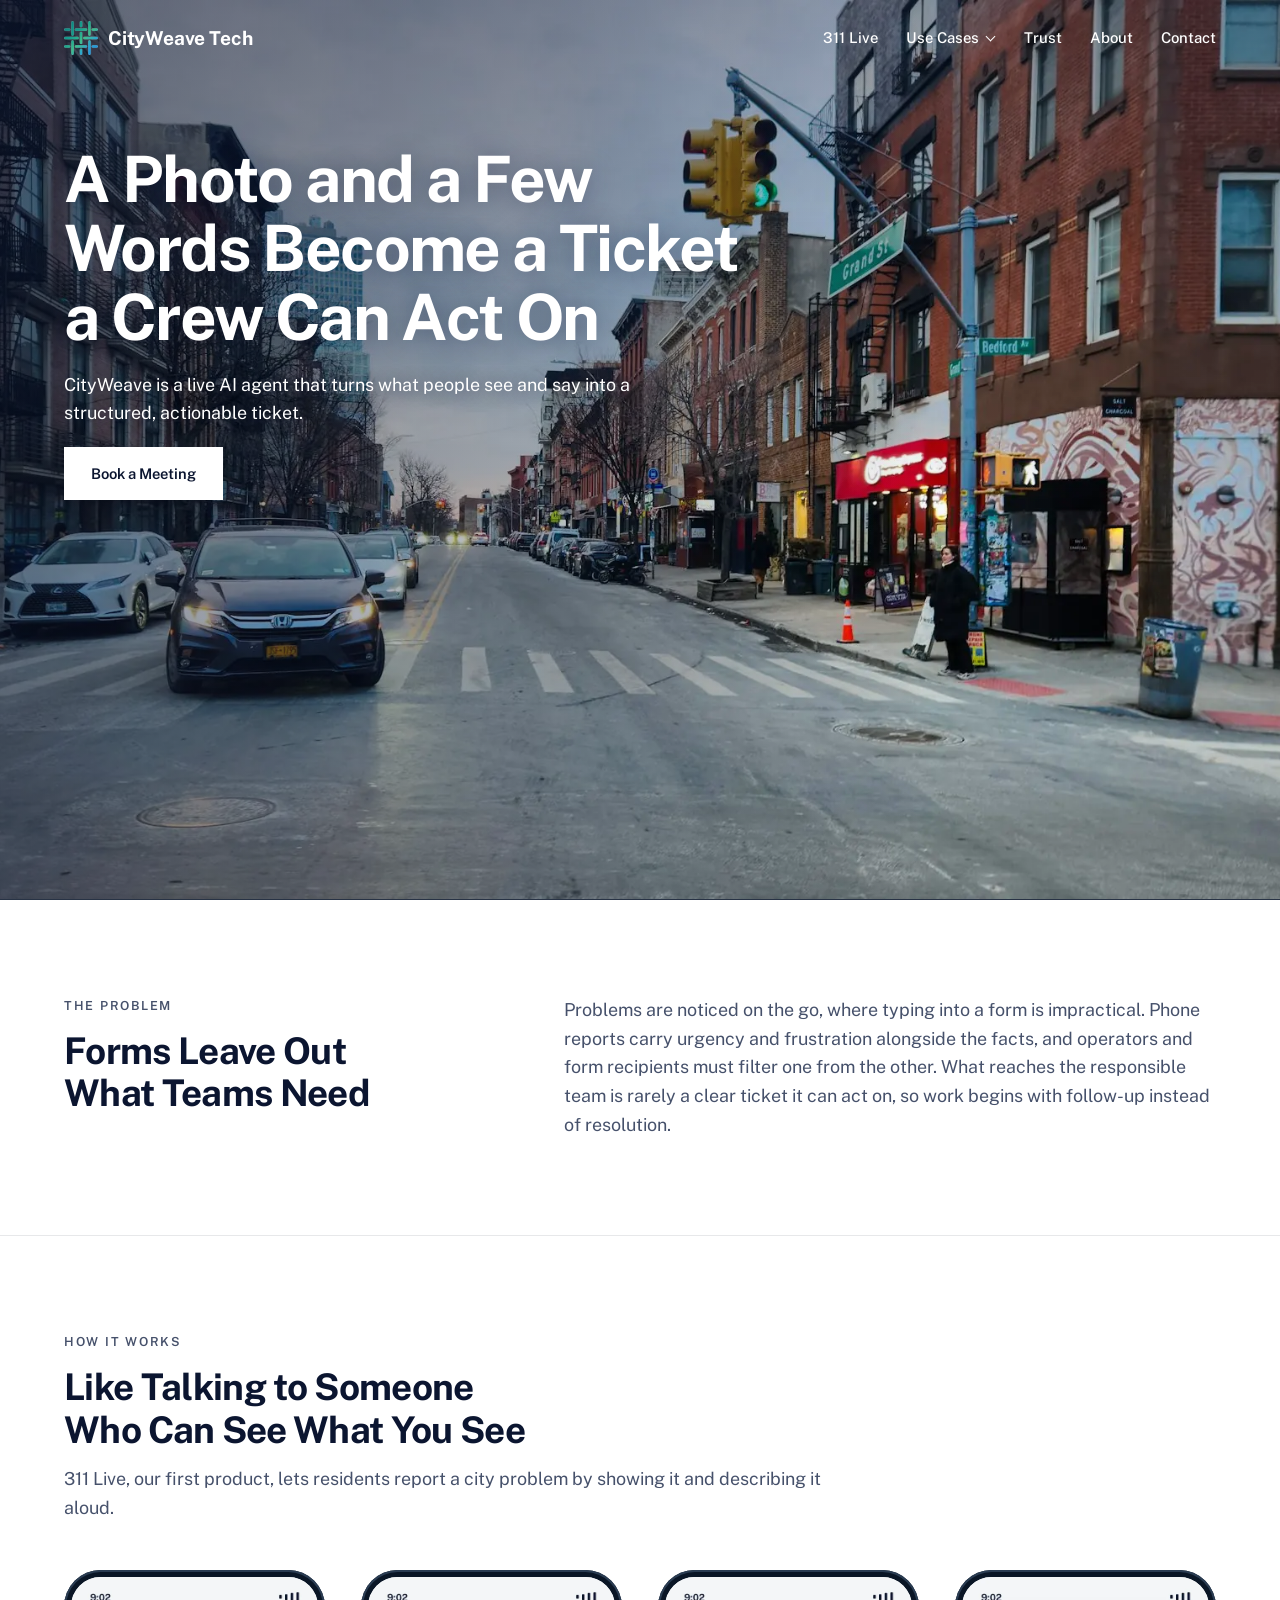
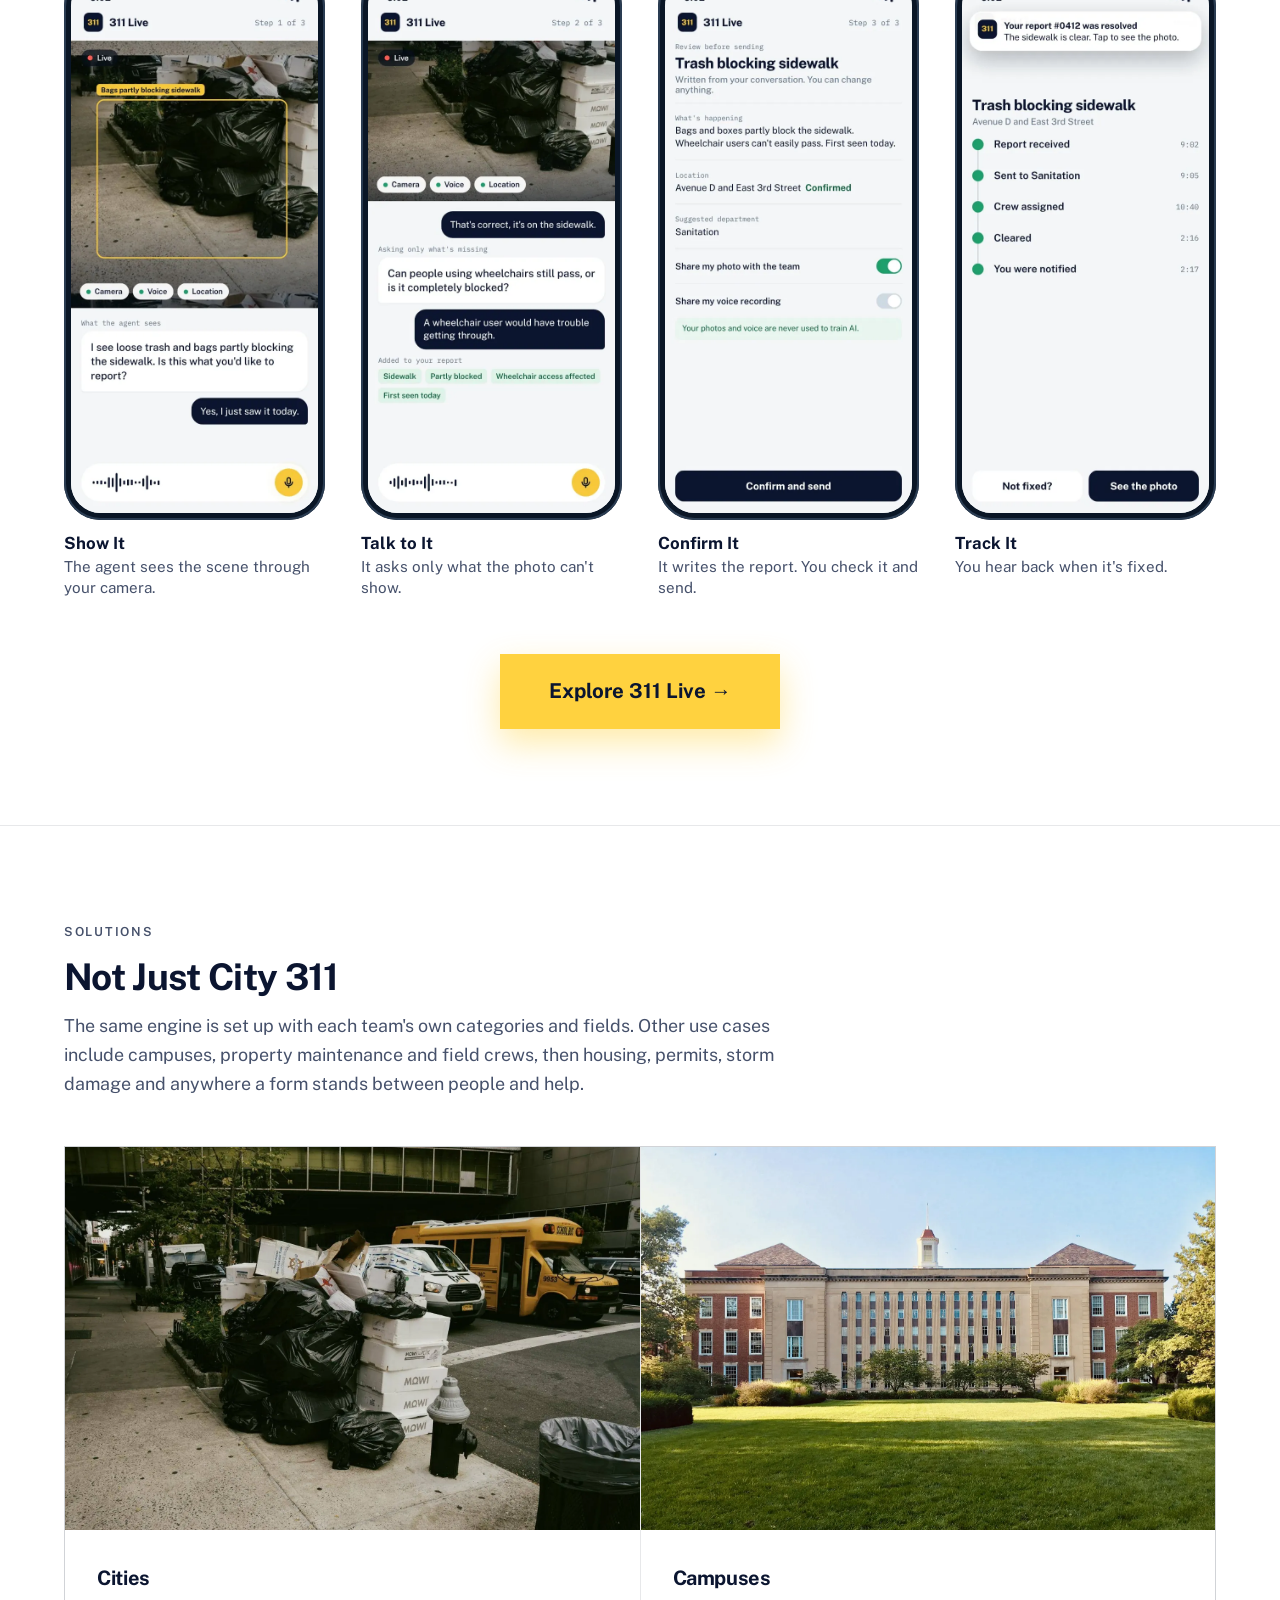
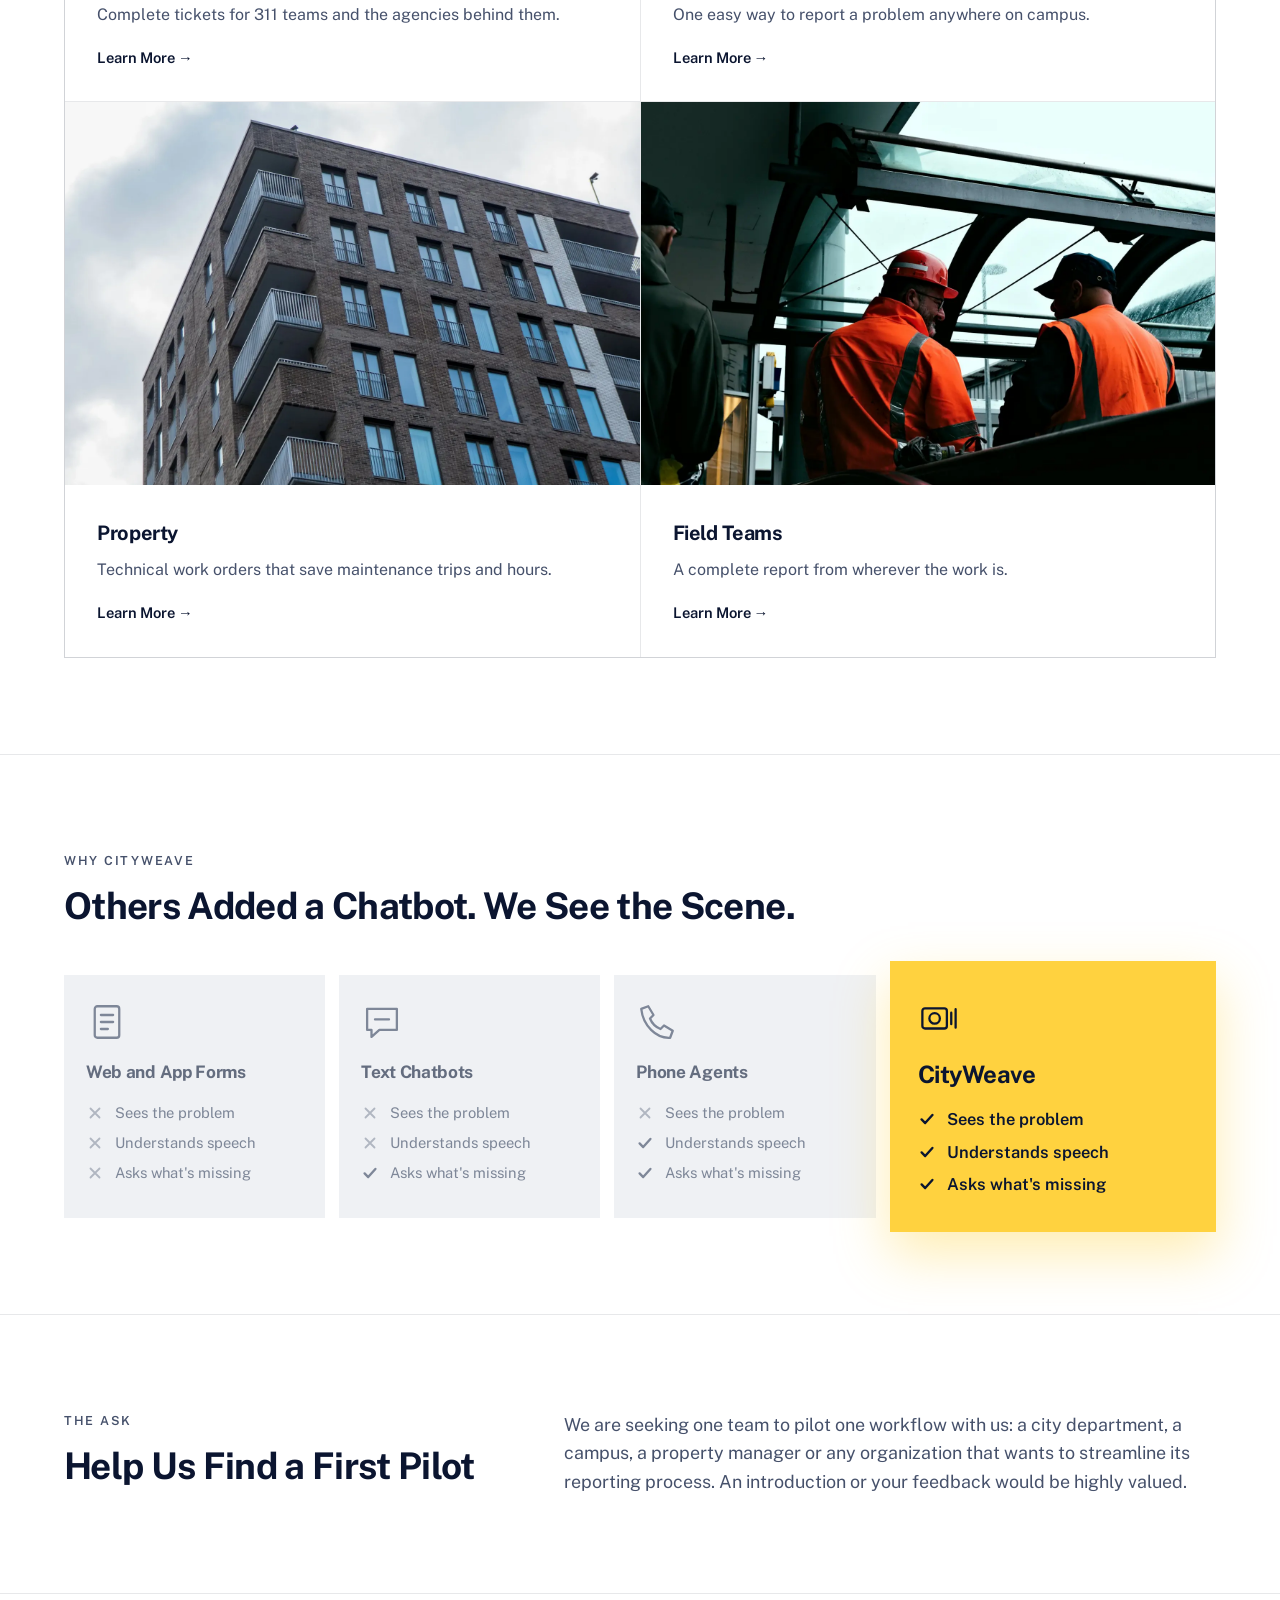
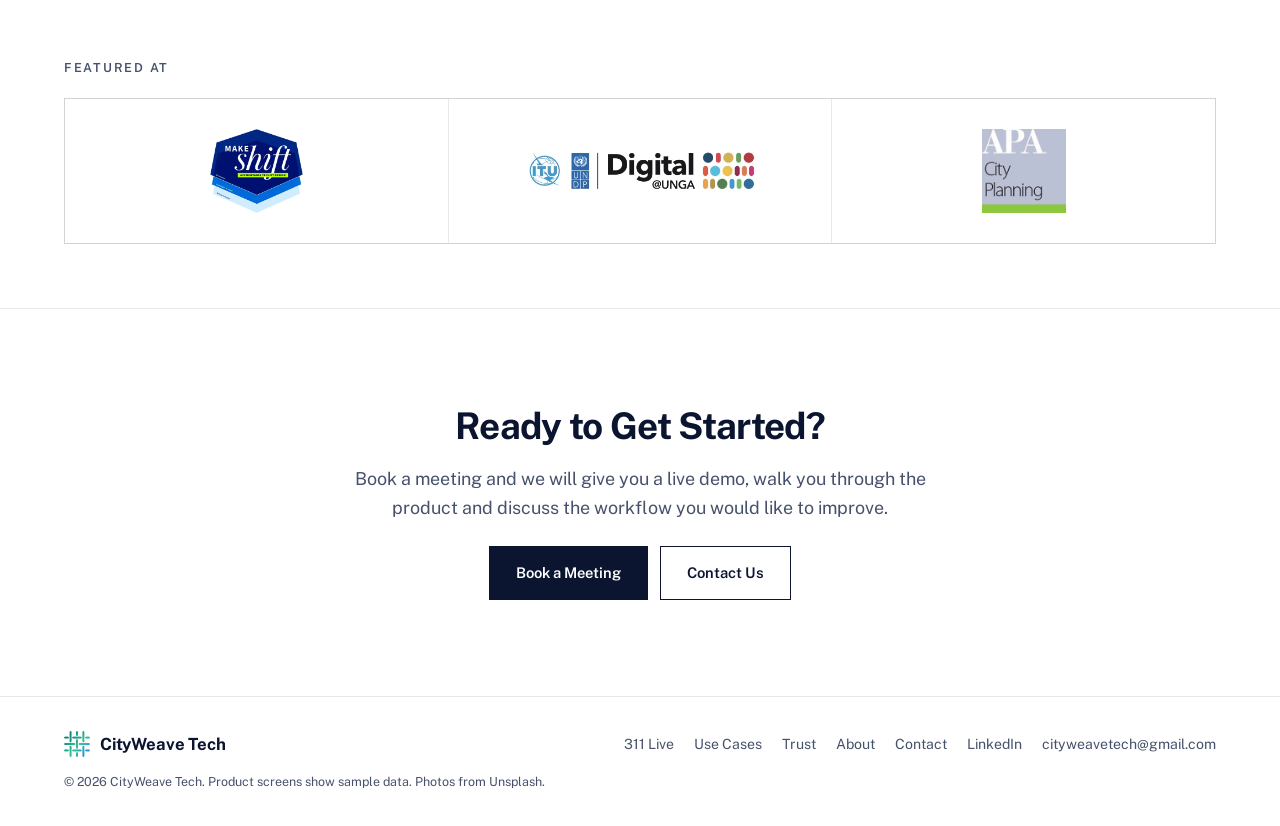
==== commit 930193d4: "Restructure 311 Live into three steps, limit CityWeave Tech to company name Co-Authored-By: Claude O" ====
--- a/index.html
+++ b/index.html
@@ -1,11 +1,11 @@
 <!doctype html>
 <html lang="en"><head><meta charset="utf-8"><meta name="viewport" content="width=device-width,initial-scale=1,viewport-fit=cover"><meta name="claude:viewport-fit-sides" content="cover">
-<title>CityWeave Tech</title><meta name="description" content="CityWeave Tech is a live AI agent that turns what people see and say into complete service tickets."><meta property="og:title" content="CityWeave Tech"><meta property="og:description" content="CityWeave Tech is a live AI agent that turns what people see and say into complete service tickets."><meta property="og:type" content="website">
+<title>CityWeave Tech</title><meta name="description" content="CityWeave is a live AI agent that turns what people see and say into complete service tickets."><meta property="og:title" content="CityWeave Tech"><meta property="og:description" content="CityWeave is a live AI agent that turns what people see and say into complete service tickets."><meta property="og:type" content="website">
 <link rel="icon" href="assets/favicon.png" type="image/png"><link rel="stylesheet" href="assets/style.css"></head>
 <body><header><div class="w bar"><a class="brand" href="index.html"><img src="assets/logo-cityweave.png" width="200" height="200" alt="">CityWeave Tech</a><nav aria-label="Main"><a href="311-live.html">311 Live</a><div class="dd"><a href="use-cases.html" aria-haspopup="true">Use Cases<i class="car"></i></a><div class="ddm"><a href="311-live.html">City</a><a href="field-teams.html">Field Team</a><a href="campuses.html">Campus</a><a href="property.html">Property</a></div></div><a href="trust.html">Trust</a><a href="about.html">About</a><a href="contact.html">Contact</a></nav>
-<details class="ham"><summary aria-label="Menu"><i></i><i></i><i></i></summary><div class="hm"><a href="311-live.html">311 Live</a><a href="use-cases.html">Use Cases</a><a class="sub" href="311-live.html">City</a><a class="sub" href="field-teams.html">Field Team</a><a class="sub" href="campuses.html">Campus</a><a class="sub" href="property.html">Property</a><a href="trust.html">Trust</a><a href="about.html">About</a><a href="contact.html">Contact</a></div></details></div></header><main><section class="hero home"><img src="assets/hero-street.webp" alt="A city street and intersection"><div class="w"><h1>A Photo and a Few Words Become a Ticket a Crew Can Act On</h1><p>CityWeave Tech is a live AI agent that turns what people see and say into a structured, actionable ticket.</p><a class="btn wh" href="https://calendly.com/cityweavetech/30min">Book a Meeting</a></div></section><section class="s"><div class="w two"><div class="a"><span class="lab">The Problem</span><h2>Forms Leave Out What Teams Need</h2></div><div class="b"><p>Problems are noticed on the go, where typing into a form is impractical. Phone reports carry urgency and frustration alongside the facts, and operators and form recipients must filter one from the other. What reaches the responsible team is rarely a clear ticket it can act on, so work begins with follow-up instead of resolution.</p></div></div></section><section class="s"><div class="w"><div class="top"><span class="lab">How It Works</span><h2>Like Talking to Someone Who Can See What You See</h2><p style="color:var(--mute);font-size:1.12rem">311 Live, our first product, lets residents report a city problem by showing it and describing it aloud.</p></div><div class="phones p4">
+<details class="ham"><summary aria-label="Menu"><i></i><i></i><i></i></summary><div class="hm"><a href="311-live.html">311 Live</a><a href="use-cases.html">Use Cases</a><a class="sub" href="311-live.html">City</a><a class="sub" href="field-teams.html">Field Team</a><a class="sub" href="campuses.html">Campus</a><a class="sub" href="property.html">Property</a><a href="trust.html">Trust</a><a href="about.html">About</a><a href="contact.html">Contact</a></div></details></div></header><main><section class="hero home"><img src="assets/hero-street.webp" alt="A city street and intersection"><div class="w"><h1>A Photo and a Few Words Become a Ticket a Crew Can Act On</h1><p>CityWeave is a live AI agent that turns what people see and say into a structured, actionable ticket.</p><a class="btn wh" href="https://calendly.com/cityweavetech/30min">Book a Meeting</a></div></section><section class="s"><div class="w two"><div class="a"><span class="lab">The Problem</span><h2>Forms Leave Out What Teams Need</h2></div><div class="b"><p>Problems are noticed on the go, where typing into a form is impractical. Phone reports carry urgency and frustration alongside the facts, and operators and form recipients must filter one from the other. What reaches the responsible team is rarely a clear ticket it can act on, so work begins with follow-up instead of resolution.</p></div></div></section><section class="s"><div class="w"><div class="top"><span class="lab">How It Works</span><h2>Like Talking to Someone Who Can See What You See</h2><p style="color:var(--mute);font-size:1.12rem">311 Live, our first product, lets residents report a city problem by showing it and describing it aloud.</p></div><div class="phones p4">
 <figure><div class="pv"><video data-loop autoplay muted loop playsinline preload="auto" poster="assets/live-see.webp" aria-label="Animation of the agent identifying trash bags through the camera"><source src="assets/live-see.mp4" type="video/mp4"></video></div><figcaption><b>Show It</b>The agent sees the scene through your camera.</figcaption></figure>
 <figure><div class="pv"><video data-loop autoplay muted loop playsinline preload="metadata" poster="assets/live-ask.webp" aria-label="Animation of the agent asking about wheelchair access"><source src="assets/live-ask.mp4" type="video/mp4"></video></div><figcaption><b>Talk to It</b>It asks only what the photo can't show.</figcaption></figure>
 <figure><div class="pv"><video data-loop autoplay muted loop playsinline preload="metadata" poster="assets/live-report.webp" aria-label="Animation of a report being written for review"><source src="assets/live-report.mp4" type="video/mp4"></video></div><figcaption><b>Confirm It</b>It writes the report. You check it and send.</figcaption></figure>
-<figure><div class="pv"><video data-loop autoplay muted loop playsinline preload="metadata" poster="assets/live-track.webp" aria-label="Animation of a report tracked to resolution with a notification"><source src="assets/live-track.mp4" type="video/mp4"></video></div><figcaption><b>Track It</b>You hear back when it's fixed.</figcaption></figure></div><p class="swipe2">Swipe to see each step</p><div class="bigc"><a class="btn big" href="311-live.html">Explore 311 Live →</a></div></div></section><section class="s"><div class="w"><div class="top"><span class="lab">Solutions</span><h2>Not Just City 311</h2><p style="color:var(--mute);font-size:1.12rem">The same engine is set up with each team's own categories and fields. Other use cases include campuses, property maintenance and field crews, then housing, permits, storm damage and anywhere a form stands between people and help.</p></div><div class="g g2"><a class="card" href="311-live.html"><img src="assets/trash.webp" loading="lazy" alt="Trash bags and boxes piled on a sidewalk"><div><h3>Cities</h3><p>Complete tickets for 311 teams and the agencies behind them.</p><span>Learn More →</span></div></a><a class="card" href="campuses.html"><img src="assets/campus.webp" loading="lazy" alt="A university building and lawn"><div><h3>Campuses</h3><p>One easy way to report a problem anywhere on campus.</p><span>Learn More →</span></div></a><a class="card" href="property.html"><img src="assets/property.webp" loading="lazy" alt="A modern apartment building"><div><h3>Property</h3><p>Technical work orders that save maintenance trips and hours.</p><span>Learn More →</span></div></a><a class="card" href="field-teams.html"><img src="assets/crew.webp" loading="lazy" alt="Two field workers in safety vests"><div><h3>Field Teams</h3><p>A complete report from wherever the work is.</p><span>Learn More →</span></div></a></div></div></section><section class="s"><div class="w"><div class="top"><span class="lab">Why CityWeave Tech</span><h2>Others Added a Chatbot. We See the Scene.</h2></div><div class="vs"><div class="vc"><svg class="ic" viewBox="0 0 48 48" fill="none" stroke="currentColor" stroke-width="2.6" stroke-linecap="round" stroke-linejoin="round"><rect x="10" y="6" width="28" height="36" rx="3"/><path d="M17 16h14M17 24h14M17 32h8"/></svg><h3>Web and App Forms</h3><ul><li><svg viewBox="0 0 20 20" fill="none" stroke="currentColor" stroke-width="2" stroke-linecap="round" opacity=".55"><path d="M5 5l10 10M15 5L5 15"/></svg><span>Sees the problem</span></li><li><svg viewBox="0 0 20 20" fill="none" stroke="currentColor" stroke-width="2" stroke-linecap="round" opacity=".55"><path d="M5 5l10 10M15 5L5 15"/></svg><span>Understands speech</span></li><li><svg viewBox="0 0 20 20" fill="none" stroke="currentColor" stroke-width="2" stroke-linecap="round" opacity=".55"><path d="M5 5l10 10M15 5L5 15"/></svg><span>Asks what's missing</span></li></ul></div><div class="vc"><svg class="ic" viewBox="0 0 48 48" fill="none" stroke="currentColor" stroke-width="2.6" stroke-linecap="round" stroke-linejoin="round"><path d="M7 9h34v24H21l-9 8v-8H7z"/><path d="M16 21h16"/></svg><h3>Text Chatbots</h3><ul><li><svg viewBox="0 0 20 20" fill="none" stroke="currentColor" stroke-width="2" stroke-linecap="round" opacity=".55"><path d="M5 5l10 10M15 5L5 15"/></svg><span>Sees the problem</span></li><li><svg viewBox="0 0 20 20" fill="none" stroke="currentColor" stroke-width="2" stroke-linecap="round" opacity=".55"><path d="M5 5l10 10M15 5L5 15"/></svg><span>Understands speech</span></li><li><svg viewBox="0 0 20 20" fill="none" stroke="currentColor" stroke-width="2.6" stroke-linecap="round" stroke-linejoin="round"><path d="M4 10.5l4 4 8-9"/></svg><span>Asks what's missing</span></li></ul></div><div class="vc"><svg class="ic" viewBox="0 0 48 48" fill="none" stroke="currentColor" stroke-width="2.6" stroke-linecap="round" stroke-linejoin="round"><path d="M14 6l6 10-4 4c2 5 7 10 12 12l4-4 10 6-3 8c-16 1-31-14-33-33z"/></svg><h3>Phone Agents</h3><ul><li><svg viewBox="0 0 20 20" fill="none" stroke="currentColor" stroke-width="2" stroke-linecap="round" opacity=".55"><path d="M5 5l10 10M15 5L5 15"/></svg><span>Sees the problem</span></li><li><svg viewBox="0 0 20 20" fill="none" stroke="currentColor" stroke-width="2.6" stroke-linecap="round" stroke-linejoin="round"><path d="M4 10.5l4 4 8-9"/></svg><span>Understands speech</span></li><li><svg viewBox="0 0 20 20" fill="none" stroke="currentColor" stroke-width="2.6" stroke-linecap="round" stroke-linejoin="round"><path d="M4 10.5l4 4 8-9"/></svg><span>Asks what's missing</span></li></ul></div><div class="vc me"><svg class="ic" viewBox="0 0 48 48" fill="none" stroke="currentColor" stroke-width="2.6" stroke-linecap="round" stroke-linejoin="round"><rect x="5" y="13" width="28" height="23" rx="3"/><circle cx="19" cy="24.5" r="6"/><path d="M38 18v13M43 14v21"/></svg><h3>CityWeave Tech</h3><ul><li><svg viewBox="0 0 20 20" fill="none" stroke="currentColor" stroke-width="2.6" stroke-linecap="round" stroke-linejoin="round"><path d="M4 10.5l4 4 8-9"/></svg><span>Sees the problem</span></li><li><svg viewBox="0 0 20 20" fill="none" stroke="currentColor" stroke-width="2.6" stroke-linecap="round" stroke-linejoin="round"><path d="M4 10.5l4 4 8-9"/></svg><span>Understands speech</span></li><li><svg viewBox="0 0 20 20" fill="none" stroke="currentColor" stroke-width="2.6" stroke-linecap="round" stroke-linejoin="round"><path d="M4 10.5l4 4 8-9"/></svg><span>Asks what's missing</span></li></ul></div></div></div></section><section class="s"><div class="w two"><div class="a"><span class="lab">The Ask</span><h2>Help Us Find a First Pilot</h2></div><div class="b"><p>We are seeking one team to pilot one workflow with us: a city department, a campus, a property manager or any organization that wants to streamline its reporting process. An introduction or your feedback would be highly valued.</p></div></div></section><section class="s" style="padding-block:clamp(44px,5vw,64px)"><div class="w"><div class="top" style="margin-bottom:20px"><span class="lab">Featured At</span></div><div class="logos g"><div><img src="assets/logo-makeshift.webp" alt="MakeShift 2026, NYC Design Week"></div><div class="u"><img src="assets/logo-unga.webp" alt="Digital@UNGA 2026"></div><div><img src="assets/logo-apa.webp" alt="APA City Planning and Management Division"></div></div></div></section><section class="s ctr"><div class="w"><h2>Ready to Get Started?</h2><p>Book a meeting and we will give you a live demo, walk you through the product and discuss the workflow you would like to improve.</p><div class="btns"><a class="btn" href="https://calendly.com/cityweavetech/30min">Book a Meeting</a><a class="btn ln" href="mailto:cityweavetech@gmail.com">Contact Us</a></div></div></section></main><footer><div class="w"><a class="brand" href="index.html"><img src="assets/logo-cityweave.png" width="200" height="200" alt="">CityWeave Tech</a><div class="fl"><a href="311-live.html">311 Live</a><a href="use-cases.html">Use Cases</a><a href="trust.html">Trust</a><a href="about.html">About</a><a href="contact.html">Contact</a><a href="https://www.linkedin.com/company/cityweave/">LinkedIn</a><a href="mailto:cityweavetech@gmail.com">cityweavetech@gmail.com</a></div>
+<figure><div class="pv"><video data-loop autoplay muted loop playsinline preload="metadata" poster="assets/live-track.webp" aria-label="Animation of a report tracked to resolution with a notification"><source src="assets/live-track.mp4" type="video/mp4"></video></div><figcaption><b>Track It</b>You hear back when it's fixed.</figcaption></figure></div><p class="swipe2">Swipe to see each step</p><div class="bigc"><a class="btn big" href="311-live.html">Explore 311 Live →</a></div></div></section><section class="s"><div class="w"><div class="top"><span class="lab">Solutions</span><h2>Not Just City 311</h2><p style="color:var(--mute);font-size:1.12rem">The same engine is set up with each team's own categories and fields. Other use cases include campuses, property maintenance and field crews, then housing, permits, storm damage and anywhere a form stands between people and help.</p></div><div class="g g2"><a class="card" href="311-live.html"><img src="assets/trash.webp" loading="lazy" alt="Trash bags and boxes piled on a sidewalk"><div><h3>Cities</h3><p>Complete tickets for 311 teams and the agencies behind them.</p><span>Learn More →</span></div></a><a class="card" href="campuses.html"><img src="assets/campus.webp" loading="lazy" alt="A university building and lawn"><div><h3>Campuses</h3><p>One easy way to report a problem anywhere on campus.</p><span>Learn More →</span></div></a><a class="card" href="property.html"><img src="assets/property.webp" loading="lazy" alt="A modern apartment building"><div><h3>Property</h3><p>Technical work orders that save maintenance trips and hours.</p><span>Learn More →</span></div></a><a class="card" href="field-teams.html"><img src="assets/crew.webp" loading="lazy" alt="Two field workers in safety vests"><div><h3>Field Teams</h3><p>A complete report from wherever the work is.</p><span>Learn More →</span></div></a></div></div></section><section class="s"><div class="w"><div class="top"><span class="lab">Why CityWeave</span><h2>Others Added a Chatbot. We See the Scene.</h2></div><div class="vs"><div class="vc"><svg class="ic" viewBox="0 0 48 48" fill="none" stroke="currentColor" stroke-width="2.6" stroke-linecap="round" stroke-linejoin="round"><rect x="10" y="6" width="28" height="36" rx="3"/><path d="M17 16h14M17 24h14M17 32h8"/></svg><h3>Web and App Forms</h3><ul><li><svg viewBox="0 0 20 20" fill="none" stroke="currentColor" stroke-width="2" stroke-linecap="round" opacity=".55"><path d="M5 5l10 10M15 5L5 15"/></svg><span>Sees the problem</span></li><li><svg viewBox="0 0 20 20" fill="none" stroke="currentColor" stroke-width="2" stroke-linecap="round" opacity=".55"><path d="M5 5l10 10M15 5L5 15"/></svg><span>Understands speech</span></li><li><svg viewBox="0 0 20 20" fill="none" stroke="currentColor" stroke-width="2" stroke-linecap="round" opacity=".55"><path d="M5 5l10 10M15 5L5 15"/></svg><span>Asks what's missing</span></li></ul></div><div class="vc"><svg class="ic" viewBox="0 0 48 48" fill="none" stroke="currentColor" stroke-width="2.6" stroke-linecap="round" stroke-linejoin="round"><path d="M7 9h34v24H21l-9 8v-8H7z"/><path d="M16 21h16"/></svg><h3>Text Chatbots</h3><ul><li><svg viewBox="0 0 20 20" fill="none" stroke="currentColor" stroke-width="2" stroke-linecap="round" opacity=".55"><path d="M5 5l10 10M15 5L5 15"/></svg><span>Sees the problem</span></li><li><svg viewBox="0 0 20 20" fill="none" stroke="currentColor" stroke-width="2" stroke-linecap="round" opacity=".55"><path d="M5 5l10 10M15 5L5 15"/></svg><span>Understands speech</span></li><li><svg viewBox="0 0 20 20" fill="none" stroke="currentColor" stroke-width="2.6" stroke-linecap="round" stroke-linejoin="round"><path d="M4 10.5l4 4 8-9"/></svg><span>Asks what's missing</span></li></ul></div><div class="vc"><svg class="ic" viewBox="0 0 48 48" fill="none" stroke="currentColor" stroke-width="2.6" stroke-linecap="round" stroke-linejoin="round"><path d="M14 6l6 10-4 4c2 5 7 10 12 12l4-4 10 6-3 8c-16 1-31-14-33-33z"/></svg><h3>Phone Agents</h3><ul><li><svg viewBox="0 0 20 20" fill="none" stroke="currentColor" stroke-width="2" stroke-linecap="round" opacity=".55"><path d="M5 5l10 10M15 5L5 15"/></svg><span>Sees the problem</span></li><li><svg viewBox="0 0 20 20" fill="none" stroke="currentColor" stroke-width="2.6" stroke-linecap="round" stroke-linejoin="round"><path d="M4 10.5l4 4 8-9"/></svg><span>Understands speech</span></li><li><svg viewBox="0 0 20 20" fill="none" stroke="currentColor" stroke-width="2.6" stroke-linecap="round" stroke-linejoin="round"><path d="M4 10.5l4 4 8-9"/></svg><span>Asks what's missing</span></li></ul></div><div class="vc me"><svg class="ic" viewBox="0 0 48 48" fill="none" stroke="currentColor" stroke-width="2.6" stroke-linecap="round" stroke-linejoin="round"><rect x="5" y="13" width="28" height="23" rx="3"/><circle cx="19" cy="24.5" r="6"/><path d="M38 18v13M43 14v21"/></svg><h3>CityWeave</h3><ul><li><svg viewBox="0 0 20 20" fill="none" stroke="currentColor" stroke-width="2.6" stroke-linecap="round" stroke-linejoin="round"><path d="M4 10.5l4 4 8-9"/></svg><span>Sees the problem</span></li><li><svg viewBox="0 0 20 20" fill="none" stroke="currentColor" stroke-width="2.6" stroke-linecap="round" stroke-linejoin="round"><path d="M4 10.5l4 4 8-9"/></svg><span>Understands speech</span></li><li><svg viewBox="0 0 20 20" fill="none" stroke="currentColor" stroke-width="2.6" stroke-linecap="round" stroke-linejoin="round"><path d="M4 10.5l4 4 8-9"/></svg><span>Asks what's missing</span></li></ul></div></div></div></section><section class="s"><div class="w two"><div class="a"><span class="lab">The Ask</span><h2>Help Us Find a First Pilot</h2></div><div class="b"><p>We are seeking one team to pilot one workflow with us: a city department, a campus, a property manager or any organization that wants to streamline its reporting process. An introduction or your feedback would be highly valued.</p></div></div></section><section class="s" style="padding-block:clamp(44px,5vw,64px)"><div class="w"><div class="top" style="margin-bottom:20px"><span class="lab">Featured At</span></div><div class="logos g"><div><img src="assets/logo-makeshift.webp" alt="MakeShift 2026, NYC Design Week"></div><div class="u"><img src="assets/logo-unga.webp" alt="Digital@UNGA 2026"></div><div><img src="assets/logo-apa.webp" alt="APA City Planning and Management Division"></div></div></div></section><section class="s ctr"><div class="w"><h2>Ready to Get Started?</h2><p>Book a meeting and we will give you a live demo, walk you through the product and discuss the workflow you would like to improve.</p><div class="btns"><a class="btn" href="https://calendly.com/cityweavetech/30min">Book a Meeting</a><a class="btn ln" href="mailto:cityweavetech@gmail.com">Contact Us</a></div></div></section></main><footer><div class="w"><a class="brand" href="index.html"><img src="assets/logo-cityweave.png" width="200" height="200" alt="">CityWeave Tech</a><div class="fl"><a href="311-live.html">311 Live</a><a href="use-cases.html">Use Cases</a><a href="trust.html">Trust</a><a href="about.html">About</a><a href="contact.html">Contact</a><a href="https://www.linkedin.com/company/cityweave/">LinkedIn</a><a href="mailto:cityweavetech@gmail.com">cityweavetech@gmail.com</a></div>
 <div class="fine">© 2026 CityWeave Tech. Product screens show sample data. Photos from Unsplash.</div></div></footer><script>if('scrollRestoration' in history){history.scrollRestoration='manual'}if(!location.hash){window.scrollTo(0,0)}addEventListener('pageshow',function(){if(!location.hash){window.scrollTo(0,0)}});(function(){var h=document.querySelector('header');function f(){h.classList.toggle('on',window.scrollY>40)}f();addEventListener('scroll',f,{passive:true})})();(function(){var v=document.querySelectorAll('video[data-loop]');if(!v.length)return;var i;if(window.matchMedia('(prefers-reduced-motion:reduce)').matches){for(i=0;i<v.length;i++){v[i].removeAttribute('autoplay');v[i].pause()}return}if('IntersectionObserver' in window){var o=new IntersectionObserver(function(e){e.forEach(function(x){if(x.isIntersecting){var p=x.target.play();if(p&&p.catch)p.catch(function(){})}else x.target.pause()})},{threshold:.2});for(i=0;i<v.length;i++)o.observe(v[i])}})();(function(){var d=document.querySelector('.dd'),m=document.querySelector('.ham');if(d&&window.matchMedia('(hover:none)').matches){d.firstElementChild.addEventListener('click',function(e){if(!d.classList.contains('open')){e.preventDefault();d.classList.add('open')}})}document.addEventListener('click',function(e){if(d&&!d.contains(e.target))d.classList.remove('open');if(m&&m.open&&!m.contains(e.target))m.open=false})})();</script></body></html>
--- a/assets/style.css
+++ b/assets/style.css
@@ -189,6 +189,13 @@
 .pv.demo{border-radius:9%/5.6%;padding:2.7%}.pv.demo video{aspect-ratio:448/712;border-radius:7%/4.4%;background:#000}
 .pvw{min-width:0}
 @media (max-width:900px){.conv>.pv,.conv>.pvw{width:100%;max-width:min(300px,100%);margin-inline:auto}.conv.rev>.pv{order:-1}}
+.asks{display:grid;grid-template-columns:minmax(0,1fr) minmax(0,300px) minmax(0,1fr);gap:clamp(20px,3vw,40px);align-items:center}
+.side{display:flex;flex-direction:column;gap:clamp(20px,3vw,32px)}
+.qq{display:flex;flex-direction:column;gap:8px;border:1px solid var(--line);padding:clamp(20px,2.4vw,28px)}
+@media (max-width:900px){.asks{grid-template-columns:1fr 1fr}.asks>.pv{grid-column:1/-1;grid-row:1;width:100%;max-width:300px;margin-inline:auto}}
+@media (max-width:620px){.asks{grid-template-columns:1fr}}
+.band .talk .ag{background:#fff}
+.tx .talk p{color:var(--ink)}.tx .talk .me{color:#fff}
 /* comparison */
 .vs{display:grid;grid-template-columns:repeat(3,1fr) 1.25fr;gap:14px;align-items:stretch}
 .vc{background:#EFF1F4;color:#7E8798;padding:26px 22px;display:flex;flex-direction:column;gap:16px;min-width:0}
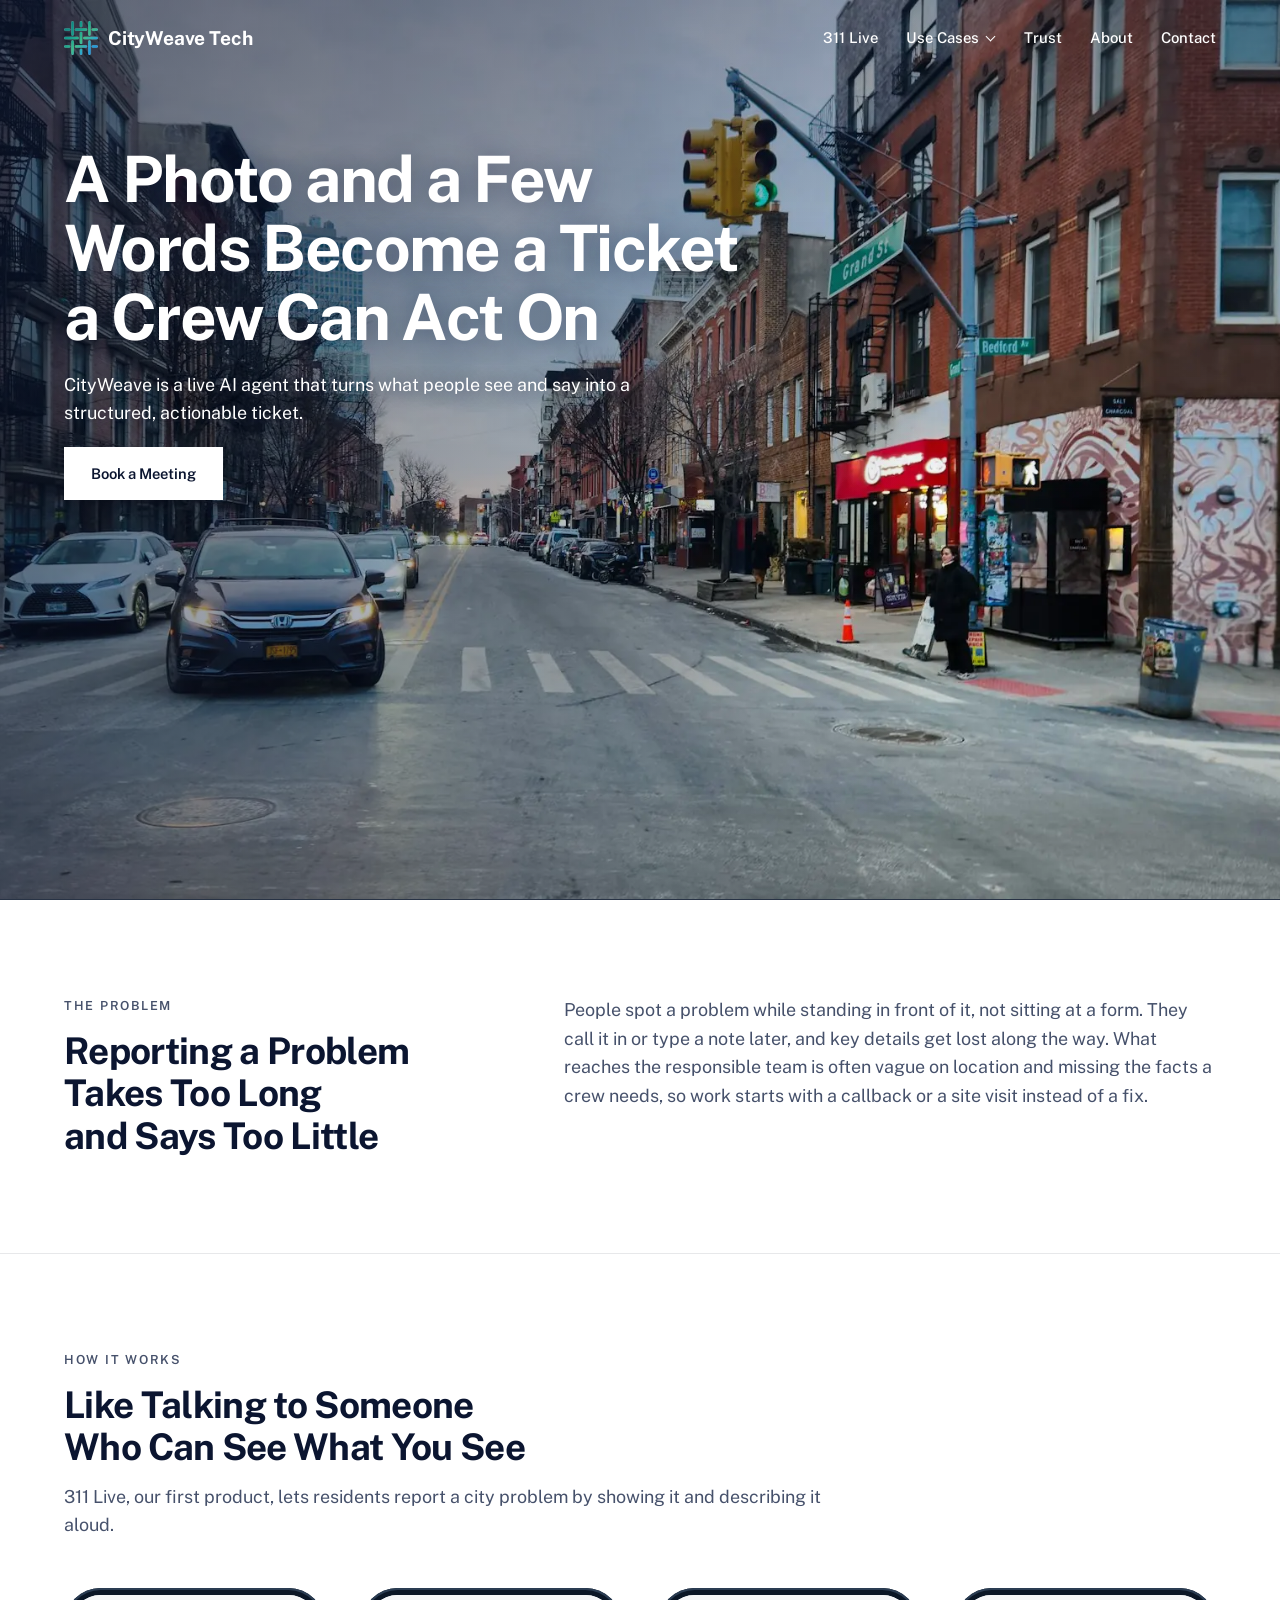
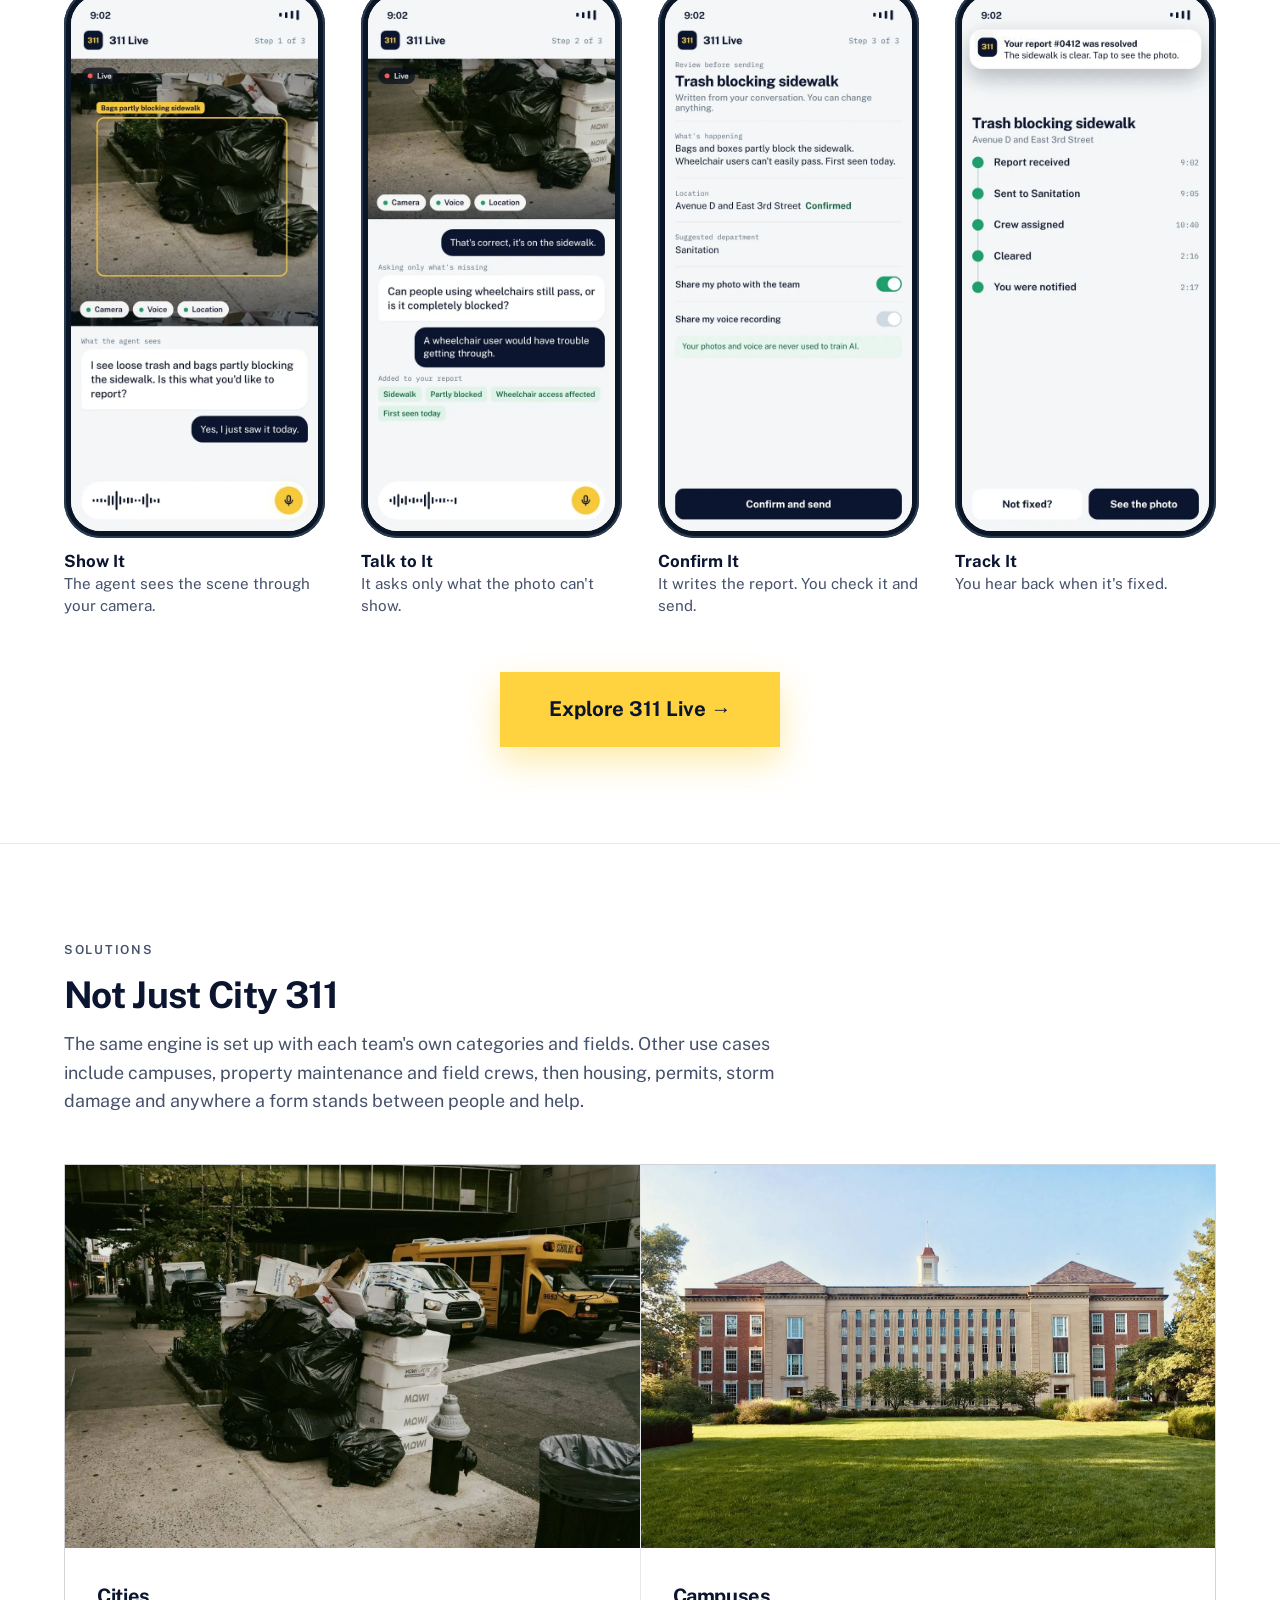
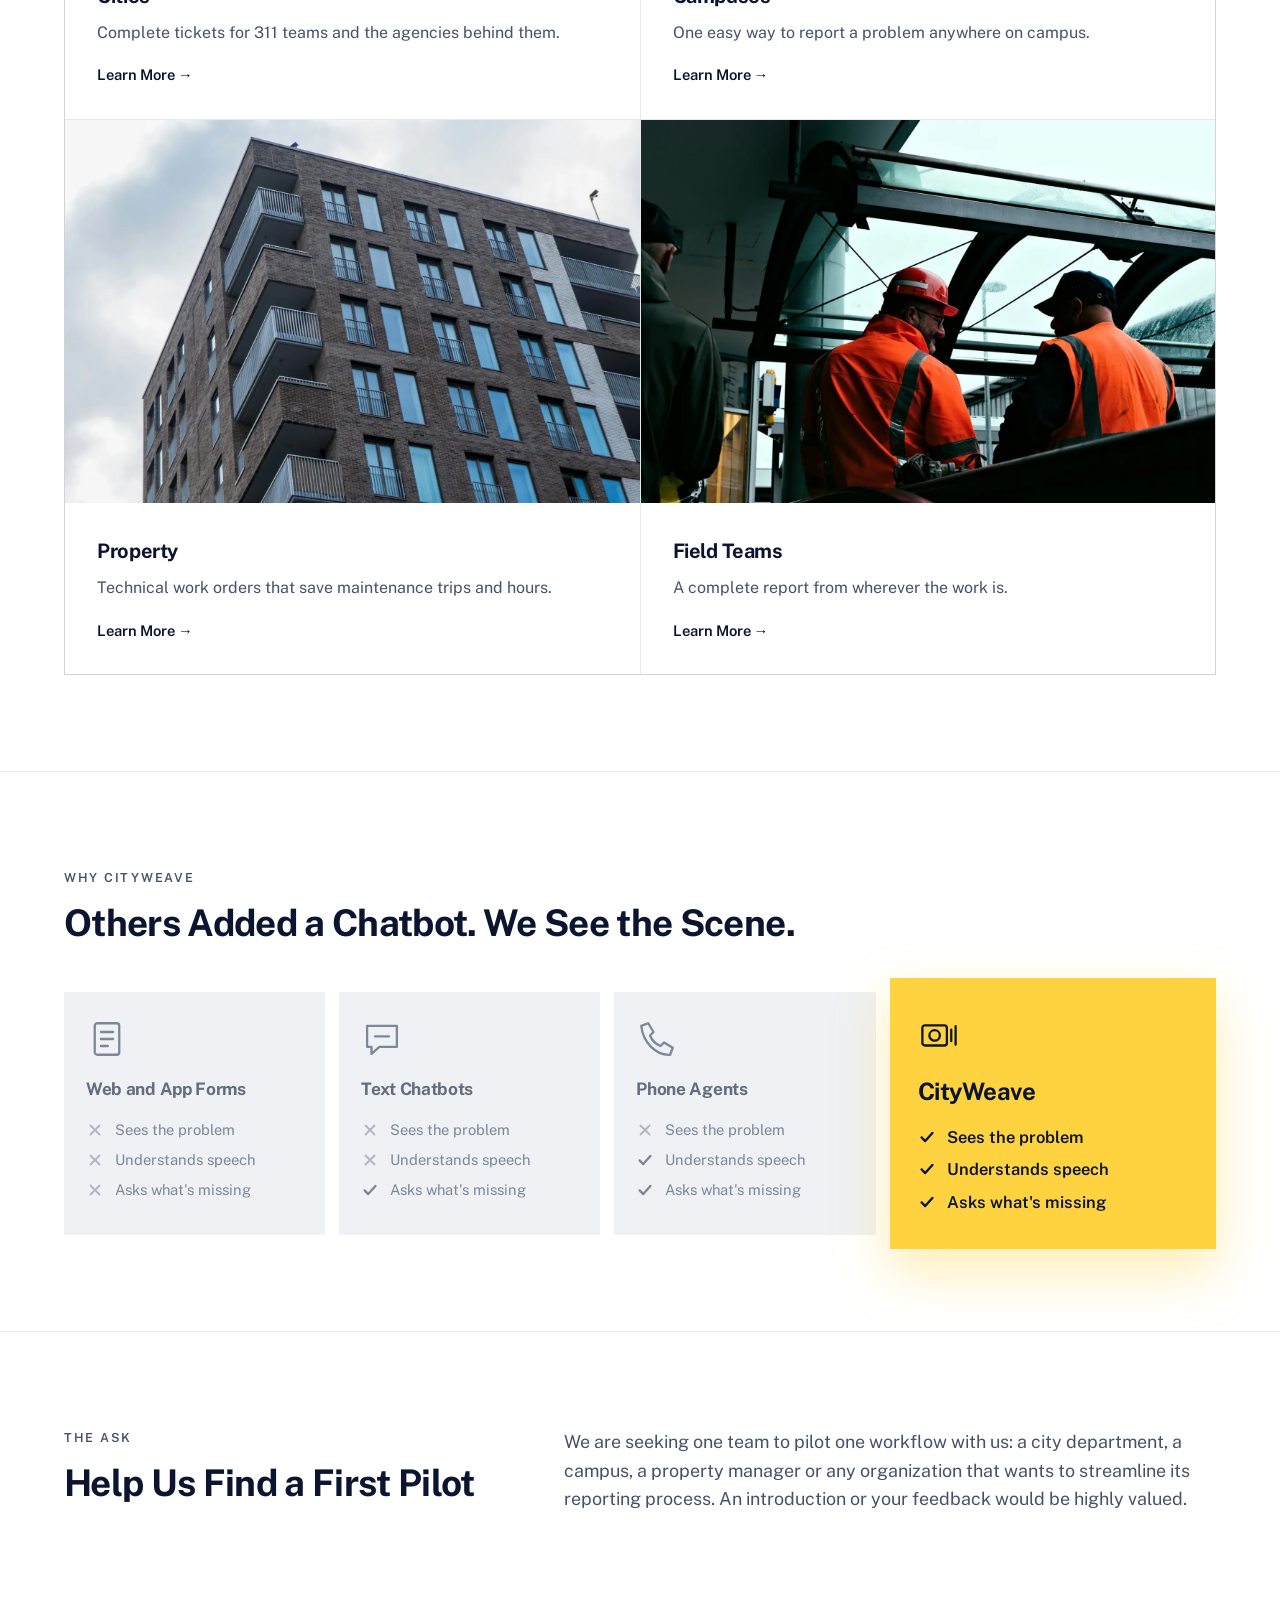
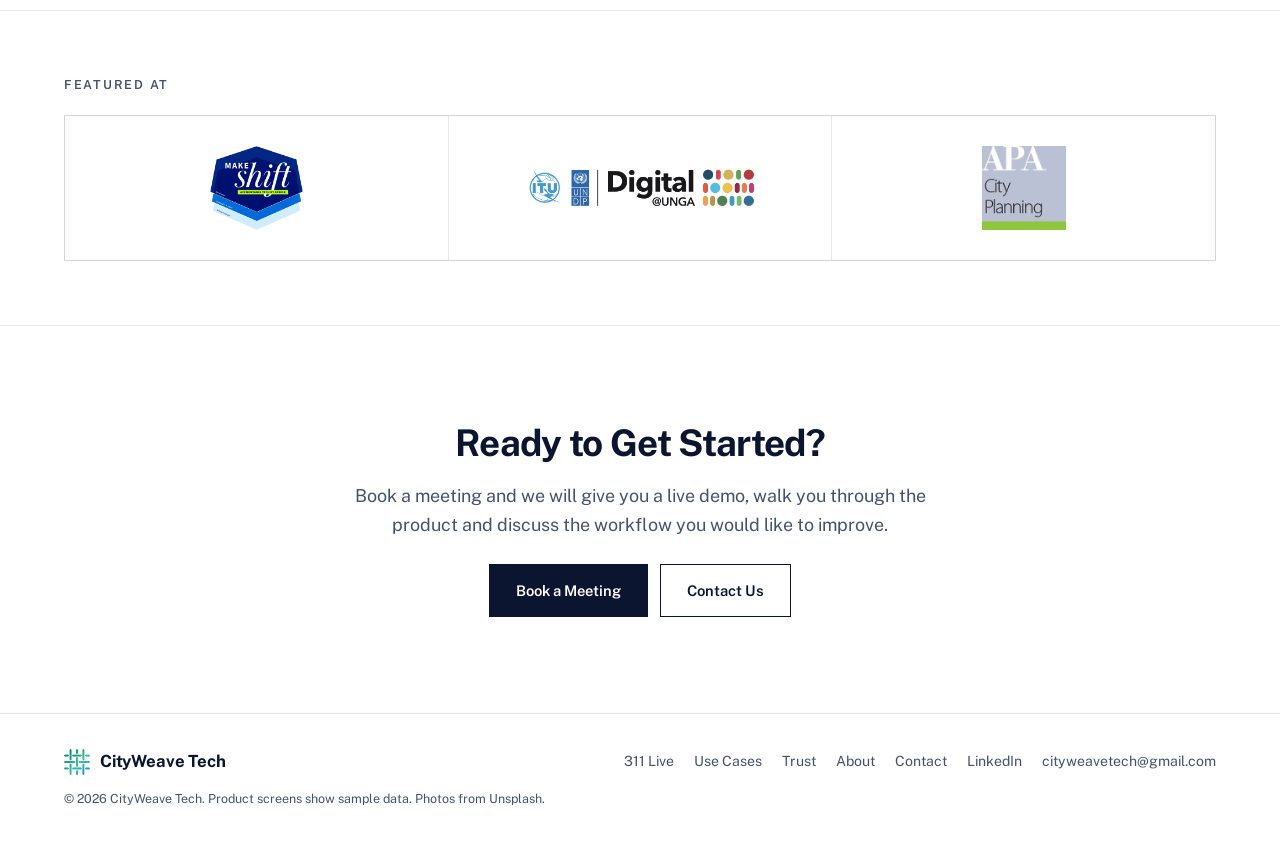
==== commit 199b87b0: "Simplify home page Problem statement to be more direct Co-Authored-By: Claude Sonnet 5 <noreply@anth" ====
--- a/index.html
+++ b/index.html
@@ -3,7 +3,7 @@
 <title>CityWeave Tech</title><meta name="description" content="CityWeave is a live AI agent that turns what people see and say into complete service tickets."><meta property="og:title" content="CityWeave Tech"><meta property="og:description" content="CityWeave is a live AI agent that turns what people see and say into complete service tickets."><meta property="og:type" content="website">
 <link rel="icon" href="assets/favicon.png" type="image/png"><link rel="stylesheet" href="assets/style.css"></head>
 <body><header><div class="w bar"><a class="brand" href="index.html"><img src="assets/logo-cityweave.png" width="200" height="200" alt="">CityWeave Tech</a><nav aria-label="Main"><a href="311-live.html">311 Live</a><div class="dd"><a href="use-cases.html" aria-haspopup="true">Use Cases<i class="car"></i></a><div class="ddm"><a href="311-live.html">City</a><a href="field-teams.html">Field Team</a><a href="campuses.html">Campus</a><a href="property.html">Property</a></div></div><a href="trust.html">Trust</a><a href="about.html">About</a><a href="contact.html">Contact</a></nav>
-<details class="ham"><summary aria-label="Menu"><i></i><i></i><i></i></summary><div class="hm"><a href="311-live.html">311 Live</a><a href="use-cases.html">Use Cases</a><a class="sub" href="311-live.html">City</a><a class="sub" href="field-teams.html">Field Team</a><a class="sub" href="campuses.html">Campus</a><a class="sub" href="property.html">Property</a><a href="trust.html">Trust</a><a href="about.html">About</a><a href="contact.html">Contact</a></div></details></div></header><main><section class="hero home"><img src="assets/hero-street.webp" alt="A city street and intersection"><div class="w"><h1>A Photo and a Few Words Become a Ticket a Crew Can Act On</h1><p>CityWeave is a live AI agent that turns what people see and say into a structured, actionable ticket.</p><a class="btn wh" href="https://calendly.com/cityweavetech/30min">Book a Meeting</a></div></section><section class="s"><div class="w two"><div class="a"><span class="lab">The Problem</span><h2>Forms Leave Out What Teams Need</h2></div><div class="b"><p>Problems are noticed on the go, where typing into a form is impractical. Phone reports carry urgency and frustration alongside the facts, and operators and form recipients must filter one from the other. What reaches the responsible team is rarely a clear ticket it can act on, so work begins with follow-up instead of resolution.</p></div></div></section><section class="s"><div class="w"><div class="top"><span class="lab">How It Works</span><h2>Like Talking to Someone Who Can See What You See</h2><p style="color:var(--mute);font-size:1.12rem">311 Live, our first product, lets residents report a city problem by showing it and describing it aloud.</p></div><div class="phones p4">
+<details class="ham"><summary aria-label="Menu"><i></i><i></i><i></i></summary><div class="hm"><a href="311-live.html">311 Live</a><a href="use-cases.html">Use Cases</a><a class="sub" href="311-live.html">City</a><a class="sub" href="field-teams.html">Field Team</a><a class="sub" href="campuses.html">Campus</a><a class="sub" href="property.html">Property</a><a href="trust.html">Trust</a><a href="about.html">About</a><a href="contact.html">Contact</a></div></details></div></header><main><section class="hero home"><img src="assets/hero-street.webp" alt="A city street and intersection"><div class="w"><h1>A Photo and a Few Words Become a Ticket a Crew Can Act On</h1><p>CityWeave is a live AI agent that turns what people see and say into a structured, actionable ticket.</p><a class="btn wh" href="https://calendly.com/cityweavetech/30min">Book a Meeting</a></div></section><section class="s"><div class="w two"><div class="a"><span class="lab">The Problem</span><h2>Reporting a Problem Takes Too Long and Says Too Little</h2></div><div class="b"><p>People spot a problem while standing in front of it, not sitting at a form. They call it in or type a note later, and key details get lost along the way. What reaches the responsible team is often vague on location and missing the facts a crew needs, so work starts with a callback or a site visit instead of a fix.</p></div></div></section><section class="s"><div class="w"><div class="top"><span class="lab">How It Works</span><h2>Like Talking to Someone Who Can See What You See</h2><p style="color:var(--mute);font-size:1.12rem">311 Live, our first product, lets residents report a city problem by showing it and describing it aloud.</p></div><div class="phones p4">
 <figure><div class="pv"><video data-loop autoplay muted loop playsinline preload="auto" poster="assets/live-see.webp" aria-label="Animation of the agent identifying trash bags through the camera"><source src="assets/live-see.mp4" type="video/mp4"></video></div><figcaption><b>Show It</b>The agent sees the scene through your camera.</figcaption></figure>
 <figure><div class="pv"><video data-loop autoplay muted loop playsinline preload="metadata" poster="assets/live-ask.webp" aria-label="Animation of the agent asking about wheelchair access"><source src="assets/live-ask.mp4" type="video/mp4"></video></div><figcaption><b>Talk to It</b>It asks only what the photo can't show.</figcaption></figure>
 <figure><div class="pv"><video data-loop autoplay muted loop playsinline preload="metadata" poster="assets/live-report.webp" aria-label="Animation of a report being written for review"><source src="assets/live-report.mp4" type="video/mp4"></video></div><figcaption><b>Confirm It</b>It writes the report. You check it and send.</figcaption></figure>
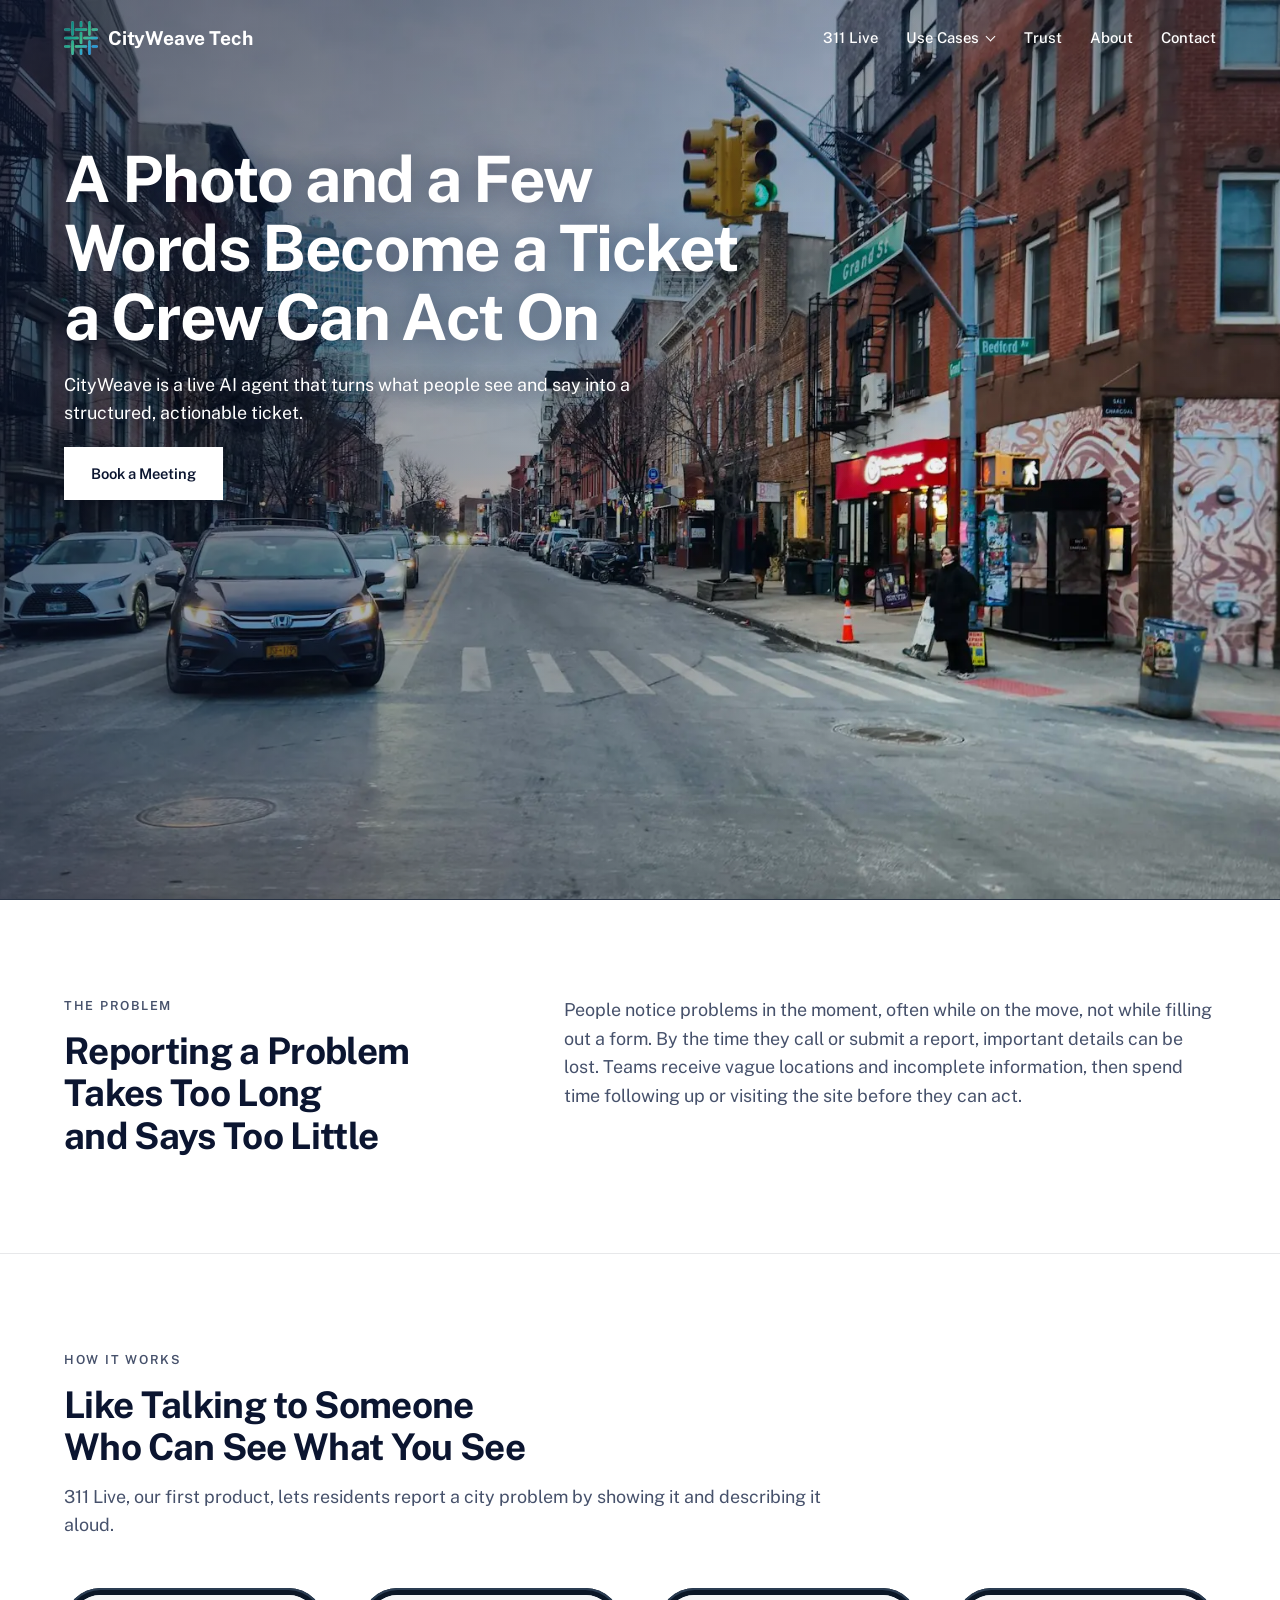
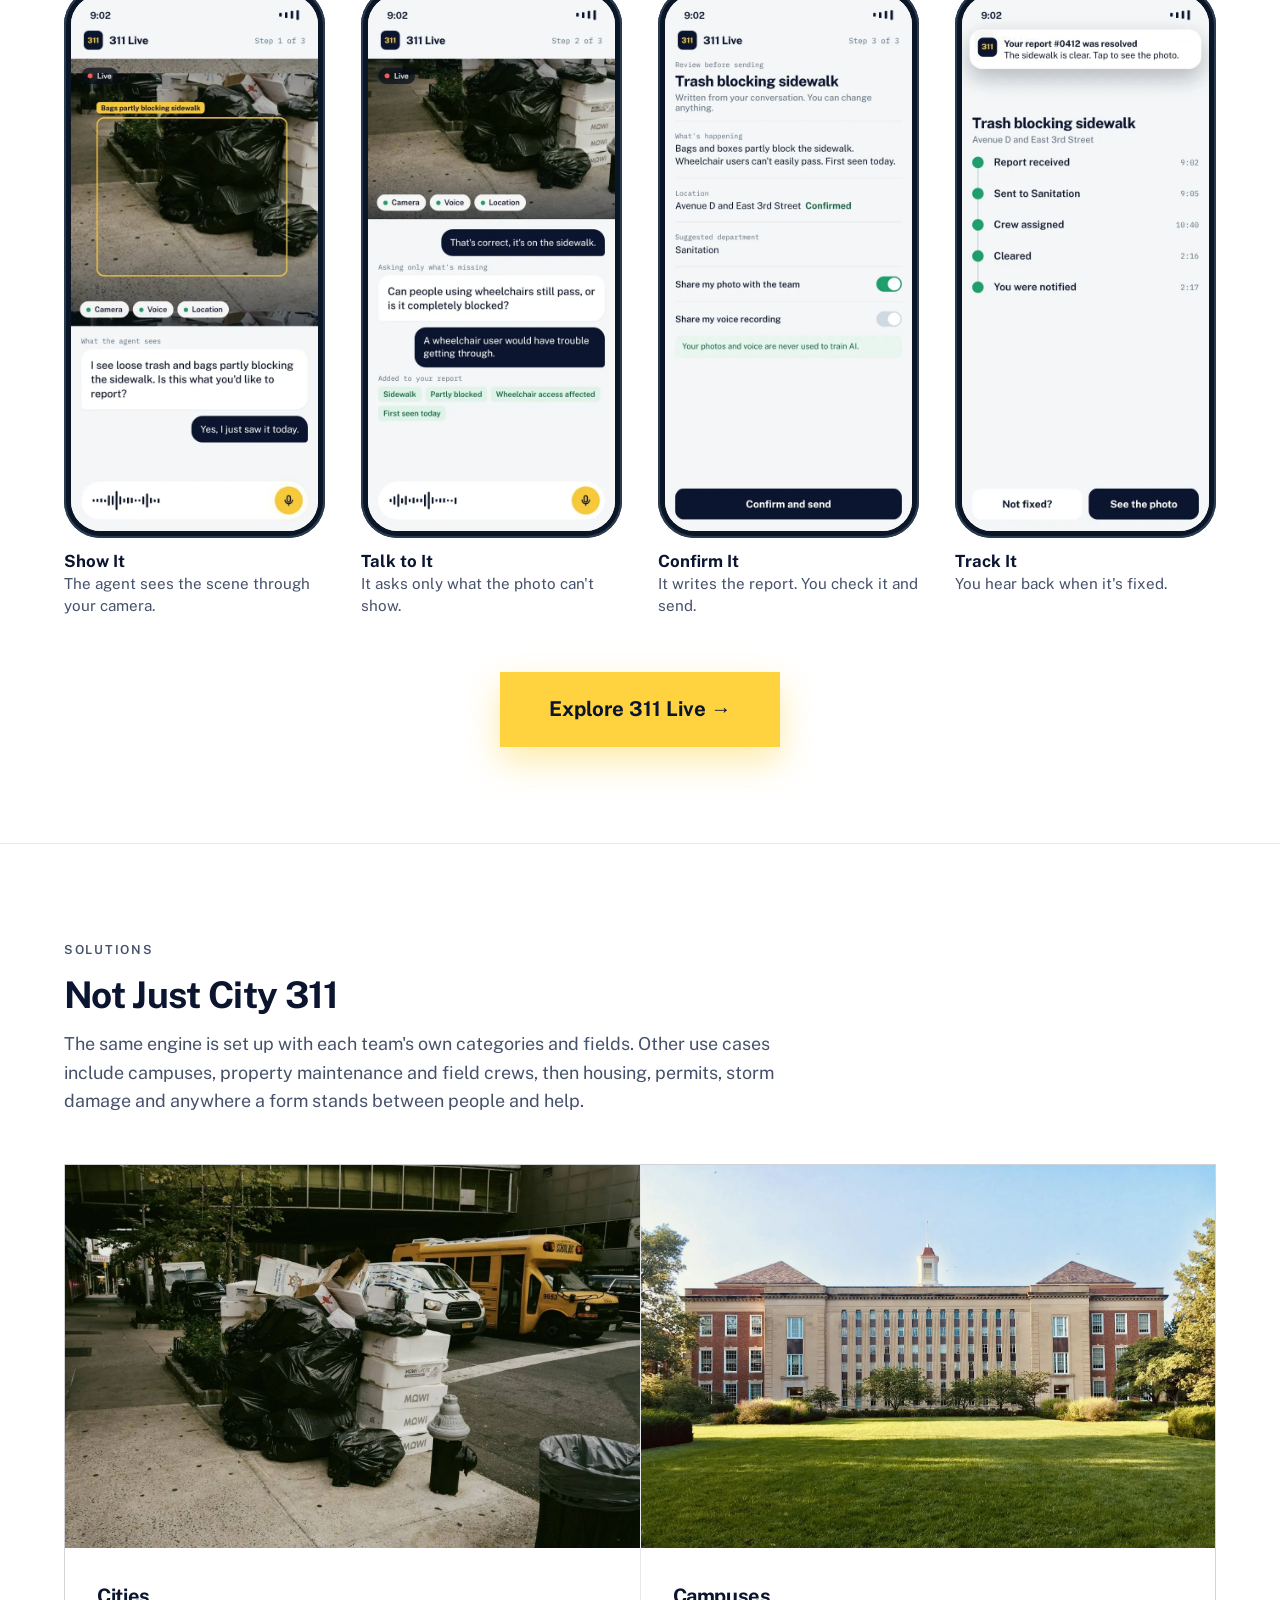
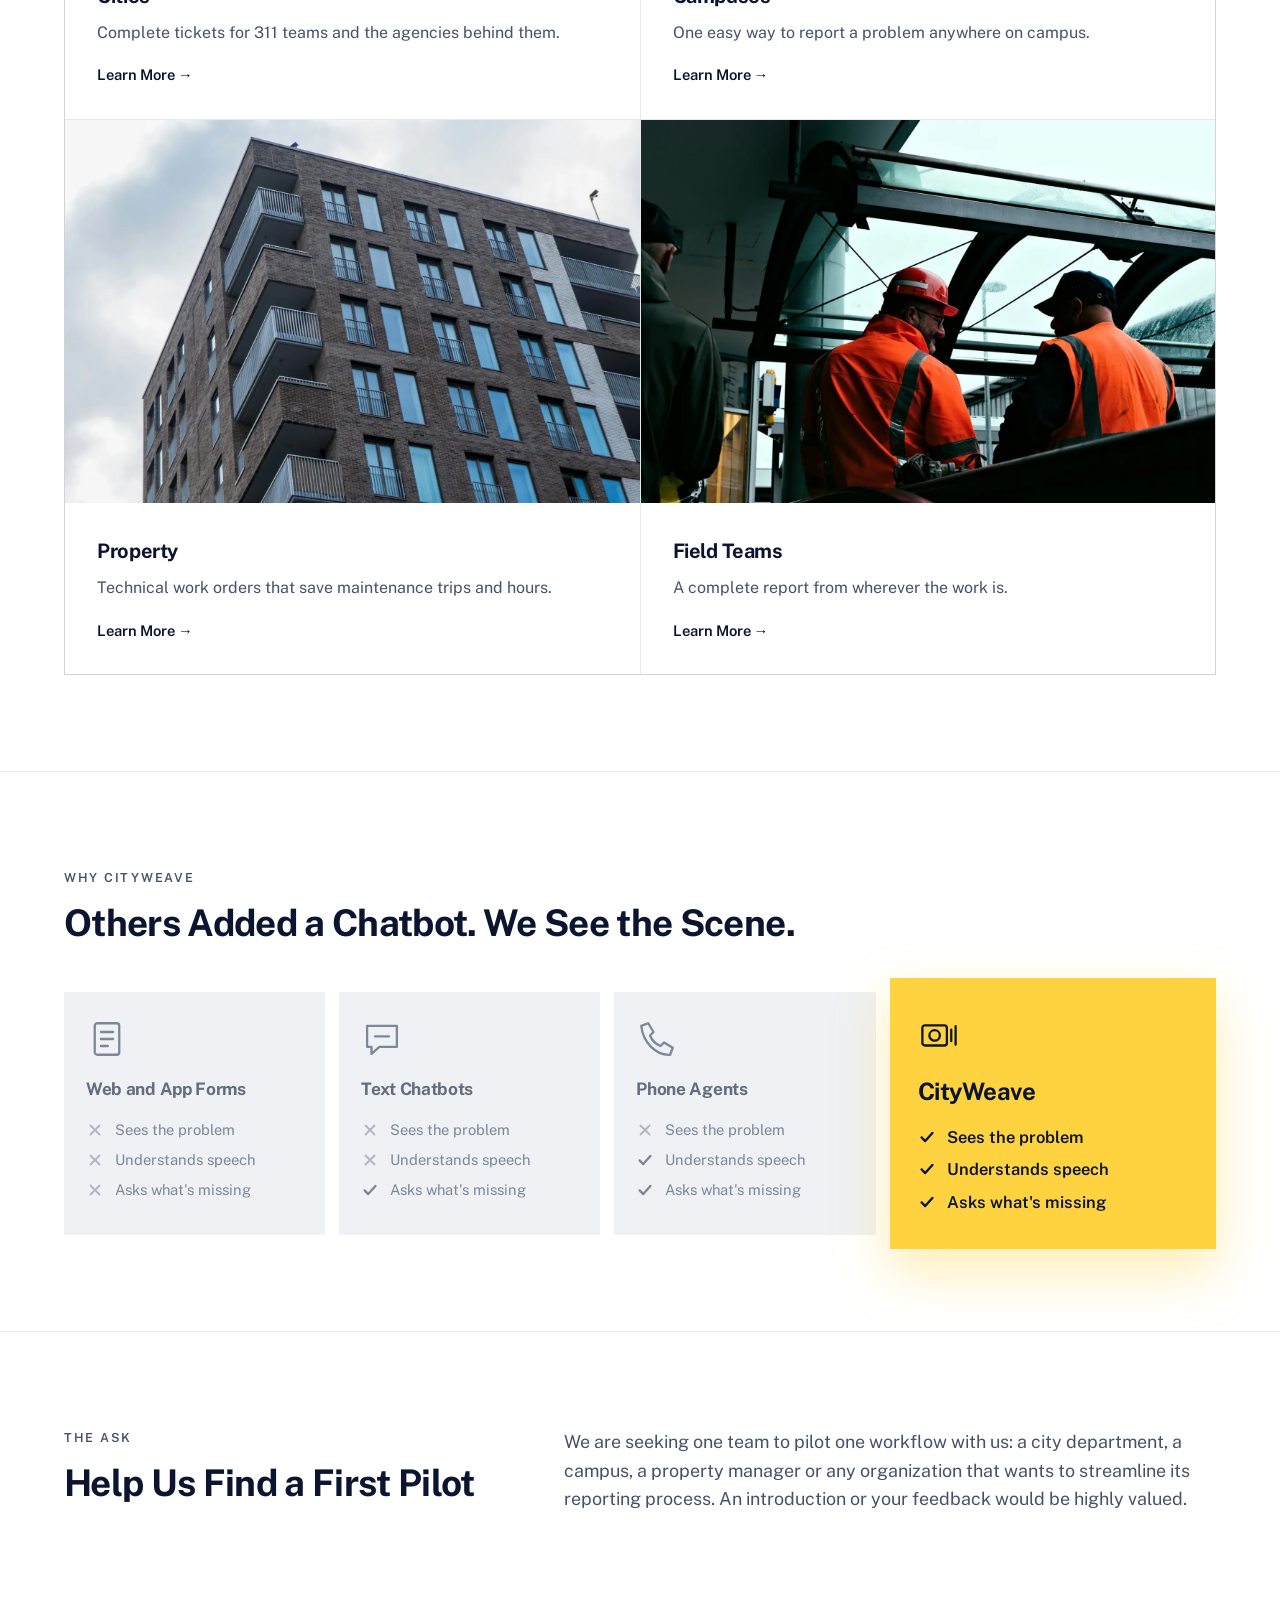
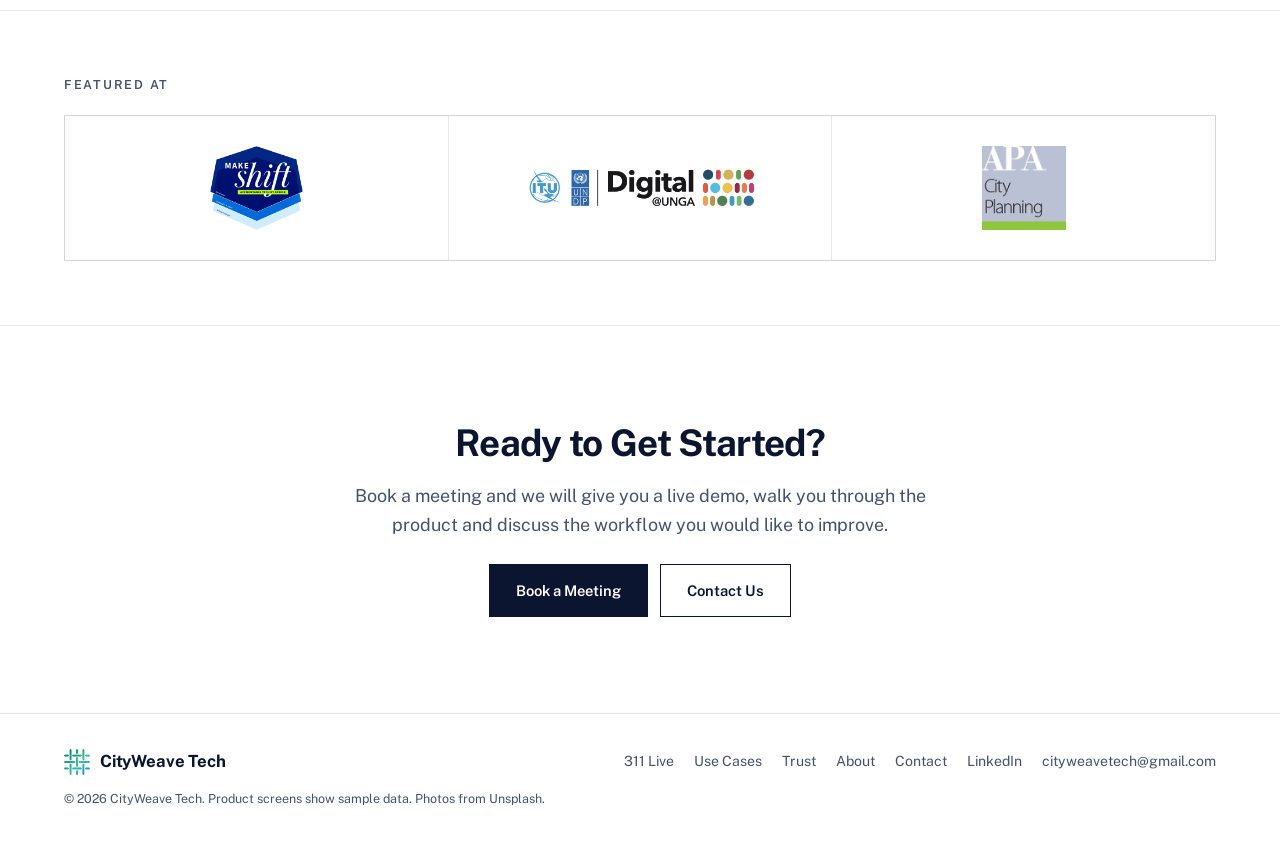
==== commit df29b890: "Use user-provided wording for home page Problem statement Co-Authored-By: Claude Sonnet 5 <noreply@a" ====
--- a/index.html
+++ b/index.html
@@ -3,7 +3,7 @@
 <title>CityWeave Tech</title><meta name="description" content="CityWeave is a live AI agent that turns what people see and say into complete service tickets."><meta property="og:title" content="CityWeave Tech"><meta property="og:description" content="CityWeave is a live AI agent that turns what people see and say into complete service tickets."><meta property="og:type" content="website">
 <link rel="icon" href="assets/favicon.png" type="image/png"><link rel="stylesheet" href="assets/style.css"></head>
 <body><header><div class="w bar"><a class="brand" href="index.html"><img src="assets/logo-cityweave.png" width="200" height="200" alt="">CityWeave Tech</a><nav aria-label="Main"><a href="311-live.html">311 Live</a><div class="dd"><a href="use-cases.html" aria-haspopup="true">Use Cases<i class="car"></i></a><div class="ddm"><a href="311-live.html">City</a><a href="field-teams.html">Field Team</a><a href="campuses.html">Campus</a><a href="property.html">Property</a></div></div><a href="trust.html">Trust</a><a href="about.html">About</a><a href="contact.html">Contact</a></nav>
-<details class="ham"><summary aria-label="Menu"><i></i><i></i><i></i></summary><div class="hm"><a href="311-live.html">311 Live</a><a href="use-cases.html">Use Cases</a><a class="sub" href="311-live.html">City</a><a class="sub" href="field-teams.html">Field Team</a><a class="sub" href="campuses.html">Campus</a><a class="sub" href="property.html">Property</a><a href="trust.html">Trust</a><a href="about.html">About</a><a href="contact.html">Contact</a></div></details></div></header><main><section class="hero home"><img src="assets/hero-street.webp" alt="A city street and intersection"><div class="w"><h1>A Photo and a Few Words Become a Ticket a Crew Can Act On</h1><p>CityWeave is a live AI agent that turns what people see and say into a structured, actionable ticket.</p><a class="btn wh" href="https://calendly.com/cityweavetech/30min">Book a Meeting</a></div></section><section class="s"><div class="w two"><div class="a"><span class="lab">The Problem</span><h2>Reporting a Problem Takes Too Long and Says Too Little</h2></div><div class="b"><p>People spot a problem while standing in front of it, not sitting at a form. They call it in or type a note later, and key details get lost along the way. What reaches the responsible team is often vague on location and missing the facts a crew needs, so work starts with a callback or a site visit instead of a fix.</p></div></div></section><section class="s"><div class="w"><div class="top"><span class="lab">How It Works</span><h2>Like Talking to Someone Who Can See What You See</h2><p style="color:var(--mute);font-size:1.12rem">311 Live, our first product, lets residents report a city problem by showing it and describing it aloud.</p></div><div class="phones p4">
+<details class="ham"><summary aria-label="Menu"><i></i><i></i><i></i></summary><div class="hm"><a href="311-live.html">311 Live</a><a href="use-cases.html">Use Cases</a><a class="sub" href="311-live.html">City</a><a class="sub" href="field-teams.html">Field Team</a><a class="sub" href="campuses.html">Campus</a><a class="sub" href="property.html">Property</a><a href="trust.html">Trust</a><a href="about.html">About</a><a href="contact.html">Contact</a></div></details></div></header><main><section class="hero home"><img src="assets/hero-street.webp" alt="A city street and intersection"><div class="w"><h1>A Photo and a Few Words Become a Ticket a Crew Can Act On</h1><p>CityWeave is a live AI agent that turns what people see and say into a structured, actionable ticket.</p><a class="btn wh" href="https://calendly.com/cityweavetech/30min">Book a Meeting</a></div></section><section class="s"><div class="w two"><div class="a"><span class="lab">The Problem</span><h2>Reporting a Problem Takes Too Long and Says Too Little</h2></div><div class="b"><p>People notice problems in the moment, often while on the move, not while filling out a form. By the time they call or submit a report, important details can be lost. Teams receive vague locations and incomplete information, then spend time following up or visiting the site before they can act.</p></div></div></section><section class="s"><div class="w"><div class="top"><span class="lab">How It Works</span><h2>Like Talking to Someone Who Can See What You See</h2><p style="color:var(--mute);font-size:1.12rem">311 Live, our first product, lets residents report a city problem by showing it and describing it aloud.</p></div><div class="phones p4">
 <figure><div class="pv"><video data-loop autoplay muted loop playsinline preload="auto" poster="assets/live-see.webp" aria-label="Animation of the agent identifying trash bags through the camera"><source src="assets/live-see.mp4" type="video/mp4"></video></div><figcaption><b>Show It</b>The agent sees the scene through your camera.</figcaption></figure>
 <figure><div class="pv"><video data-loop autoplay muted loop playsinline preload="metadata" poster="assets/live-ask.webp" aria-label="Animation of the agent asking about wheelchair access"><source src="assets/live-ask.mp4" type="video/mp4"></video></div><figcaption><b>Talk to It</b>It asks only what the photo can't show.</figcaption></figure>
 <figure><div class="pv"><video data-loop autoplay muted loop playsinline preload="metadata" poster="assets/live-report.webp" aria-label="Animation of a report being written for review"><source src="assets/live-report.mp4" type="video/mp4"></video></div><figcaption><b>Confirm It</b>It writes the report. You check it and send.</figcaption></figure>
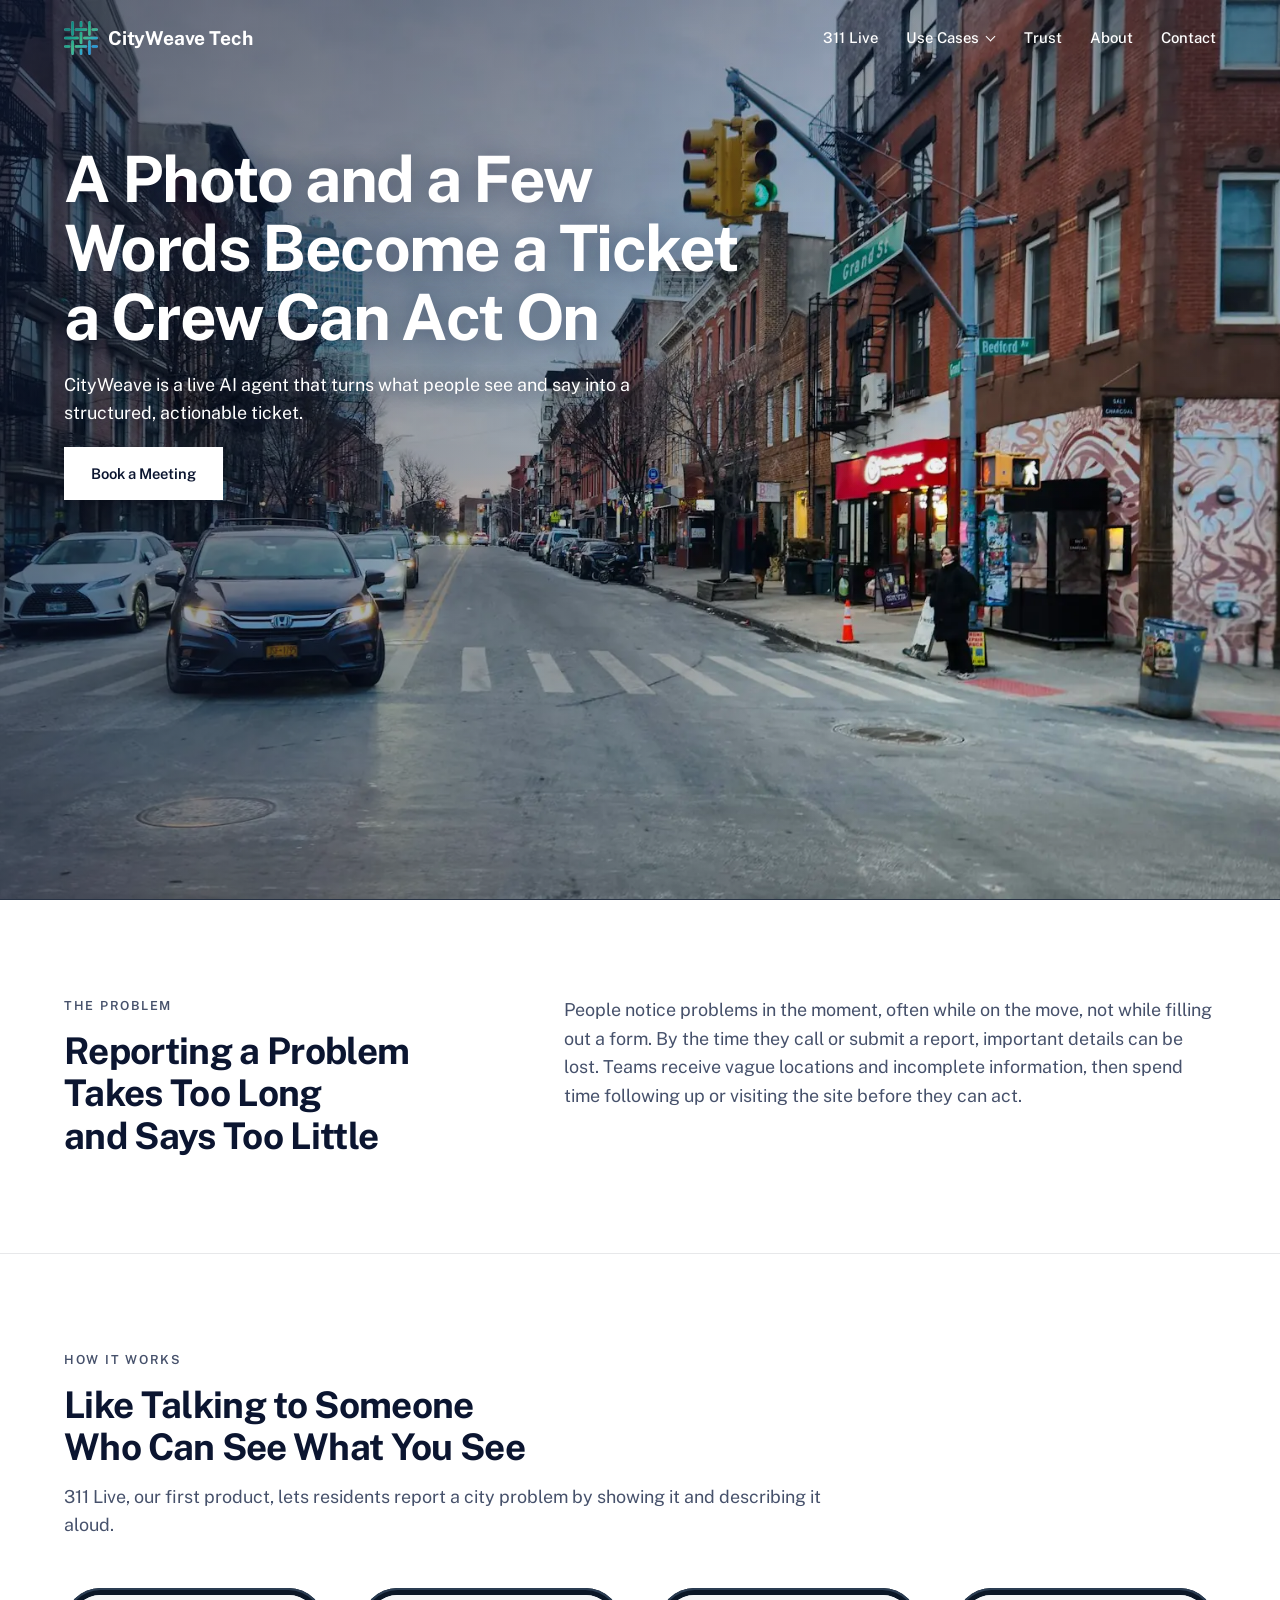
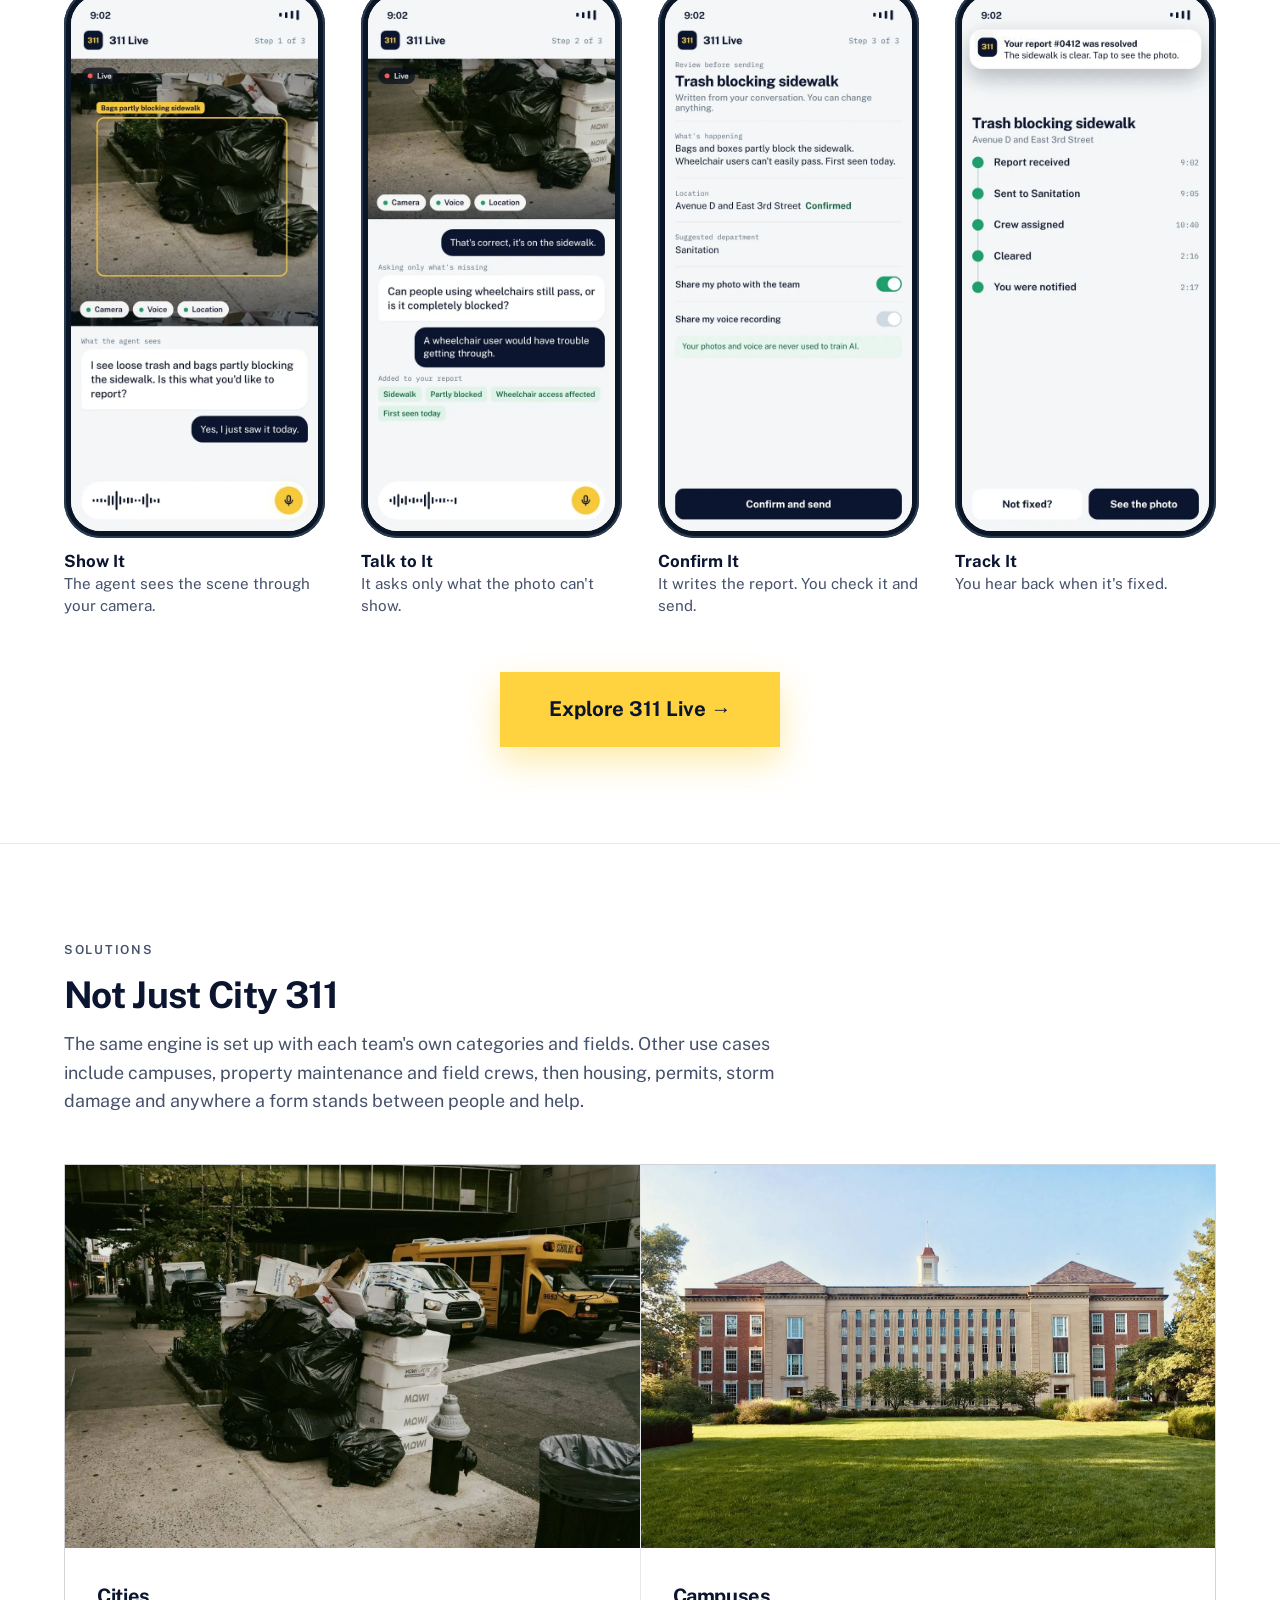
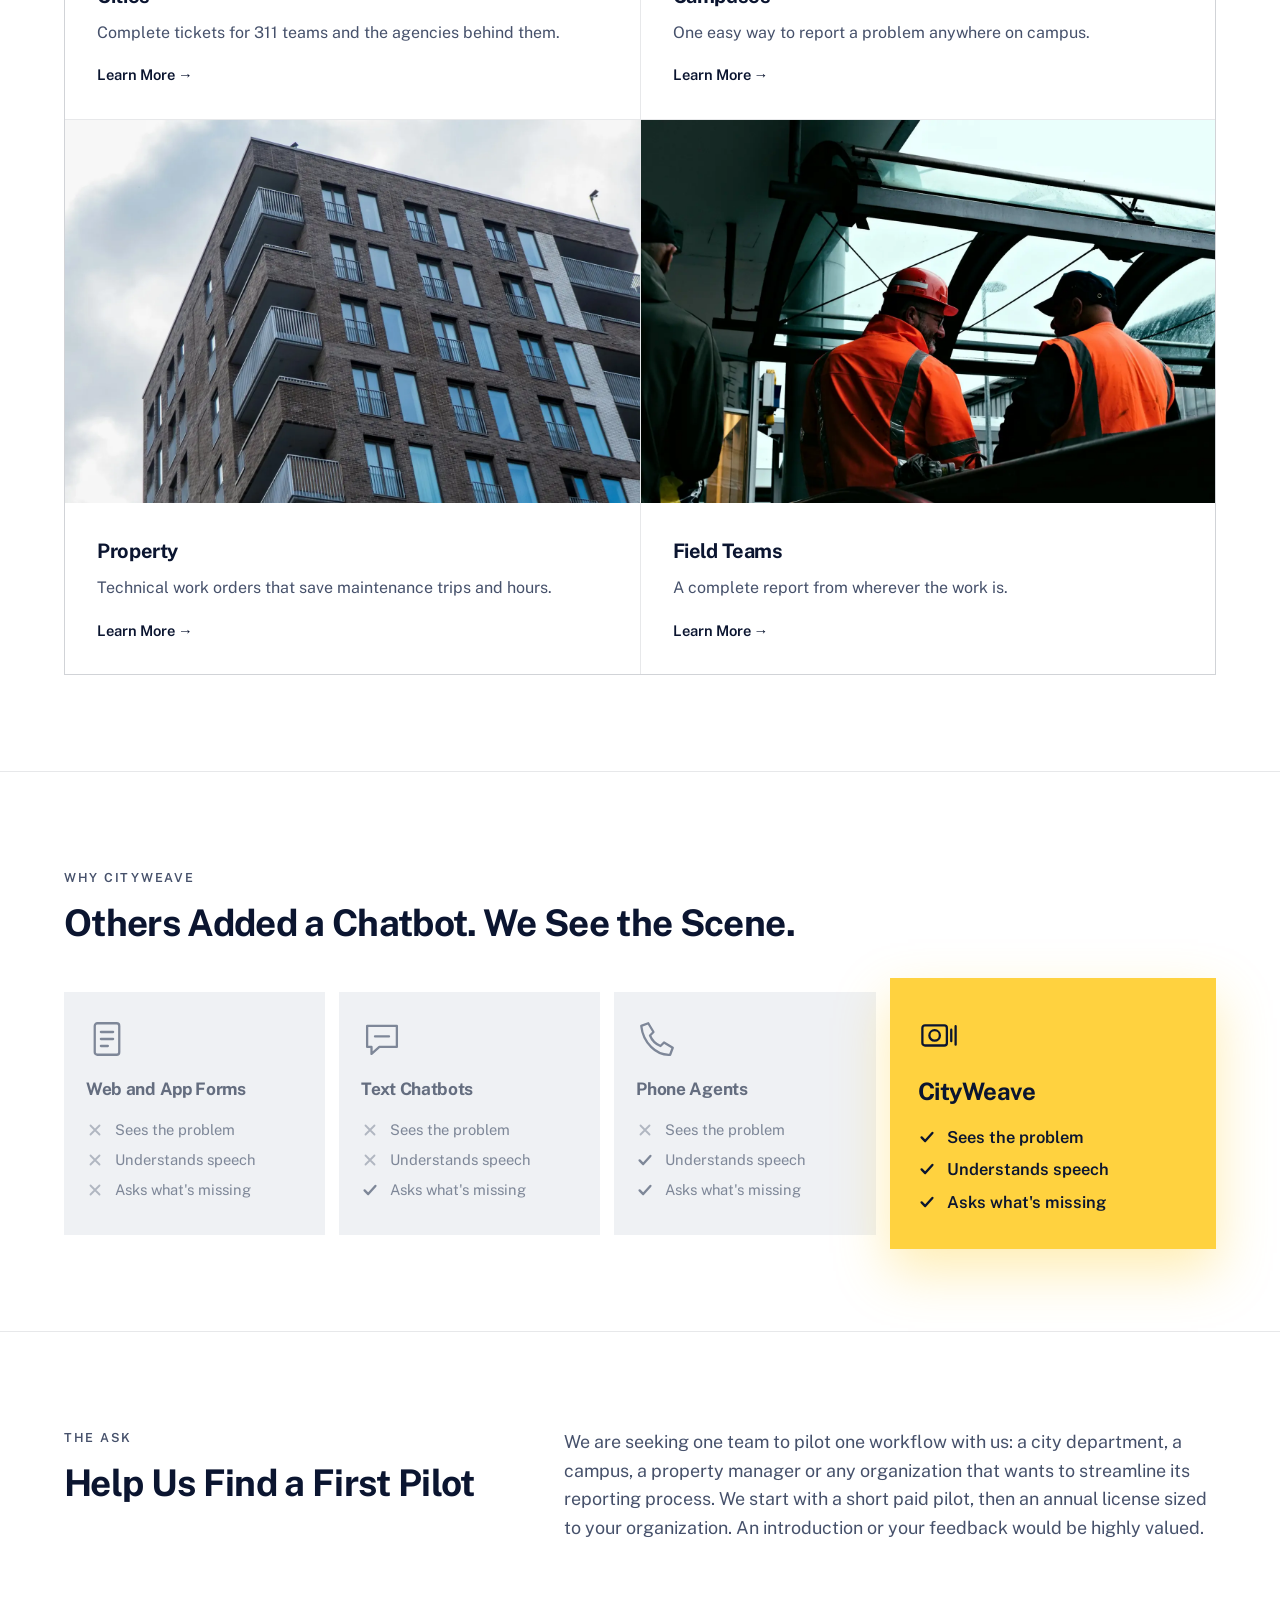
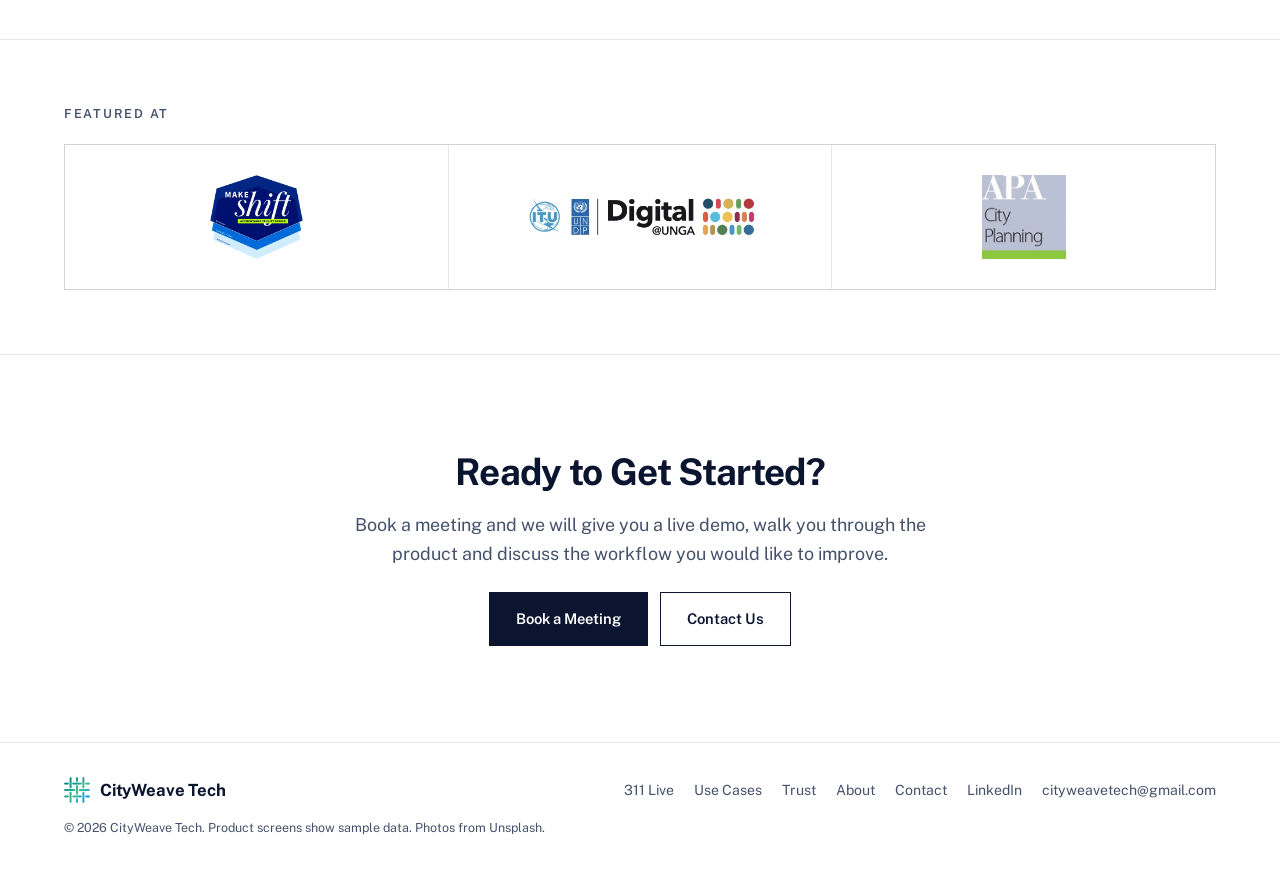
==== commit 9e6aaad4: "Add How We Work with Cities section and pilot/license line to home ask Co-Authored-By: Claude Opus 5" ====
--- a/index.html
+++ b/index.html
@@ -7,5 +7,5 @@
 <figure><div class="pv"><video data-loop autoplay muted loop playsinline preload="auto" poster="assets/live-see.webp" aria-label="Animation of the agent identifying trash bags through the camera"><source src="assets/live-see.mp4" type="video/mp4"></video></div><figcaption><b>Show It</b>The agent sees the scene through your camera.</figcaption></figure>
 <figure><div class="pv"><video data-loop autoplay muted loop playsinline preload="metadata" poster="assets/live-ask.webp" aria-label="Animation of the agent asking about wheelchair access"><source src="assets/live-ask.mp4" type="video/mp4"></video></div><figcaption><b>Talk to It</b>It asks only what the photo can't show.</figcaption></figure>
 <figure><div class="pv"><video data-loop autoplay muted loop playsinline preload="metadata" poster="assets/live-report.webp" aria-label="Animation of a report being written for review"><source src="assets/live-report.mp4" type="video/mp4"></video></div><figcaption><b>Confirm It</b>It writes the report. You check it and send.</figcaption></figure>
-<figure><div class="pv"><video data-loop autoplay muted loop playsinline preload="metadata" poster="assets/live-track.webp" aria-label="Animation of a report tracked to resolution with a notification"><source src="assets/live-track.mp4" type="video/mp4"></video></div><figcaption><b>Track It</b>You hear back when it's fixed.</figcaption></figure></div><p class="swipe2">Swipe to see each step</p><div class="bigc"><a class="btn big" href="311-live.html">Explore 311 Live →</a></div></div></section><section class="s"><div class="w"><div class="top"><span class="lab">Solutions</span><h2>Not Just City 311</h2><p style="color:var(--mute);font-size:1.12rem">The same engine is set up with each team's own categories and fields. Other use cases include campuses, property maintenance and field crews, then housing, permits, storm damage and anywhere a form stands between people and help.</p></div><div class="g g2"><a class="card" href="311-live.html"><img src="assets/trash.webp" loading="lazy" alt="Trash bags and boxes piled on a sidewalk"><div><h3>Cities</h3><p>Complete tickets for 311 teams and the agencies behind them.</p><span>Learn More →</span></div></a><a class="card" href="campuses.html"><img src="assets/campus.webp" loading="lazy" alt="A university building and lawn"><div><h3>Campuses</h3><p>One easy way to report a problem anywhere on campus.</p><span>Learn More →</span></div></a><a class="card" href="property.html"><img src="assets/property.webp" loading="lazy" alt="A modern apartment building"><div><h3>Property</h3><p>Technical work orders that save maintenance trips and hours.</p><span>Learn More →</span></div></a><a class="card" href="field-teams.html"><img src="assets/crew.webp" loading="lazy" alt="Two field workers in safety vests"><div><h3>Field Teams</h3><p>A complete report from wherever the work is.</p><span>Learn More →</span></div></a></div></div></section><section class="s"><div class="w"><div class="top"><span class="lab">Why CityWeave</span><h2>Others Added a Chatbot. We See the Scene.</h2></div><div class="vs"><div class="vc"><svg class="ic" viewBox="0 0 48 48" fill="none" stroke="currentColor" stroke-width="2.6" stroke-linecap="round" stroke-linejoin="round"><rect x="10" y="6" width="28" height="36" rx="3"/><path d="M17 16h14M17 24h14M17 32h8"/></svg><h3>Web and App Forms</h3><ul><li><svg viewBox="0 0 20 20" fill="none" stroke="currentColor" stroke-width="2" stroke-linecap="round" opacity=".55"><path d="M5 5l10 10M15 5L5 15"/></svg><span>Sees the problem</span></li><li><svg viewBox="0 0 20 20" fill="none" stroke="currentColor" stroke-width="2" stroke-linecap="round" opacity=".55"><path d="M5 5l10 10M15 5L5 15"/></svg><span>Understands speech</span></li><li><svg viewBox="0 0 20 20" fill="none" stroke="currentColor" stroke-width="2" stroke-linecap="round" opacity=".55"><path d="M5 5l10 10M15 5L5 15"/></svg><span>Asks what's missing</span></li></ul></div><div class="vc"><svg class="ic" viewBox="0 0 48 48" fill="none" stroke="currentColor" stroke-width="2.6" stroke-linecap="round" stroke-linejoin="round"><path d="M7 9h34v24H21l-9 8v-8H7z"/><path d="M16 21h16"/></svg><h3>Text Chatbots</h3><ul><li><svg viewBox="0 0 20 20" fill="none" stroke="currentColor" stroke-width="2" stroke-linecap="round" opacity=".55"><path d="M5 5l10 10M15 5L5 15"/></svg><span>Sees the problem</span></li><li><svg viewBox="0 0 20 20" fill="none" stroke="currentColor" stroke-width="2" stroke-linecap="round" opacity=".55"><path d="M5 5l10 10M15 5L5 15"/></svg><span>Understands speech</span></li><li><svg viewBox="0 0 20 20" fill="none" stroke="currentColor" stroke-width="2.6" stroke-linecap="round" stroke-linejoin="round"><path d="M4 10.5l4 4 8-9"/></svg><span>Asks what's missing</span></li></ul></div><div class="vc"><svg class="ic" viewBox="0 0 48 48" fill="none" stroke="currentColor" stroke-width="2.6" stroke-linecap="round" stroke-linejoin="round"><path d="M14 6l6 10-4 4c2 5 7 10 12 12l4-4 10 6-3 8c-16 1-31-14-33-33z"/></svg><h3>Phone Agents</h3><ul><li><svg viewBox="0 0 20 20" fill="none" stroke="currentColor" stroke-width="2" stroke-linecap="round" opacity=".55"><path d="M5 5l10 10M15 5L5 15"/></svg><span>Sees the problem</span></li><li><svg viewBox="0 0 20 20" fill="none" stroke="currentColor" stroke-width="2.6" stroke-linecap="round" stroke-linejoin="round"><path d="M4 10.5l4 4 8-9"/></svg><span>Understands speech</span></li><li><svg viewBox="0 0 20 20" fill="none" stroke="currentColor" stroke-width="2.6" stroke-linecap="round" stroke-linejoin="round"><path d="M4 10.5l4 4 8-9"/></svg><span>Asks what's missing</span></li></ul></div><div class="vc me"><svg class="ic" viewBox="0 0 48 48" fill="none" stroke="currentColor" stroke-width="2.6" stroke-linecap="round" stroke-linejoin="round"><rect x="5" y="13" width="28" height="23" rx="3"/><circle cx="19" cy="24.5" r="6"/><path d="M38 18v13M43 14v21"/></svg><h3>CityWeave</h3><ul><li><svg viewBox="0 0 20 20" fill="none" stroke="currentColor" stroke-width="2.6" stroke-linecap="round" stroke-linejoin="round"><path d="M4 10.5l4 4 8-9"/></svg><span>Sees the problem</span></li><li><svg viewBox="0 0 20 20" fill="none" stroke="currentColor" stroke-width="2.6" stroke-linecap="round" stroke-linejoin="round"><path d="M4 10.5l4 4 8-9"/></svg><span>Understands speech</span></li><li><svg viewBox="0 0 20 20" fill="none" stroke="currentColor" stroke-width="2.6" stroke-linecap="round" stroke-linejoin="round"><path d="M4 10.5l4 4 8-9"/></svg><span>Asks what's missing</span></li></ul></div></div></div></section><section class="s"><div class="w two"><div class="a"><span class="lab">The Ask</span><h2>Help Us Find a First Pilot</h2></div><div class="b"><p>We are seeking one team to pilot one workflow with us: a city department, a campus, a property manager or any organization that wants to streamline its reporting process. An introduction or your feedback would be highly valued.</p></div></div></section><section class="s" style="padding-block:clamp(44px,5vw,64px)"><div class="w"><div class="top" style="margin-bottom:20px"><span class="lab">Featured At</span></div><div class="logos g"><div><img src="assets/logo-makeshift.webp" alt="MakeShift 2026, NYC Design Week"></div><div class="u"><img src="assets/logo-unga.webp" alt="Digital@UNGA 2026"></div><div><img src="assets/logo-apa.webp" alt="APA City Planning and Management Division"></div></div></div></section><section class="s ctr"><div class="w"><h2>Ready to Get Started?</h2><p>Book a meeting and we will give you a live demo, walk you through the product and discuss the workflow you would like to improve.</p><div class="btns"><a class="btn" href="https://calendly.com/cityweavetech/30min">Book a Meeting</a><a class="btn ln" href="mailto:cityweavetech@gmail.com">Contact Us</a></div></div></section></main><footer><div class="w"><a class="brand" href="index.html"><img src="assets/logo-cityweave.png" width="200" height="200" alt="">CityWeave Tech</a><div class="fl"><a href="311-live.html">311 Live</a><a href="use-cases.html">Use Cases</a><a href="trust.html">Trust</a><a href="about.html">About</a><a href="contact.html">Contact</a><a href="https://www.linkedin.com/company/cityweave/">LinkedIn</a><a href="mailto:cityweavetech@gmail.com">cityweavetech@gmail.com</a></div>
+<figure><div class="pv"><video data-loop autoplay muted loop playsinline preload="metadata" poster="assets/live-track.webp" aria-label="Animation of a report tracked to resolution with a notification"><source src="assets/live-track.mp4" type="video/mp4"></video></div><figcaption><b>Track It</b>You hear back when it's fixed.</figcaption></figure></div><p class="swipe2">Swipe to see each step</p><div class="bigc"><a class="btn big" href="311-live.html">Explore 311 Live →</a></div></div></section><section class="s"><div class="w"><div class="top"><span class="lab">Solutions</span><h2>Not Just City 311</h2><p style="color:var(--mute);font-size:1.12rem">The same engine is set up with each team's own categories and fields. Other use cases include campuses, property maintenance and field crews, then housing, permits, storm damage and anywhere a form stands between people and help.</p></div><div class="g g2"><a class="card" href="311-live.html"><img src="assets/trash.webp" loading="lazy" alt="Trash bags and boxes piled on a sidewalk"><div><h3>Cities</h3><p>Complete tickets for 311 teams and the agencies behind them.</p><span>Learn More →</span></div></a><a class="card" href="campuses.html"><img src="assets/campus.webp" loading="lazy" alt="A university building and lawn"><div><h3>Campuses</h3><p>One easy way to report a problem anywhere on campus.</p><span>Learn More →</span></div></a><a class="card" href="property.html"><img src="assets/property.webp" loading="lazy" alt="A modern apartment building"><div><h3>Property</h3><p>Technical work orders that save maintenance trips and hours.</p><span>Learn More →</span></div></a><a class="card" href="field-teams.html"><img src="assets/crew.webp" loading="lazy" alt="Two field workers in safety vests"><div><h3>Field Teams</h3><p>A complete report from wherever the work is.</p><span>Learn More →</span></div></a></div></div></section><section class="s"><div class="w"><div class="top"><span class="lab">Why CityWeave</span><h2>Others Added a Chatbot. We See the Scene.</h2></div><div class="vs"><div class="vc"><svg class="ic" viewBox="0 0 48 48" fill="none" stroke="currentColor" stroke-width="2.6" stroke-linecap="round" stroke-linejoin="round"><rect x="10" y="6" width="28" height="36" rx="3"/><path d="M17 16h14M17 24h14M17 32h8"/></svg><h3>Web and App Forms</h3><ul><li><svg viewBox="0 0 20 20" fill="none" stroke="currentColor" stroke-width="2" stroke-linecap="round" opacity=".55"><path d="M5 5l10 10M15 5L5 15"/></svg><span>Sees the problem</span></li><li><svg viewBox="0 0 20 20" fill="none" stroke="currentColor" stroke-width="2" stroke-linecap="round" opacity=".55"><path d="M5 5l10 10M15 5L5 15"/></svg><span>Understands speech</span></li><li><svg viewBox="0 0 20 20" fill="none" stroke="currentColor" stroke-width="2" stroke-linecap="round" opacity=".55"><path d="M5 5l10 10M15 5L5 15"/></svg><span>Asks what's missing</span></li></ul></div><div class="vc"><svg class="ic" viewBox="0 0 48 48" fill="none" stroke="currentColor" stroke-width="2.6" stroke-linecap="round" stroke-linejoin="round"><path d="M7 9h34v24H21l-9 8v-8H7z"/><path d="M16 21h16"/></svg><h3>Text Chatbots</h3><ul><li><svg viewBox="0 0 20 20" fill="none" stroke="currentColor" stroke-width="2" stroke-linecap="round" opacity=".55"><path d="M5 5l10 10M15 5L5 15"/></svg><span>Sees the problem</span></li><li><svg viewBox="0 0 20 20" fill="none" stroke="currentColor" stroke-width="2" stroke-linecap="round" opacity=".55"><path d="M5 5l10 10M15 5L5 15"/></svg><span>Understands speech</span></li><li><svg viewBox="0 0 20 20" fill="none" stroke="currentColor" stroke-width="2.6" stroke-linecap="round" stroke-linejoin="round"><path d="M4 10.5l4 4 8-9"/></svg><span>Asks what's missing</span></li></ul></div><div class="vc"><svg class="ic" viewBox="0 0 48 48" fill="none" stroke="currentColor" stroke-width="2.6" stroke-linecap="round" stroke-linejoin="round"><path d="M14 6l6 10-4 4c2 5 7 10 12 12l4-4 10 6-3 8c-16 1-31-14-33-33z"/></svg><h3>Phone Agents</h3><ul><li><svg viewBox="0 0 20 20" fill="none" stroke="currentColor" stroke-width="2" stroke-linecap="round" opacity=".55"><path d="M5 5l10 10M15 5L5 15"/></svg><span>Sees the problem</span></li><li><svg viewBox="0 0 20 20" fill="none" stroke="currentColor" stroke-width="2.6" stroke-linecap="round" stroke-linejoin="round"><path d="M4 10.5l4 4 8-9"/></svg><span>Understands speech</span></li><li><svg viewBox="0 0 20 20" fill="none" stroke="currentColor" stroke-width="2.6" stroke-linecap="round" stroke-linejoin="round"><path d="M4 10.5l4 4 8-9"/></svg><span>Asks what's missing</span></li></ul></div><div class="vc me"><svg class="ic" viewBox="0 0 48 48" fill="none" stroke="currentColor" stroke-width="2.6" stroke-linecap="round" stroke-linejoin="round"><rect x="5" y="13" width="28" height="23" rx="3"/><circle cx="19" cy="24.5" r="6"/><path d="M38 18v13M43 14v21"/></svg><h3>CityWeave</h3><ul><li><svg viewBox="0 0 20 20" fill="none" stroke="currentColor" stroke-width="2.6" stroke-linecap="round" stroke-linejoin="round"><path d="M4 10.5l4 4 8-9"/></svg><span>Sees the problem</span></li><li><svg viewBox="0 0 20 20" fill="none" stroke="currentColor" stroke-width="2.6" stroke-linecap="round" stroke-linejoin="round"><path d="M4 10.5l4 4 8-9"/></svg><span>Understands speech</span></li><li><svg viewBox="0 0 20 20" fill="none" stroke="currentColor" stroke-width="2.6" stroke-linecap="round" stroke-linejoin="round"><path d="M4 10.5l4 4 8-9"/></svg><span>Asks what's missing</span></li></ul></div></div></div></section><section class="s"><div class="w two"><div class="a"><span class="lab">The Ask</span><h2>Help Us Find a First Pilot</h2></div><div class="b"><p>We are seeking one team to pilot one workflow with us: a city department, a campus, a property manager or any organization that wants to streamline its reporting process. We start with a short paid pilot, then an annual license sized to your organization. An introduction or your feedback would be highly valued.</p></div></div></section><section class="s" style="padding-block:clamp(44px,5vw,64px)"><div class="w"><div class="top" style="margin-bottom:20px"><span class="lab">Featured At</span></div><div class="logos g"><div><img src="assets/logo-makeshift.webp" alt="MakeShift 2026, NYC Design Week"></div><div class="u"><img src="assets/logo-unga.webp" alt="Digital@UNGA 2026"></div><div><img src="assets/logo-apa.webp" alt="APA City Planning and Management Division"></div></div></div></section><section class="s ctr"><div class="w"><h2>Ready to Get Started?</h2><p>Book a meeting and we will give you a live demo, walk you through the product and discuss the workflow you would like to improve.</p><div class="btns"><a class="btn" href="https://calendly.com/cityweavetech/30min">Book a Meeting</a><a class="btn ln" href="mailto:cityweavetech@gmail.com">Contact Us</a></div></div></section></main><footer><div class="w"><a class="brand" href="index.html"><img src="assets/logo-cityweave.png" width="200" height="200" alt="">CityWeave Tech</a><div class="fl"><a href="311-live.html">311 Live</a><a href="use-cases.html">Use Cases</a><a href="trust.html">Trust</a><a href="about.html">About</a><a href="contact.html">Contact</a><a href="https://www.linkedin.com/company/cityweave/">LinkedIn</a><a href="mailto:cityweavetech@gmail.com">cityweavetech@gmail.com</a></div>
 <div class="fine">© 2026 CityWeave Tech. Product screens show sample data. Photos from Unsplash.</div></div></footer><script>if('scrollRestoration' in history){history.scrollRestoration='manual'}if(!location.hash){window.scrollTo(0,0)}addEventListener('pageshow',function(){if(!location.hash){window.scrollTo(0,0)}});(function(){var h=document.querySelector('header');function f(){h.classList.toggle('on',window.scrollY>40)}f();addEventListener('scroll',f,{passive:true})})();(function(){var v=document.querySelectorAll('video[data-loop]');if(!v.length)return;var i;if(window.matchMedia('(prefers-reduced-motion:reduce)').matches){for(i=0;i<v.length;i++){v[i].removeAttribute('autoplay');v[i].pause()}return}if('IntersectionObserver' in window){var o=new IntersectionObserver(function(e){e.forEach(function(x){if(x.isIntersecting){var p=x.target.play();if(p&&p.catch)p.catch(function(){})}else x.target.pause()})},{threshold:.2});for(i=0;i<v.length;i++)o.observe(v[i])}})();(function(){var d=document.querySelector('.dd'),m=document.querySelector('.ham');if(d&&window.matchMedia('(hover:none)').matches){d.firstElementChild.addEventListener('click',function(e){if(!d.classList.contains('open')){e.preventDefault();d.classList.add('open')}})}document.addEventListener('click',function(e){if(d&&!d.contains(e.target))d.classList.remove('open');if(m&&m.open&&!m.contains(e.target))m.open=false})})();</script></body></html>
